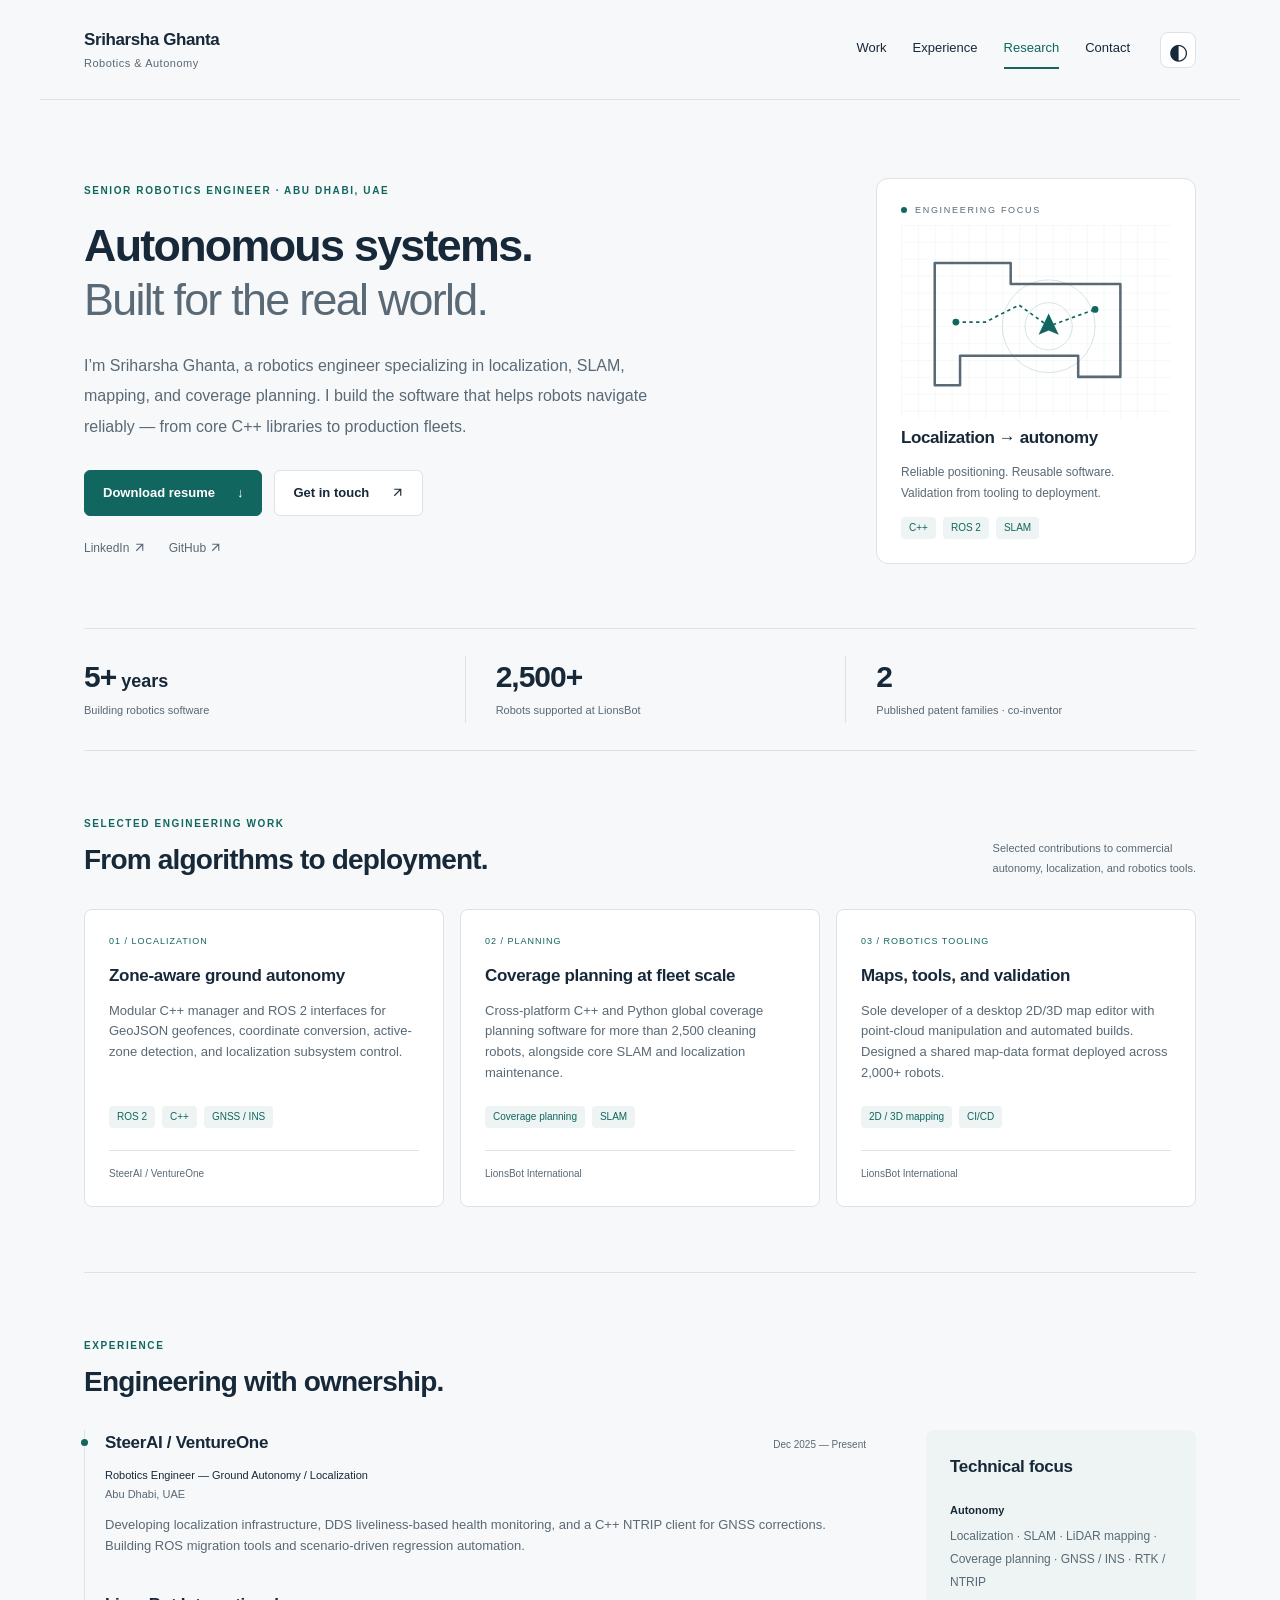
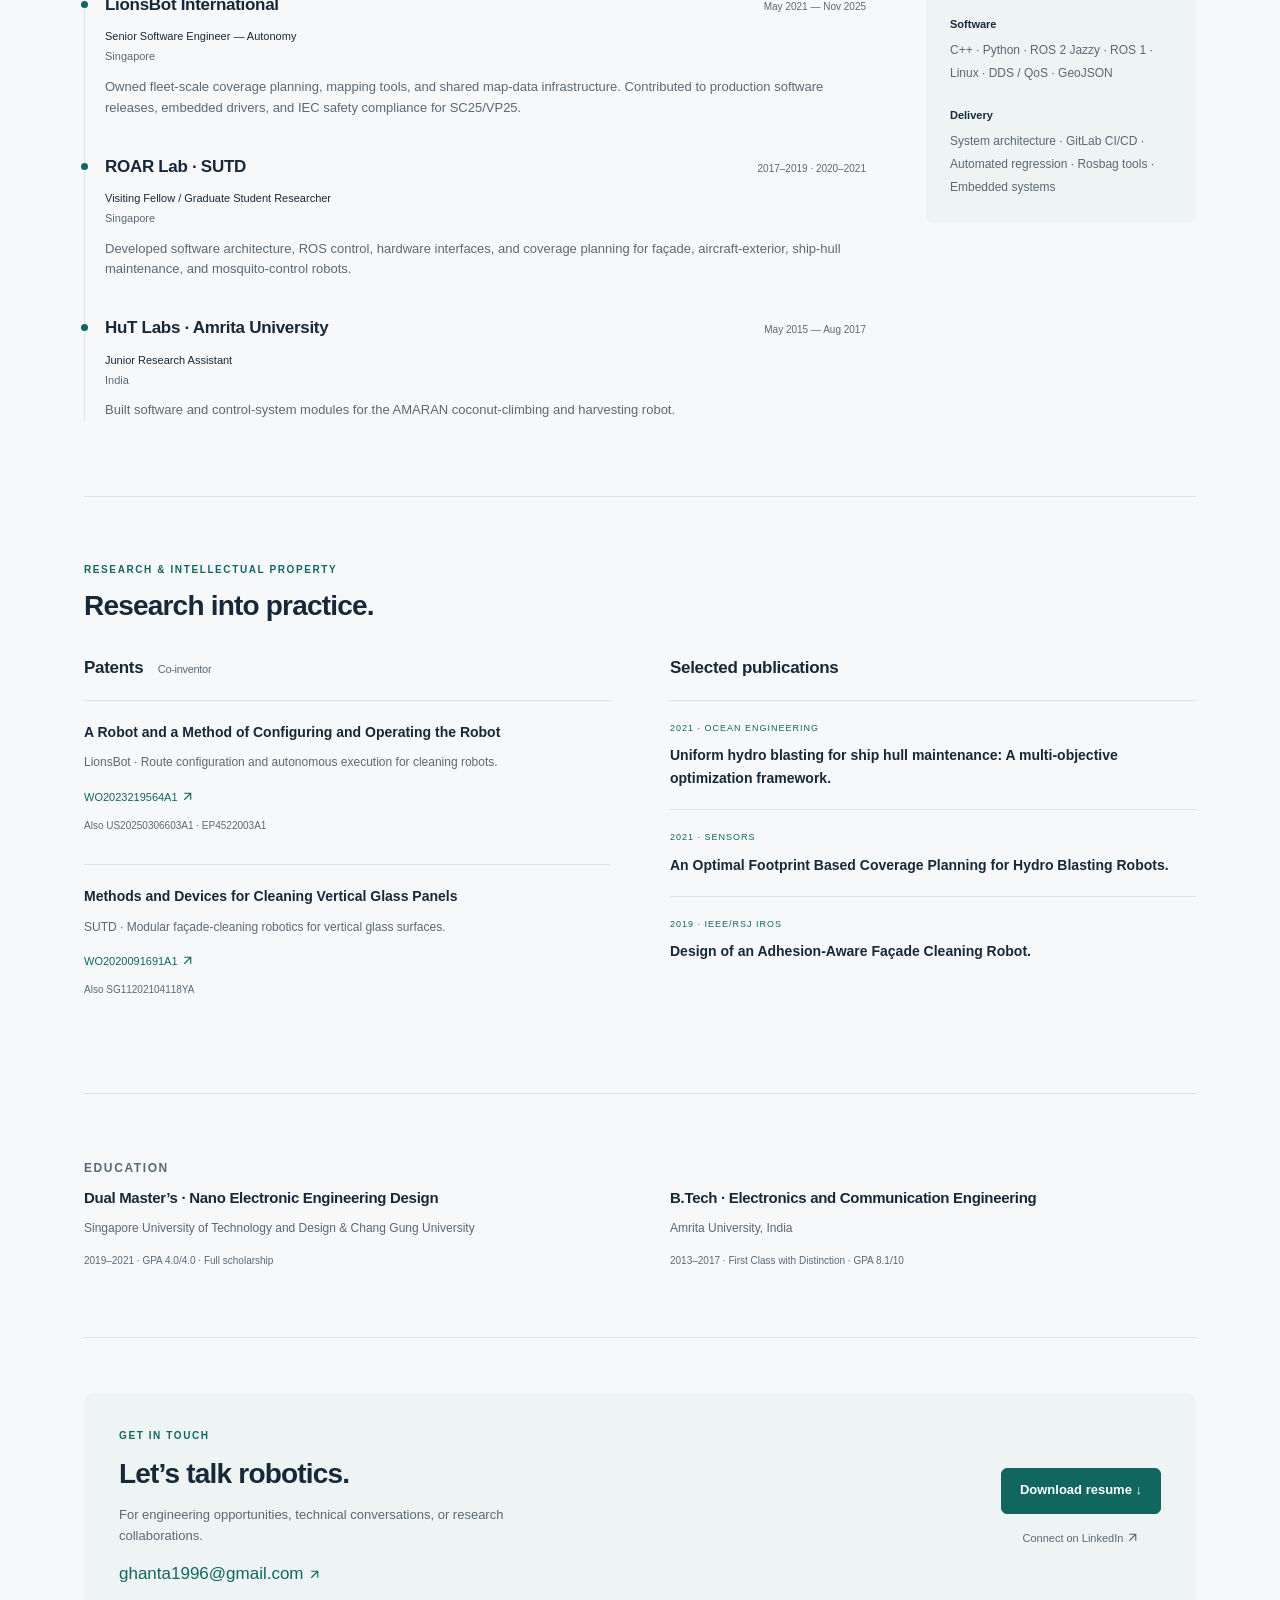
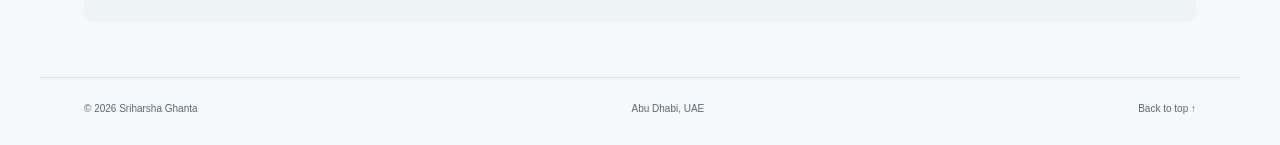
==== index.html @ 189d846f "Build professional robotics portfolio with downloadable resume" ====
<!doctype html>
<html lang="en" data-theme="light">
<head>
<meta charset="UTF-8"><meta name="viewport" content="width=device-width, initial-scale=1">
<meta name="description" content="Sriharsha Ghanta — Senior Robotics Engineer specializing in autonomy, localization, SLAM, and production robotics. Based in Abu Dhabi, UAE.">
<meta name="theme-color" content="#f7f8fa"><title>Sriharsha Ghanta | Robotics & Autonomy</title>
<link rel="icon" href="assets/favicon.svg" type="image/svg+xml"><link rel="stylesheet" href="styles.css"><script src="script.js" defer></script>
</head>
<body>
<a class="skip" href="#main">Skip to content</a>
<header class="header"><a class="wordmark" href="#">Sriharsha Ghanta<span>Robotics & Autonomy</span></a><nav aria-label="Main navigation"><a href="#work">Work</a><a href="#experience">Experience</a><a href="#research">Research</a><a href="#contact">Contact</a></nav><button class="theme-button" aria-label="Switch to dark theme" title="Change color theme">◐</button></header>
<main id="main">
<section class="hero"><div class="hero-copy"><p class="eyebrow">SENIOR ROBOTICS ENGINEER · ABU DHABI, UAE</p><h1>Autonomous systems.<br><span>Built for the real world.</span></h1><p class="intro">I’m Sriharsha Ghanta, a robotics engineer specializing in localization, SLAM, mapping, and coverage planning. I build the software that helps robots navigate reliably — from core C++ libraries to production fleets.</p><div class="actions"><a class="button primary" href="assets/resume.pdf" download="Sriharsha_Ghanta_Resume.pdf">Download resume <span aria-hidden="true">↓</span></a><a class="button secondary" href="mailto:ghanta1996@gmail.com">Get in touch <span aria-hidden="true"><svg class="external-icon" aria-hidden="true" viewBox="0 0 16 16" fill="none"><path d="M4 12L12 4M4 4h8v8" stroke="currentColor" stroke-width="1.4"/></svg></span></a></div><div class="profile-links"><a href="https://www.linkedin.com/in/ghanta1996/" target="_blank" rel="noopener noreferrer">LinkedIn <svg class="external-icon" aria-hidden="true" viewBox="0 0 16 16" fill="none"><path d="M4 12L12 4M4 4h8v8" stroke="currentColor" stroke-width="1.4"/></svg></a><a href="https://github.com/ghanta1996" target="_blank" rel="noopener noreferrer">GitHub <svg class="external-icon" aria-hidden="true" viewBox="0 0 16 16" fill="none"><path d="M4 12L12 4M4 4h8v8" stroke="currentColor" stroke-width="1.4"/></svg></a></div></div>
<aside class="profile-card" aria-label="Engineering focus"><div class="card-label"><span class="status-dot"></span> ENGINEERING FOCUS</div><svg class="localization" viewBox="0 0 320 230" role="img" aria-label="Diagram of a robot localizing within a mapped environment"><defs><pattern id="grid" width="20" height="20" patternUnits="userSpaceOnUse"><path d="M 20 0 L 0 0 0 20" fill="none" stroke="currentColor" stroke-opacity=".1"/></pattern></defs><rect width="320" height="230" fill="url(#grid)"/><path d="M40 45H130V70H260V180H210V155H70V190H40Z" class="map-wall"/><path d="M65 115H100L140 95L175 120L230 100" class="map-route"/><circle cx="175" cy="120" r="55" class="map-range"/><circle cx="175" cy="120" r="28" class="map-range"/><path d="M175 105L187 130L175 125L163 130Z" class="map-robot"/><circle cx="65" cy="115" r="4" class="map-robot"/><circle cx="230" cy="100" r="4" class="map-robot"/></svg><h2>Localization → autonomy</h2><p>Reliable positioning. Reusable software.<br>Validation from tooling to deployment.</p><div class="card-tags"><span>C++</span><span>ROS 2</span><span>SLAM</span></div></aside></section>
<section class="stats" aria-label="Career highlights"><div><strong>5+<span> years</span></strong><p>Building robotics software</p></div><div><strong>2,500+</strong><p>Robots supported at LionsBot</p></div><div><strong>2</strong><p>Published patent families · co-inventor</p></div></section>
<section class="section" id="work"><div class="section-heading"><div><p class="eyebrow">SELECTED ENGINEERING WORK</p><h2>From algorithms to deployment.</h2></div><p>Selected contributions to commercial<br>autonomy, localization, and robotics tools.</p></div><div class="work-grid">
<article class="work-card"><span class="work-number">01 / LOCALIZATION</span><h3>Zone-aware ground autonomy</h3><p>Modular C++ manager and ROS 2 interfaces for GeoJSON geofences, coordinate conversion, active-zone detection, and localization subsystem control.</p><div class="tags"><span>ROS 2</span><span>C++</span><span>GNSS / INS</span></div><div class="work-context">SteerAI / VentureOne</div></article>
<article class="work-card"><span class="work-number">02 / PLANNING</span><h3>Coverage planning at fleet scale</h3><p>Cross-platform C++ and Python global coverage planning software for more than 2,500 cleaning robots, alongside core SLAM and localization maintenance.</p><div class="tags"><span>Coverage planning</span><span>SLAM</span></div><div class="work-context">LionsBot International</div></article>
<article class="work-card"><span class="work-number">03 / ROBOTICS TOOLING</span><h3>Maps, tools, and validation</h3><p>Sole developer of a desktop 2D/3D map editor with point-cloud manipulation and automated builds. Designed a shared map-data format deployed across 2,000+ robots.</p><div class="tags"><span>2D / 3D mapping</span><span>CI/CD</span></div><div class="work-context">LionsBot International</div></article></div></section>
<section class="section" id="experience"><div class="section-heading"><div><p class="eyebrow">EXPERIENCE</p><h2>Engineering with ownership.</h2></div></div><div class="experience-layout"><div class="timeline"><article class="job"><div class="job-heading"><h3>SteerAI / VentureOne</h3><span>Dec 2025 — Present</span></div><p class="role">Robotics Engineer — Ground Autonomy / Localization <span>Abu Dhabi, UAE</span></p><p>Developing localization infrastructure, DDS liveliness-based health monitoring, and a C++ NTRIP client for GNSS corrections. Building ROS migration tools and scenario-driven regression automation.</p></article><article class="job"><div class="job-heading"><h3>LionsBot International</h3><span>May 2021 — Nov 2025</span></div><p class="role">Senior Software Engineer — Autonomy <span>Singapore</span></p><p>Owned fleet-scale coverage planning, mapping tools, and shared map-data infrastructure. Contributed to production software releases, embedded drivers, and IEC safety compliance for SC25/VP25.</p></article><article class="job"><div class="job-heading"><h3>ROAR Lab · SUTD</h3><span>2017–2019 · 2020–2021</span></div><p class="role">Visiting Fellow / Graduate Student Researcher <span>Singapore</span></p><p>Developed software architecture, ROS control, hardware interfaces, and coverage planning for façade, aircraft-exterior, ship-hull maintenance, and mosquito-control robots.</p></article><article class="job"><div class="job-heading"><h3>HuT Labs · Amrita University</h3><span>May 2015 — Aug 2017</span></div><p class="role">Junior Research Assistant <span>India</span></p><p>Built software and control-system modules for the AMARAN coconut-climbing and harvesting robot.</p></article></div><aside class="skills"><h3>Technical focus</h3><div><h4>Autonomy</h4><p>Localization · SLAM · LiDAR mapping · Coverage planning · GNSS / INS · RTK / NTRIP</p></div><div><h4>Software</h4><p>C++ · Python · ROS 2 Jazzy · ROS 1 · Linux · DDS / QoS · GeoJSON</p></div><div><h4>Delivery</h4><p>System architecture · GitLab CI/CD · Automated regression · Rosbag tools · Embedded systems</p></div></aside></div></section>
<section class="section" id="research"><div class="section-heading"><div><p class="eyebrow">RESEARCH & INTELLECTUAL PROPERTY</p><h2>Research into practice.</h2></div></div><div class="research-grid"><div><h3 class="group-title">Patents <span>Co-inventor</span></h3><article class="research-item"><h4>A Robot and a Method of Configuring and Operating the Robot</h4><p>LionsBot · Route configuration and autonomous execution for cleaning robots.</p><a href="https://patents.google.com/patent/WO2023219564A1/en" target="_blank" rel="noopener noreferrer">WO2023219564A1 <svg class="external-icon" aria-hidden="true" viewBox="0 0 16 16" fill="none"><path d="M4 12L12 4M4 4h8v8" stroke="currentColor" stroke-width="1.4"/></svg></a><p class="reference">Also US20250306603A1 · EP4522003A1</p></article><article class="research-item"><h4>Methods and Devices for Cleaning Vertical Glass Panels</h4><p>SUTD · Modular façade-cleaning robotics for vertical glass surfaces.</p><a href="https://patents.google.com/patent/WO2020091691A1/en" target="_blank" rel="noopener noreferrer">WO2020091691A1 <svg class="external-icon" aria-hidden="true" viewBox="0 0 16 16" fill="none"><path d="M4 12L12 4M4 4h8v8" stroke="currentColor" stroke-width="1.4"/></svg></a><p class="reference">Also SG11202104118YA</p></article></div><div><h3 class="group-title">Selected publications</h3><article class="publication"><span>2021 · OCEAN ENGINEERING</span><h4>Uniform hydro blasting for ship hull maintenance: A multi-objective optimization framework.</h4></article><article class="publication"><span>2021 · SENSORS</span><h4>An Optimal Footprint Based Coverage Planning for Hydro Blasting Robots.</h4></article><article class="publication"><span>2019 · IEEE/RSJ IROS</span><h4>Design of an Adhesion-Aware Façade Cleaning Robot.</h4></article></div></div></section>
<section class="section education"><p class="eyebrow">EDUCATION</p><div class="education-grid"><article><h3>Dual Master’s · Nano Electronic Engineering Design</h3><p>Singapore University of Technology and Design & Chang Gung University</p><span>2019–2021 · GPA 4.0/4.0 · Full scholarship</span></article><article><h3>B.Tech · Electronics and Communication Engineering</h3><p>Amrita University, India</p><span>2013–2017 · First Class with Distinction · GPA 8.1/10</span></article></div></section>
<section class="contact" id="contact"><div><p class="eyebrow">GET IN TOUCH</p><h2>Let’s talk robotics.</h2><p>For engineering opportunities, technical conversations, or research collaborations.</p><a class="email-link" href="mailto:ghanta1996@gmail.com">ghanta1996@gmail.com <span aria-hidden="true"><svg class="external-icon" aria-hidden="true" viewBox="0 0 16 16" fill="none"><path d="M4 12L12 4M4 4h8v8" stroke="currentColor" stroke-width="1.4"/></svg></span></a></div><div class="contact-actions"><a class="button primary" href="assets/resume.pdf" download="Sriharsha_Ghanta_Resume.pdf">Download resume ↓</a><a href="https://www.linkedin.com/in/ghanta1996/" target="_blank" rel="noopener noreferrer">Connect on LinkedIn <svg class="external-icon" aria-hidden="true" viewBox="0 0 16 16" fill="none"><path d="M4 12L12 4M4 4h8v8" stroke="currentColor" stroke-width="1.4"/></svg></a></div></section>
</main><footer><span>© <span id="year">2026</span> Sriharsha Ghanta</span><span>Abu Dhabi, UAE</span><a href="#">Back to top ↑</a></footer>
</body></html>
---- styles.css ----
:root{--bg:#f7f8fa;--surface:#fff;--fg:#172838;--muted:#596975;--line:#dce2e7;--accent:#11665f;--tint:#edf4f3;--on-accent:#fff;color-scheme:light}html[data-theme=dark]{--bg:#101b24;--surface:#162530;--fg:#e4ebef;--muted:#a1b2be;--line:#2c3e4b;--accent:#82cec3;--tint:#1a3237;--on-accent:#102a2b;color-scheme:dark}*{box-sizing:border-box}html{scroll-behavior:smooth;scroll-padding-top:100px}body{margin:0;background:var(--bg);color:var(--fg);font-family:Inter,-apple-system,BlinkMacSystemFont,'Segoe UI',Arial,sans-serif;line-height:1.6;-webkit-font-smoothing:antialiased}a{color:inherit;text-decoration:none}button{font:inherit}a:focus-visible,button:focus-visible{outline:3px solid var(--accent);outline-offset:5px}a:hover{color:var(--accent)}::selection{background:var(--accent);color:var(--on-accent)}.skip{position:fixed;top:-100px;left:20px;padding:12px;background:var(--surface);z-index:10}.skip:focus{top:12px}.header,main,footer{max-width:1200px;margin:auto;padding-left:44px;padding-right:44px}.header{display:flex;align-items:center;gap:30px;min-height:100px;border-bottom:1px solid var(--line)}.wordmark{font-size:17px;letter-spacing:-.4px;font-weight:650;margin-right:auto;line-height:1.35}.wordmark span{display:block;color:var(--muted);font-size:11px;font-weight:400;letter-spacing:.5px;margin-top:4px}nav{display:flex;gap:26px;font-size:13px}nav a{padding:8px 0;border-bottom:2px solid transparent}nav a[aria-current]{color:var(--accent);border-color:var(--accent)}.theme-button{background:var(--surface);border:1px solid var(--line);color:var(--fg);border-radius:8px;width:36px;height:36px;cursor:pointer;font-size:22px}.hero{display:grid;grid-template-columns:1fr 320px;gap:65px;align-items:center;padding:78px 0 64px}.eyebrow{font-size:10px;letter-spacing:1.6px;font-weight:650;color:var(--accent);margin:0 0 20px}h1{font-size:clamp(32px,3.5vw,48px);line-height:1.2;letter-spacing:-1.7px;font-weight:650;margin:0 0 24px}h1 span{color:var(--muted);font-weight:450}.intro{font-size:16px;line-height:1.9;color:var(--muted);max-width:600px}.actions{display:flex;gap:12px;flex-wrap:wrap;margin-top:28px}.button{display:inline-flex;align-items:center;gap:22px;justify-content:center;padding:11px 18px;min-height:46px;border:1px solid var(--line);border-radius:6px;font-size:13px;font-weight:550;transition:background .15s,transform .15s}.primary{background:var(--accent);color:var(--on-accent);border-color:var(--accent)}.primary:hover{color:var(--on-accent);transform:translateY(-2px);filter:brightness(1.1)}.secondary{background:var(--surface)}.secondary:hover{background:var(--tint)}.profile-links{display:flex;gap:23px;color:var(--muted);font-size:12px;margin-top:23px}.profile-card{background:var(--surface);border:1px solid var(--line);border-radius:12px;padding:24px}.card-label{font-size:9px;letter-spacing:1.7px;color:var(--muted);display:flex;align-items:center;gap:8px}.status-dot{background:var(--accent);height:6px;width:6px;border-radius:50%}.localization{display:block;width:100%;margin:8px 0;color:var(--accent)}.map-wall{fill:none;stroke:var(--muted);stroke-width:3;stroke-linejoin:round}.map-route{stroke:var(--accent);stroke-width:2;fill:none;stroke-dasharray:4 4}.map-range{fill:none;stroke:var(--accent);stroke-opacity:.2}.map-robot{fill:var(--accent)}.profile-card h2{font-size:17px;letter-spacing:-.4px}.profile-card p{font-size:12px;color:var(--muted);line-height:1.8}.card-tags,.tags{display:flex;gap:7px;flex-wrap:wrap}.card-tags span,.tags span{font-size:10px;padding:3px 8px;border-radius:4px;background:var(--tint);color:var(--accent)}.stats{display:grid;grid-template-columns:repeat(3,1fr);border-top:1px solid var(--line);border-bottom:1px solid var(--line);padding:27px 0;gap:30px}.stats>div+div{border-left:1px solid var(--line);padding-left:30px}.stats strong{font-size:30px;font-weight:550;letter-spacing:-1px;line-height:1.4}.stats strong span{font-size:18px;letter-spacing:0}.stats p{font-size:11px;color:var(--muted);margin:4px 0}.section{padding:65px 0;border-bottom:1px solid var(--line)}.section-heading{display:flex;justify-content:space-between;align-items:flex-end;gap:30px;margin-bottom:30px}.section-heading .eyebrow{margin-bottom:10px}h2{font-size:28px;letter-spacing:-.8px;line-height:1.3;margin:0;font-weight:600}.section-heading>p{font-size:11px;color:var(--muted);margin:0;line-height:1.8;max-width:280px}.work-grid{display:grid;grid-template-columns:repeat(3,1fr);gap:16px}.work-card{padding:24px;background:var(--surface);border:1px solid var(--line);border-radius:8px;display:flex;flex-direction:column;transition:border-color .2s}.work-card:hover{border-color:var(--accent)}.work-number{font-size:9px;letter-spacing:1px;color:var(--accent)}h3{font-size:17px;line-height:1.5;font-weight:600;letter-spacing:-.3px;margin:15px 0 12px}.work-card p{font-size:13px;color:var(--muted);margin:0 0 22px}.work-card .tags{margin-top:auto}.work-context{border-top:1px solid var(--line);padding-top:15px;margin-top:22px;color:var(--muted);font-size:10px}.experience-layout{display:grid;grid-template-columns:1fr 270px;gap:60px}.job{padding:0 0 25px 20px;border-left:1px solid var(--line);position:relative}.job:before{content:'';position:absolute;left:-4px;top:9px;width:7px;height:7px;border-radius:50%;background:var(--accent)}.job:last-child{padding-bottom:0}.job-heading{display:flex;align-items:baseline;justify-content:space-between;gap:15px}.job-heading h3{margin:0}.job-heading>span{font-size:10px;color:var(--muted);white-space:nowrap}.job p{font-size:13px;color:var(--muted);margin:10px 0}.job .role{color:var(--fg);font-size:11px;line-height:1.8}.role span{display:block;color:var(--muted)}.skills{align-self:start;padding:24px;background:var(--tint);border-radius:8px}.skills h3{margin-top:0}.skills h4{font-size:11px;margin:22px 0 6px;font-weight:650}.skills p{font-size:12px;color:var(--muted);margin:0;line-height:1.9}.research-grid{display:grid;grid-template-columns:1fr 1fr;gap:60px}.group-title{margin:0 0 20px}.group-title span{font-size:11px;font-weight:400;color:var(--muted);margin-left:10px}.research-item{border-top:1px solid var(--line);padding:20px 0}.research-item h4,.publication h4{font-size:14px;font-weight:550;margin:0;line-height:1.6}.research-item p{font-size:12px;color:var(--muted);margin:10px 0}.research-item a{font-size:11px;color:var(--accent)}.research-item .reference{font-size:10px}.publication{padding:20px 0;border-top:1px solid var(--line)}.publication>span{display:block;font-size:9px;color:var(--accent);letter-spacing:1px;margin-bottom:9px}.education-grid{display:grid;grid-template-columns:1fr 1fr;gap:60px}.education h3{font-size:15px;margin:0 0 10px}.education p{font-size:12px;color:var(--muted);margin:0 0 8px}.education article>span{font-size:10px;color:var(--muted)}.contact{margin:55px 0;padding:35px;background:var(--tint);border-radius:10px;display:flex;align-items:center;justify-content:space-between;gap:25px}.contact .eyebrow{margin-bottom:12px}.contact p:not(.eyebrow){font-size:13px;color:var(--muted);max-width:450px}.email-link{font-size:17px;color:var(--accent);overflow-wrap:anywhere}.contact-actions{display:flex;align-items:center;flex-direction:column;gap:16px;flex-shrink:0}.contact-actions>a:not(.button){font-size:11px;color:var(--muted)}footer{display:flex;justify-content:space-between;gap:20px;padding-top:23px;padding-bottom:28px;border-top:1px solid var(--line);font-size:10px;color:var(--muted)}@media(max-width:1000px){.hero{gap:30px;grid-template-columns:1fr 280px}.hero h1{font-size:36px}.experience-layout{gap:30px;grid-template-columns:1fr 240px}.work-card{padding:18px}.research-grid{gap:35px}}@media(max-width:760px){.header,main,footer{padding-left:22px;padding-right:22px}.header{min-height:100px;flex-wrap:wrap;gap:12px;padding-top:16px;padding-bottom:14px}.wordmark{font-size:16px;flex:1}.theme-button{order:1}nav{order:2;width:100%;justify-content:space-between;gap:14px;font-size:12px}.hero{grid-template-columns:1fr;padding:45px 0 35px;gap:30px}.hero h1{font-size:clamp(29px,7vw,40px);letter-spacing:-1px}.hero .eyebrow{font-size:8px;letter-spacing:1px}.intro{font-size:14px}.profile-card{padding:20px;display:grid;grid-template-columns:1fr 1fr;gap:0 15px}.card-label{grid-column:1/-1}.localization{grid-column:2;grid-row:2/5;height:130px;align-self:center}.profile-card h2{font-size:15px;margin-top:20px}.profile-card p{font-size:11px}.card-tags{margin-top:5px}.stats{gap:12px;padding:23px 0}.stats>div+div{padding-left:12px}.stats strong{font-size:25px}.stats strong span{font-size:12px}.stats p{font-size:10px;line-height:1.7}.section{padding:42px 0}.section-heading{display:block}.section-heading>p{margin-top:15px}h2{font-size:25px}.work-grid,.experience-layout,.research-grid,.education-grid{grid-template-columns:1fr}.work-grid{gap:12px}.work-card{padding:22px}.experience-layout,.research-grid,.education-grid{gap:30px}.job-heading{display:block}.job-heading>span{display:block;margin-top:4px}.contact{padding:25px;margin:35px 0;display:block}.contact-actions{align-items:flex-start;margin-top:25px}.contact h2{font-size:26px}footer{flex-wrap:wrap;font-size:9px}footer>span:nth-child(2){display:none}}@media(prefers-reduced-motion:reduce){html{scroll-behavior:auto}*{transition:none!important}}
.external-icon{width:13px;height:13px;display:inline-block;vertical-align:-2px;flex-shrink:0}
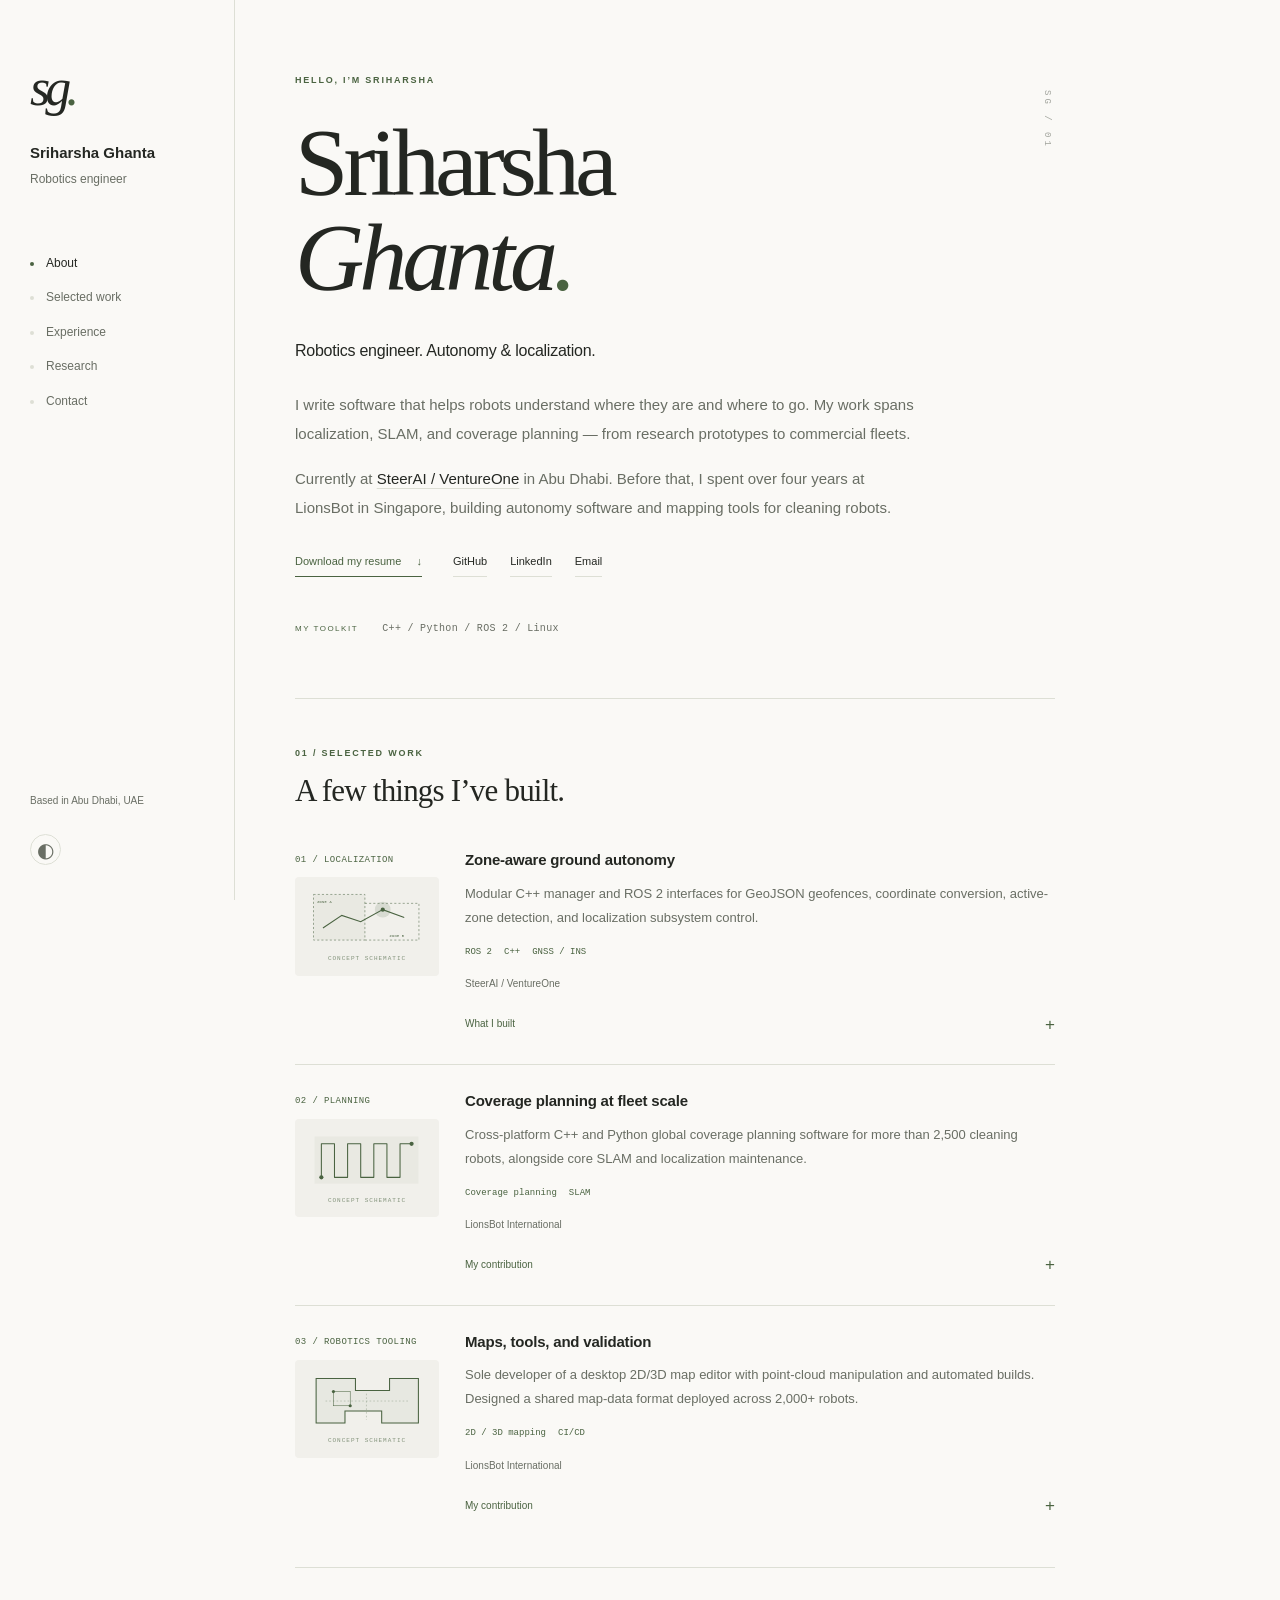
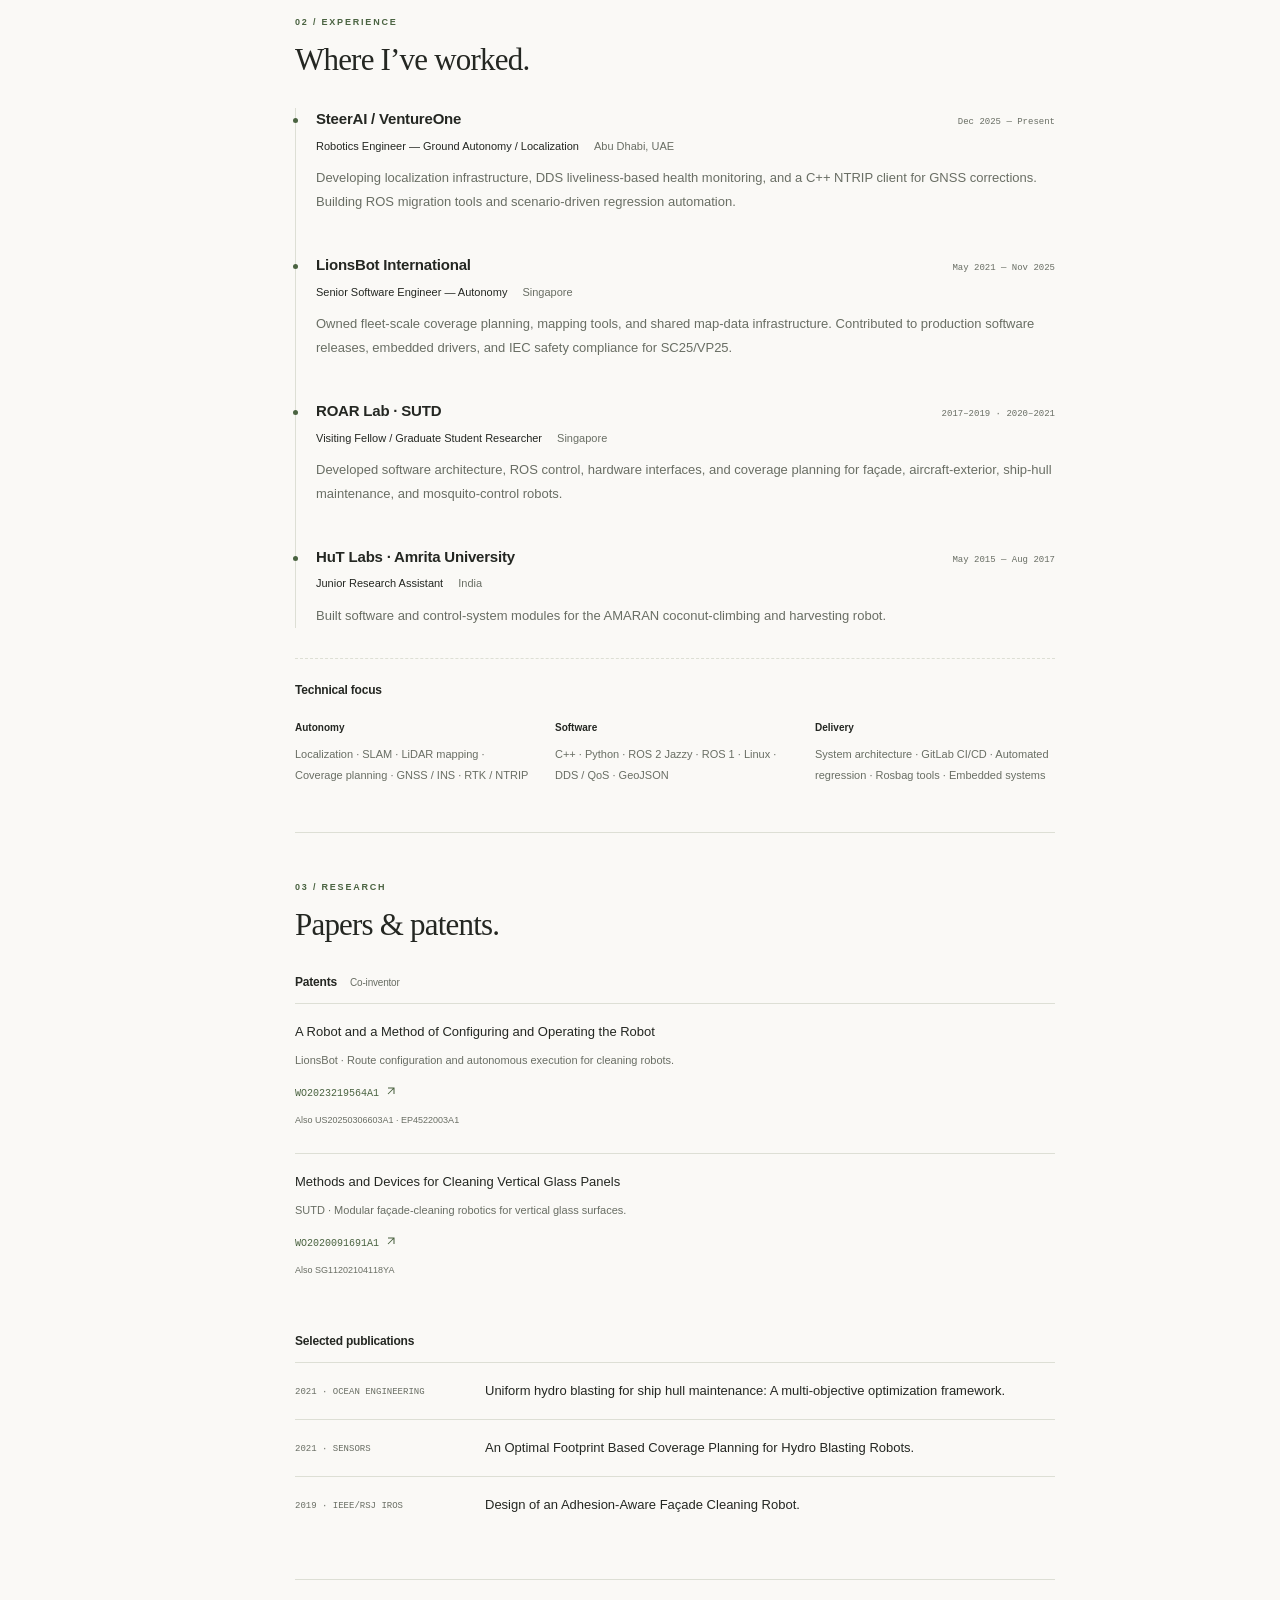
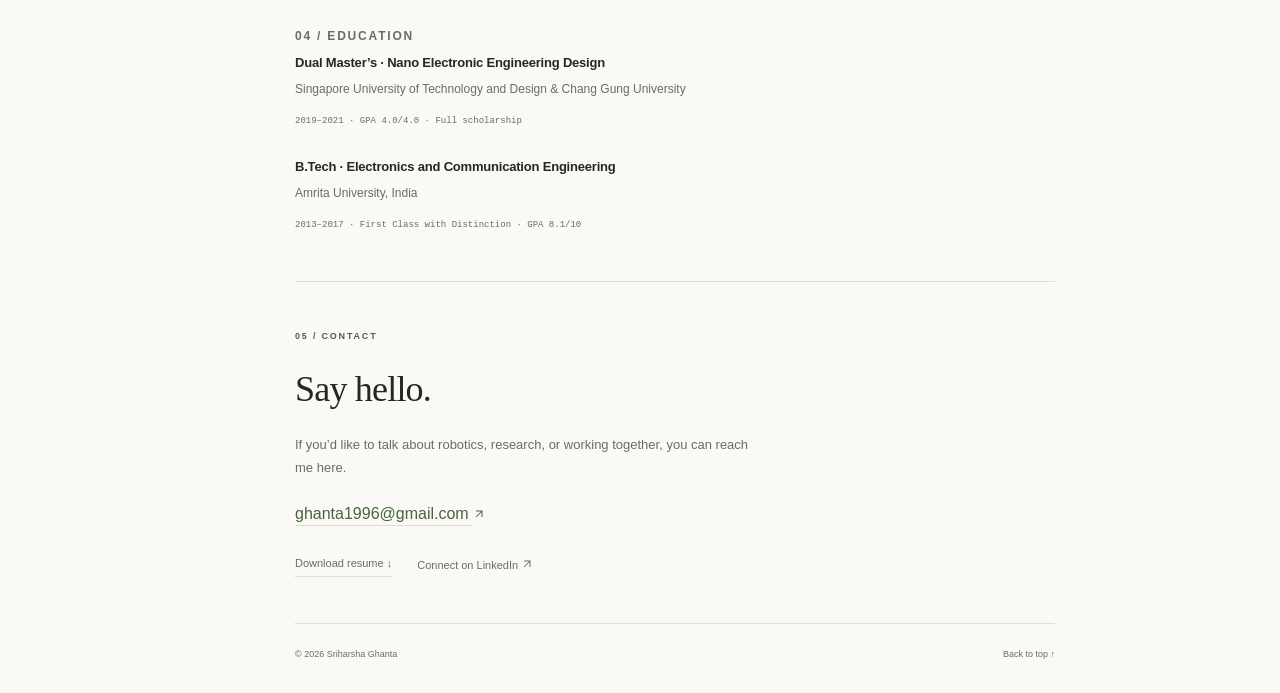
==== commit 12e1f477: "Redesign as personal editorial portfolio with project details" ====
--- a/index.html
+++ b/index.html
@@ -3,23 +3,21 @@
 <head>
 <meta charset="UTF-8"><meta name="viewport" content="width=device-width, initial-scale=1">
 <meta name="description" content="Sriharsha Ghanta — Senior Robotics Engineer specializing in autonomy, localization, SLAM, and production robotics. Based in Abu Dhabi, UAE.">
-<meta name="theme-color" content="#f7f8fa"><title>Sriharsha Ghanta | Robotics & Autonomy</title>
+<meta name="theme-color" content="#faf9f6"><title>Sriharsha Ghanta | Robotics & Autonomy</title>
 <link rel="icon" href="assets/favicon.svg" type="image/svg+xml"><link rel="stylesheet" href="styles.css"><script src="script.js" defer></script>
 </head>
 <body>
 <a class="skip" href="#main">Skip to content</a>
-<header class="header"><a class="wordmark" href="#">Sriharsha Ghanta<span>Robotics & Autonomy</span></a><nav aria-label="Main navigation"><a href="#work">Work</a><a href="#experience">Experience</a><a href="#research">Research</a><a href="#contact">Contact</a></nav><button class="theme-button" aria-label="Switch to dark theme" title="Change color theme">◐</button></header>
+<header class="header"><a class="monogram" href="#" aria-label="Sriharsha Ghanta home">sg<span>.</span></a><a class="wordmark" href="#">Sriharsha Ghanta<span>Robotics engineer</span></a><nav aria-label="Main navigation"><a href="#about">About</a><a href="#work">Selected work</a><a href="#experience">Experience</a><a href="#research">Research</a><a href="#contact">Contact</a></nav><div class="sidebar-bottom"><p>Based in Abu Dhabi, UAE</p><button class="theme-button" aria-label="Switch to dark theme" title="Change color theme">◐</button></div></header>
 <main id="main">
-<section class="hero"><div class="hero-copy"><p class="eyebrow">SENIOR ROBOTICS ENGINEER · ABU DHABI, UAE</p><h1>Autonomous systems.<br><span>Built for the real world.</span></h1><p class="intro">I’m Sriharsha Ghanta, a robotics engineer specializing in localization, SLAM, mapping, and coverage planning. I build the software that helps robots navigate reliably — from core C++ libraries to production fleets.</p><div class="actions"><a class="button primary" href="assets/resume.pdf" download="Sriharsha_Ghanta_Resume.pdf">Download resume <span aria-hidden="true">↓</span></a><a class="button secondary" href="mailto:ghanta1996@gmail.com">Get in touch <span aria-hidden="true"><svg class="external-icon" aria-hidden="true" viewBox="0 0 16 16" fill="none"><path d="M4 12L12 4M4 4h8v8" stroke="currentColor" stroke-width="1.4"/></svg></span></a></div><div class="profile-links"><a href="https://www.linkedin.com/in/ghanta1996/" target="_blank" rel="noopener noreferrer">LinkedIn <svg class="external-icon" aria-hidden="true" viewBox="0 0 16 16" fill="none"><path d="M4 12L12 4M4 4h8v8" stroke="currentColor" stroke-width="1.4"/></svg></a><a href="https://github.com/ghanta1996" target="_blank" rel="noopener noreferrer">GitHub <svg class="external-icon" aria-hidden="true" viewBox="0 0 16 16" fill="none"><path d="M4 12L12 4M4 4h8v8" stroke="currentColor" stroke-width="1.4"/></svg></a></div></div>
-<aside class="profile-card" aria-label="Engineering focus"><div class="card-label"><span class="status-dot"></span> ENGINEERING FOCUS</div><svg class="localization" viewBox="0 0 320 230" role="img" aria-label="Diagram of a robot localizing within a mapped environment"><defs><pattern id="grid" width="20" height="20" patternUnits="userSpaceOnUse"><path d="M 20 0 L 0 0 0 20" fill="none" stroke="currentColor" stroke-opacity=".1"/></pattern></defs><rect width="320" height="230" fill="url(#grid)"/><path d="M40 45H130V70H260V180H210V155H70V190H40Z" class="map-wall"/><path d="M65 115H100L140 95L175 120L230 100" class="map-route"/><circle cx="175" cy="120" r="55" class="map-range"/><circle cx="175" cy="120" r="28" class="map-range"/><path d="M175 105L187 130L175 125L163 130Z" class="map-robot"/><circle cx="65" cy="115" r="4" class="map-robot"/><circle cx="230" cy="100" r="4" class="map-robot"/></svg><h2>Localization → autonomy</h2><p>Reliable positioning. Reusable software.<br>Validation from tooling to deployment.</p><div class="card-tags"><span>C++</span><span>ROS 2</span><span>SLAM</span></div></aside></section>
-<section class="stats" aria-label="Career highlights"><div><strong>5+<span> years</span></strong><p>Building robotics software</p></div><div><strong>2,500+</strong><p>Robots supported at LionsBot</p></div><div><strong>2</strong><p>Published patent families · co-inventor</p></div></section>
-<section class="section" id="work"><div class="section-heading"><div><p class="eyebrow">SELECTED ENGINEERING WORK</p><h2>From algorithms to deployment.</h2></div><p>Selected contributions to commercial<br>autonomy, localization, and robotics tools.</p></div><div class="work-grid">
-<article class="work-card"><span class="work-number">01 / LOCALIZATION</span><h3>Zone-aware ground autonomy</h3><p>Modular C++ manager and ROS 2 interfaces for GeoJSON geofences, coordinate conversion, active-zone detection, and localization subsystem control.</p><div class="tags"><span>ROS 2</span><span>C++</span><span>GNSS / INS</span></div><div class="work-context">SteerAI / VentureOne</div></article>
-<article class="work-card"><span class="work-number">02 / PLANNING</span><h3>Coverage planning at fleet scale</h3><p>Cross-platform C++ and Python global coverage planning software for more than 2,500 cleaning robots, alongside core SLAM and localization maintenance.</p><div class="tags"><span>Coverage planning</span><span>SLAM</span></div><div class="work-context">LionsBot International</div></article>
-<article class="work-card"><span class="work-number">03 / ROBOTICS TOOLING</span><h3>Maps, tools, and validation</h3><p>Sole developer of a desktop 2D/3D map editor with point-cloud manipulation and automated builds. Designed a shared map-data format deployed across 2,000+ robots.</p><div class="tags"><span>2D / 3D mapping</span><span>CI/CD</span></div><div class="work-context">LionsBot International</div></article></div></section>
-<section class="section" id="experience"><div class="section-heading"><div><p class="eyebrow">EXPERIENCE</p><h2>Engineering with ownership.</h2></div></div><div class="experience-layout"><div class="timeline"><article class="job"><div class="job-heading"><h3>SteerAI / VentureOne</h3><span>Dec 2025 — Present</span></div><p class="role">Robotics Engineer — Ground Autonomy / Localization <span>Abu Dhabi, UAE</span></p><p>Developing localization infrastructure, DDS liveliness-based health monitoring, and a C++ NTRIP client for GNSS corrections. Building ROS migration tools and scenario-driven regression automation.</p></article><article class="job"><div class="job-heading"><h3>LionsBot International</h3><span>May 2021 — Nov 2025</span></div><p class="role">Senior Software Engineer — Autonomy <span>Singapore</span></p><p>Owned fleet-scale coverage planning, mapping tools, and shared map-data infrastructure. Contributed to production software releases, embedded drivers, and IEC safety compliance for SC25/VP25.</p></article><article class="job"><div class="job-heading"><h3>ROAR Lab · SUTD</h3><span>2017–2019 · 2020–2021</span></div><p class="role">Visiting Fellow / Graduate Student Researcher <span>Singapore</span></p><p>Developed software architecture, ROS control, hardware interfaces, and coverage planning for façade, aircraft-exterior, ship-hull maintenance, and mosquito-control robots.</p></article><article class="job"><div class="job-heading"><h3>HuT Labs · Amrita University</h3><span>May 2015 — Aug 2017</span></div><p class="role">Junior Research Assistant <span>India</span></p><p>Built software and control-system modules for the AMARAN coconut-climbing and harvesting robot.</p></article></div><aside class="skills"><h3>Technical focus</h3><div><h4>Autonomy</h4><p>Localization · SLAM · LiDAR mapping · Coverage planning · GNSS / INS · RTK / NTRIP</p></div><div><h4>Software</h4><p>C++ · Python · ROS 2 Jazzy · ROS 1 · Linux · DDS / QoS · GeoJSON</p></div><div><h4>Delivery</h4><p>System architecture · GitLab CI/CD · Automated regression · Rosbag tools · Embedded systems</p></div></aside></div></section>
-<section class="section" id="research"><div class="section-heading"><div><p class="eyebrow">RESEARCH & INTELLECTUAL PROPERTY</p><h2>Research into practice.</h2></div></div><div class="research-grid"><div><h3 class="group-title">Patents <span>Co-inventor</span></h3><article class="research-item"><h4>A Robot and a Method of Configuring and Operating the Robot</h4><p>LionsBot · Route configuration and autonomous execution for cleaning robots.</p><a href="https://patents.google.com/patent/WO2023219564A1/en" target="_blank" rel="noopener noreferrer">WO2023219564A1 <svg class="external-icon" aria-hidden="true" viewBox="0 0 16 16" fill="none"><path d="M4 12L12 4M4 4h8v8" stroke="currentColor" stroke-width="1.4"/></svg></a><p class="reference">Also US20250306603A1 · EP4522003A1</p></article><article class="research-item"><h4>Methods and Devices for Cleaning Vertical Glass Panels</h4><p>SUTD · Modular façade-cleaning robotics for vertical glass surfaces.</p><a href="https://patents.google.com/patent/WO2020091691A1/en" target="_blank" rel="noopener noreferrer">WO2020091691A1 <svg class="external-icon" aria-hidden="true" viewBox="0 0 16 16" fill="none"><path d="M4 12L12 4M4 4h8v8" stroke="currentColor" stroke-width="1.4"/></svg></a><p class="reference">Also SG11202104118YA</p></article></div><div><h3 class="group-title">Selected publications</h3><article class="publication"><span>2021 · OCEAN ENGINEERING</span><h4>Uniform hydro blasting for ship hull maintenance: A multi-objective optimization framework.</h4></article><article class="publication"><span>2021 · SENSORS</span><h4>An Optimal Footprint Based Coverage Planning for Hydro Blasting Robots.</h4></article><article class="publication"><span>2019 · IEEE/RSJ IROS</span><h4>Design of an Adhesion-Aware Façade Cleaning Robot.</h4></article></div></div></section>
-<section class="section education"><p class="eyebrow">EDUCATION</p><div class="education-grid"><article><h3>Dual Master’s · Nano Electronic Engineering Design</h3><p>Singapore University of Technology and Design & Chang Gung University</p><span>2019–2021 · GPA 4.0/4.0 · Full scholarship</span></article><article><h3>B.Tech · Electronics and Communication Engineering</h3><p>Amrita University, India</p><span>2013–2017 · First Class with Distinction · GPA 8.1/10</span></article></div></section>
-<section class="contact" id="contact"><div><p class="eyebrow">GET IN TOUCH</p><h2>Let’s talk robotics.</h2><p>For engineering opportunities, technical conversations, or research collaborations.</p><a class="email-link" href="mailto:ghanta1996@gmail.com">ghanta1996@gmail.com <span aria-hidden="true"><svg class="external-icon" aria-hidden="true" viewBox="0 0 16 16" fill="none"><path d="M4 12L12 4M4 4h8v8" stroke="currentColor" stroke-width="1.4"/></svg></span></a></div><div class="contact-actions"><a class="button primary" href="assets/resume.pdf" download="Sriharsha_Ghanta_Resume.pdf">Download resume ↓</a><a href="https://www.linkedin.com/in/ghanta1996/" target="_blank" rel="noopener noreferrer">Connect on LinkedIn <svg class="external-icon" aria-hidden="true" viewBox="0 0 16 16" fill="none"><path d="M4 12L12 4M4 4h8v8" stroke="currentColor" stroke-width="1.4"/></svg></a></div></section>
+<section class="hero" id="about"><p class="eyebrow">HELLO, I’M SRIHARSHA</p><h1>Sriharsha<br><span>Ghanta<span class="name-period">.</span></span></h1><p class="hero-role">Robotics engineer. Autonomy & localization.</p><p class="intro">I write software that helps robots understand where they are and where to go. My work spans localization, SLAM, and coverage planning — from research prototypes to commercial fleets.</p><p class="intro">Currently at <a href="#experience">SteerAI / VentureOne</a> in Abu Dhabi. Before that, I spent over four years at LionsBot in Singapore, building autonomy software and mapping tools for cleaning robots.</p><div class="personal-links"><a class="resume-link" href="assets/resume.pdf" download="Sriharsha_Ghanta_Resume.pdf">Download my resume <span aria-hidden="true">↓</span></a><a href="https://github.com/ghanta1996" target="_blank" rel="noopener noreferrer">GitHub</a><a href="https://www.linkedin.com/in/ghanta1996/" target="_blank" rel="noopener noreferrer">LinkedIn</a><a href="mailto:ghanta1996@gmail.com">Email</a></div><div class="personal-note"><span>MY TOOLKIT</span> C++ / Python / ROS 2 / Linux</div></section>
+<section class="section" id="work"><div class="section-heading"><div><p class="eyebrow">01 / SELECTED WORK</p><h2>A few things I’ve built.</h2></div></div><div class="work-grid">
+<article class="work-card"><figure class="work-figure"><svg viewBox="0 0 244 125" role="img" aria-label="Schematic: geofenced localization zones"><rect x="20" y="18" width="98" height="87" rx="6" fill="currentColor" opacity=".05"/><path d="M20 18h98v87H20zM118 35h103v70H118" fill="none" stroke="currentColor" stroke-dasharray="4 4"/><path d="M38 82L74 58L110 70L152 47L193 62" fill="none" stroke="currentColor" stroke-width="2"/><circle cx="152" cy="47" r="15" fill="currentColor" opacity=".15"/><circle cx="152" cy="47" r="4" fill="currentColor"/><text x="27" y="34">ZONE A</text><text x="165" y="99">ZONE B</text></svg><figcaption>CONCEPT SCHEMATIC</figcaption></figure><span class="work-number">01 / LOCALIZATION</span><h3>Zone-aware ground autonomy</h3><p>Modular C++ manager and ROS 2 interfaces for GeoJSON geofences, coordinate conversion, active-zone detection, and localization subsystem control.</p><div class="tags"><span>ROS 2</span><span>C++</span><span>GNSS / INS</span></div><div class="work-context">SteerAI / VentureOne</div><details class="project-details"><summary>What I built<span aria-hidden="true">+</span></summary><p>I built a modular C++ manager for GeoJSON geofences, LLA-to-ENU conversion, active-zone detection, and localization subsystem control, with a ROS 2 interface. I also developed a C++ NTRIP client and diagnostics for internet, INS, and base-station connectivity.</p></details></article>
+<article class="work-card"><figure class="work-figure"><svg viewBox="0 0 244 125" role="img" aria-label="Schematic: coverage planning path"><path d="M22 18h198v90H22z" fill="currentColor" opacity=".05"/><path d="M35 96V32h25v64h25V32h25v64h25V32h25v64h25V32h22" fill="none" stroke="currentColor" stroke-width="2" stroke-linejoin="round"/><circle cx="35" cy="96" r="4" fill="currentColor"/><circle cx="207" cy="32" r="4" fill="currentColor"/></svg><figcaption>CONCEPT SCHEMATIC</figcaption></figure><span class="work-number">02 / PLANNING</span><h3>Coverage planning at fleet scale</h3><p>Cross-platform C++ and Python global coverage planning software for more than 2,500 cleaning robots, alongside core SLAM and localization maintenance.</p><div class="tags"><span>Coverage planning</span><span>SLAM</span></div><div class="work-context">LionsBot International</div><details class="project-details"><summary>My contribution<span aria-hidden="true">+</span></summary><p>I architected cross-platform C++/Python global coverage planning software for a fleet of more than 2,500 cleaning robots. Alongside that, I maintained SLAM and localization components, including real-time 2D map updates and robust initial-pose logic.</p></details></article>
+<article class="work-card"><figure class="work-figure"><svg viewBox="0 0 244 125" role="img" aria-label="Schematic: annotated map editor"><path d="M25 105V20h75v23h65V20h55v85h-70V82H80v23Z" fill="currentColor" opacity=".05" stroke="currentColor"/><path d="M25 105V20h75v23h65V20h55v85h-70V82H80v23Z" fill="none" stroke="currentColor" stroke-width="2"/><path d="M43 63H201M121 49V99" stroke="currentColor" stroke-dasharray="3 4" opacity=".5"/><rect x="58" y="45" width="32" height="27" fill="none" stroke="currentColor"/><circle cx="58" cy="45" r="3" fill="currentColor"/><circle cx="90" cy="72" r="3" fill="currentColor"/></svg><figcaption>CONCEPT SCHEMATIC</figcaption></figure><span class="work-number">03 / ROBOTICS TOOLING</span><h3>Maps, tools, and validation</h3><p>Sole developer of a desktop 2D/3D map editor with point-cloud manipulation and automated builds. Designed a shared map-data format deployed across 2,000+ robots.</p><div class="tags"><span>2D / 3D mapping</span><span>CI/CD</span></div><div class="work-context">LionsBot International</div><details class="project-details"><summary>My contribution<span aria-hidden="true">+</span></summary><p>I was the sole developer of a desktop 2D/3D map editor, including point-cloud manipulation and automated Linux, Windows, and macOS builds. I also designed an annotation-rich map format shared by robots, desktop tools, and cloud systems.</p></details></article></div></section>
+<section class="section" id="experience"><div class="section-heading"><div><p class="eyebrow">02 / EXPERIENCE</p><h2>Where I’ve worked.</h2></div></div><div class="experience-layout"><div class="timeline"><article class="job"><div class="job-heading"><h3>SteerAI / VentureOne</h3><span>Dec 2025 — Present</span></div><p class="role">Robotics Engineer — Ground Autonomy / Localization <span>Abu Dhabi, UAE</span></p><p>Developing localization infrastructure, DDS liveliness-based health monitoring, and a C++ NTRIP client for GNSS corrections. Building ROS migration tools and scenario-driven regression automation.</p></article><article class="job"><div class="job-heading"><h3>LionsBot International</h3><span>May 2021 — Nov 2025</span></div><p class="role">Senior Software Engineer — Autonomy <span>Singapore</span></p><p>Owned fleet-scale coverage planning, mapping tools, and shared map-data infrastructure. Contributed to production software releases, embedded drivers, and IEC safety compliance for SC25/VP25.</p></article><article class="job"><div class="job-heading"><h3>ROAR Lab · SUTD</h3><span>2017–2019 · 2020–2021</span></div><p class="role">Visiting Fellow / Graduate Student Researcher <span>Singapore</span></p><p>Developed software architecture, ROS control, hardware interfaces, and coverage planning for façade, aircraft-exterior, ship-hull maintenance, and mosquito-control robots.</p></article><article class="job"><div class="job-heading"><h3>HuT Labs · Amrita University</h3><span>May 2015 — Aug 2017</span></div><p class="role">Junior Research Assistant <span>India</span></p><p>Built software and control-system modules for the AMARAN coconut-climbing and harvesting robot.</p></article></div><aside class="skills"><h3>Technical focus</h3><div><h4>Autonomy</h4><p>Localization · SLAM · LiDAR mapping · Coverage planning · GNSS / INS · RTK / NTRIP</p></div><div><h4>Software</h4><p>C++ · Python · ROS 2 Jazzy · ROS 1 · Linux · DDS / QoS · GeoJSON</p></div><div><h4>Delivery</h4><p>System architecture · GitLab CI/CD · Automated regression · Rosbag tools · Embedded systems</p></div></aside></div></section>
+<section class="section" id="research"><div class="section-heading"><div><p class="eyebrow">03 / RESEARCH</p><h2>Papers & patents.</h2></div></div><div class="research-grid"><div><h3 class="group-title">Patents <span>Co-inventor</span></h3><article class="research-item"><h4>A Robot and a Method of Configuring and Operating the Robot</h4><p>LionsBot · Route configuration and autonomous execution for cleaning robots.</p><a href="https://patents.google.com/patent/WO2023219564A1/en" target="_blank" rel="noopener noreferrer">WO2023219564A1 <svg class="external-icon" aria-hidden="true" viewBox="0 0 16 16" fill="none"><path d="M4 12L12 4M4 4h8v8" stroke="currentColor" stroke-width="1.4"/></svg></a><p class="reference">Also US20250306603A1 · EP4522003A1</p></article><article class="research-item"><h4>Methods and Devices for Cleaning Vertical Glass Panels</h4><p>SUTD · Modular façade-cleaning robotics for vertical glass surfaces.</p><a href="https://patents.google.com/patent/WO2020091691A1/en" target="_blank" rel="noopener noreferrer">WO2020091691A1 <svg class="external-icon" aria-hidden="true" viewBox="0 0 16 16" fill="none"><path d="M4 12L12 4M4 4h8v8" stroke="currentColor" stroke-width="1.4"/></svg></a><p class="reference">Also SG11202104118YA</p></article></div><div><h3 class="group-title">Selected publications</h3><article class="publication"><span>2021 · OCEAN ENGINEERING</span><h4>Uniform hydro blasting for ship hull maintenance: A multi-objective optimization framework.</h4></article><article class="publication"><span>2021 · SENSORS</span><h4>An Optimal Footprint Based Coverage Planning for Hydro Blasting Robots.</h4></article><article class="publication"><span>2019 · IEEE/RSJ IROS</span><h4>Design of an Adhesion-Aware Façade Cleaning Robot.</h4></article></div></div></section>
+<section class="section education"><p class="eyebrow">04 / EDUCATION</p><div class="education-grid"><article><h3>Dual Master’s · Nano Electronic Engineering Design</h3><p>Singapore University of Technology and Design & Chang Gung University</p><span>2019–2021 · GPA 4.0/4.0 · Full scholarship</span></article><article><h3>B.Tech · Electronics and Communication Engineering</h3><p>Amrita University, India</p><span>2013–2017 · First Class with Distinction · GPA 8.1/10</span></article></div></section>
+<section class="contact" id="contact"><div><p class="eyebrow">05 / CONTACT</p><h2>Say hello.</h2><p>If you’d like to talk about robotics, research, or working together, you can reach me here.</p><a class="email-link" href="mailto:ghanta1996@gmail.com">ghanta1996@gmail.com <span aria-hidden="true"><svg class="external-icon" aria-hidden="true" viewBox="0 0 16 16" fill="none"><path d="M4 12L12 4M4 4h8v8" stroke="currentColor" stroke-width="1.4"/></svg></span></a></div><div class="contact-actions"><a class="button primary" href="assets/resume.pdf" download="Sriharsha_Ghanta_Resume.pdf">Download resume ↓</a><a href="https://www.linkedin.com/in/ghanta1996/" target="_blank" rel="noopener noreferrer">Connect on LinkedIn <svg class="external-icon" aria-hidden="true" viewBox="0 0 16 16" fill="none"><path d="M4 12L12 4M4 4h8v8" stroke="currentColor" stroke-width="1.4"/></svg></a></div></section>
 </main><footer><span>© <span id="year">2026</span> Sriharsha Ghanta</span><span>Abu Dhabi, UAE</span><a href="#">Back to top ↑</a></footer>
 </body></html>
--- a/styles.css
+++ b/styles.css
@@ -1,2 +1,2 @@
-:root{--bg:#f7f8fa;--surface:#fff;--fg:#172838;--muted:#596975;--line:#dce2e7;--accent:#11665f;--tint:#edf4f3;--on-accent:#fff;color-scheme:light}html[data-theme=dark]{--bg:#101b24;--surface:#162530;--fg:#e4ebef;--muted:#a1b2be;--line:#2c3e4b;--accent:#82cec3;--tint:#1a3237;--on-accent:#102a2b;color-scheme:dark}*{box-sizing:border-box}html{scroll-behavior:smooth;scroll-padding-top:100px}body{margin:0;background:var(--bg);color:var(--fg);font-family:Inter,-apple-system,BlinkMacSystemFont,'Segoe UI',Arial,sans-serif;line-height:1.6;-webkit-font-smoothing:antialiased}a{color:inherit;text-decoration:none}button{font:inherit}a:focus-visible,button:focus-visible{outline:3px solid var(--accent);outline-offset:5px}a:hover{color:var(--accent)}::selection{background:var(--accent);color:var(--on-accent)}.skip{position:fixed;top:-100px;left:20px;padding:12px;background:var(--surface);z-index:10}.skip:focus{top:12px}.header,main,footer{max-width:1200px;margin:auto;padding-left:44px;padding-right:44px}.header{display:flex;align-items:center;gap:30px;min-height:100px;border-bottom:1px solid var(--line)}.wordmark{font-size:17px;letter-spacing:-.4px;font-weight:650;margin-right:auto;line-height:1.35}.wordmark span{display:block;color:var(--muted);font-size:11px;font-weight:400;letter-spacing:.5px;margin-top:4px}nav{display:flex;gap:26px;font-size:13px}nav a{padding:8px 0;border-bottom:2px solid transparent}nav a[aria-current]{color:var(--accent);border-color:var(--accent)}.theme-button{background:var(--surface);border:1px solid var(--line);color:var(--fg);border-radius:8px;width:36px;height:36px;cursor:pointer;font-size:22px}.hero{display:grid;grid-template-columns:1fr 320px;gap:65px;align-items:center;padding:78px 0 64px}.eyebrow{font-size:10px;letter-spacing:1.6px;font-weight:650;color:var(--accent);margin:0 0 20px}h1{font-size:clamp(32px,3.5vw,48px);line-height:1.2;letter-spacing:-1.7px;font-weight:650;margin:0 0 24px}h1 span{color:var(--muted);font-weight:450}.intro{font-size:16px;line-height:1.9;color:var(--muted);max-width:600px}.actions{display:flex;gap:12px;flex-wrap:wrap;margin-top:28px}.button{display:inline-flex;align-items:center;gap:22px;justify-content:center;padding:11px 18px;min-height:46px;border:1px solid var(--line);border-radius:6px;font-size:13px;font-weight:550;transition:background .15s,transform .15s}.primary{background:var(--accent);color:var(--on-accent);border-color:var(--accent)}.primary:hover{color:var(--on-accent);transform:translateY(-2px);filter:brightness(1.1)}.secondary{background:var(--surface)}.secondary:hover{background:var(--tint)}.profile-links{display:flex;gap:23px;color:var(--muted);font-size:12px;margin-top:23px}.profile-card{background:var(--surface);border:1px solid var(--line);border-radius:12px;padding:24px}.card-label{font-size:9px;letter-spacing:1.7px;color:var(--muted);display:flex;align-items:center;gap:8px}.status-dot{background:var(--accent);height:6px;width:6px;border-radius:50%}.localization{display:block;width:100%;margin:8px 0;color:var(--accent)}.map-wall{fill:none;stroke:var(--muted);stroke-width:3;stroke-linejoin:round}.map-route{stroke:var(--accent);stroke-width:2;fill:none;stroke-dasharray:4 4}.map-range{fill:none;stroke:var(--accent);stroke-opacity:.2}.map-robot{fill:var(--accent)}.profile-card h2{font-size:17px;letter-spacing:-.4px}.profile-card p{font-size:12px;color:var(--muted);line-height:1.8}.card-tags,.tags{display:flex;gap:7px;flex-wrap:wrap}.card-tags span,.tags span{font-size:10px;padding:3px 8px;border-radius:4px;background:var(--tint);color:var(--accent)}.stats{display:grid;grid-template-columns:repeat(3,1fr);border-top:1px solid var(--line);border-bottom:1px solid var(--line);padding:27px 0;gap:30px}.stats>div+div{border-left:1px solid var(--line);padding-left:30px}.stats strong{font-size:30px;font-weight:550;letter-spacing:-1px;line-height:1.4}.stats strong span{font-size:18px;letter-spacing:0}.stats p{font-size:11px;color:var(--muted);margin:4px 0}.section{padding:65px 0;border-bottom:1px solid var(--line)}.section-heading{display:flex;justify-content:space-between;align-items:flex-end;gap:30px;margin-bottom:30px}.section-heading .eyebrow{margin-bottom:10px}h2{font-size:28px;letter-spacing:-.8px;line-height:1.3;margin:0;font-weight:600}.section-heading>p{font-size:11px;color:var(--muted);margin:0;line-height:1.8;max-width:280px}.work-grid{display:grid;grid-template-columns:repeat(3,1fr);gap:16px}.work-card{padding:24px;background:var(--surface);border:1px solid var(--line);border-radius:8px;display:flex;flex-direction:column;transition:border-color .2s}.work-card:hover{border-color:var(--accent)}.work-number{font-size:9px;letter-spacing:1px;color:var(--accent)}h3{font-size:17px;line-height:1.5;font-weight:600;letter-spacing:-.3px;margin:15px 0 12px}.work-card p{font-size:13px;color:var(--muted);margin:0 0 22px}.work-card .tags{margin-top:auto}.work-context{border-top:1px solid var(--line);padding-top:15px;margin-top:22px;color:var(--muted);font-size:10px}.experience-layout{display:grid;grid-template-columns:1fr 270px;gap:60px}.job{padding:0 0 25px 20px;border-left:1px solid var(--line);position:relative}.job:before{content:'';position:absolute;left:-4px;top:9px;width:7px;height:7px;border-radius:50%;background:var(--accent)}.job:last-child{padding-bottom:0}.job-heading{display:flex;align-items:baseline;justify-content:space-between;gap:15px}.job-heading h3{margin:0}.job-heading>span{font-size:10px;color:var(--muted);white-space:nowrap}.job p{font-size:13px;color:var(--muted);margin:10px 0}.job .role{color:var(--fg);font-size:11px;line-height:1.8}.role span{display:block;color:var(--muted)}.skills{align-self:start;padding:24px;background:var(--tint);border-radius:8px}.skills h3{margin-top:0}.skills h4{font-size:11px;margin:22px 0 6px;font-weight:650}.skills p{font-size:12px;color:var(--muted);margin:0;line-height:1.9}.research-grid{display:grid;grid-template-columns:1fr 1fr;gap:60px}.group-title{margin:0 0 20px}.group-title span{font-size:11px;font-weight:400;color:var(--muted);margin-left:10px}.research-item{border-top:1px solid var(--line);padding:20px 0}.research-item h4,.publication h4{font-size:14px;font-weight:550;margin:0;line-height:1.6}.research-item p{font-size:12px;color:var(--muted);margin:10px 0}.research-item a{font-size:11px;color:var(--accent)}.research-item .reference{font-size:10px}.publication{padding:20px 0;border-top:1px solid var(--line)}.publication>span{display:block;font-size:9px;color:var(--accent);letter-spacing:1px;margin-bottom:9px}.education-grid{display:grid;grid-template-columns:1fr 1fr;gap:60px}.education h3{font-size:15px;margin:0 0 10px}.education p{font-size:12px;color:var(--muted);margin:0 0 8px}.education article>span{font-size:10px;color:var(--muted)}.contact{margin:55px 0;padding:35px;background:var(--tint);border-radius:10px;display:flex;align-items:center;justify-content:space-between;gap:25px}.contact .eyebrow{margin-bottom:12px}.contact p:not(.eyebrow){font-size:13px;color:var(--muted);max-width:450px}.email-link{font-size:17px;color:var(--accent);overflow-wrap:anywhere}.contact-actions{display:flex;align-items:center;flex-direction:column;gap:16px;flex-shrink:0}.contact-actions>a:not(.button){font-size:11px;color:var(--muted)}footer{display:flex;justify-content:space-between;gap:20px;padding-top:23px;padding-bottom:28px;border-top:1px solid var(--line);font-size:10px;color:var(--muted)}@media(max-width:1000px){.hero{gap:30px;grid-template-columns:1fr 280px}.hero h1{font-size:36px}.experience-layout{gap:30px;grid-template-columns:1fr 240px}.work-card{padding:18px}.research-grid{gap:35px}}@media(max-width:760px){.header,main,footer{padding-left:22px;padding-right:22px}.header{min-height:100px;flex-wrap:wrap;gap:12px;padding-top:16px;padding-bottom:14px}.wordmark{font-size:16px;flex:1}.theme-button{order:1}nav{order:2;width:100%;justify-content:space-between;gap:14px;font-size:12px}.hero{grid-template-columns:1fr;padding:45px 0 35px;gap:30px}.hero h1{font-size:clamp(29px,7vw,40px);letter-spacing:-1px}.hero .eyebrow{font-size:8px;letter-spacing:1px}.intro{font-size:14px}.profile-card{padding:20px;display:grid;grid-template-columns:1fr 1fr;gap:0 15px}.card-label{grid-column:1/-1}.localization{grid-column:2;grid-row:2/5;height:130px;align-self:center}.profile-card h2{font-size:15px;margin-top:20px}.profile-card p{font-size:11px}.card-tags{margin-top:5px}.stats{gap:12px;padding:23px 0}.stats>div+div{padding-left:12px}.stats strong{font-size:25px}.stats strong span{font-size:12px}.stats p{font-size:10px;line-height:1.7}.section{padding:42px 0}.section-heading{display:block}.section-heading>p{margin-top:15px}h2{font-size:25px}.work-grid,.experience-layout,.research-grid,.education-grid{grid-template-columns:1fr}.work-grid{gap:12px}.work-card{padding:22px}.experience-layout,.research-grid,.education-grid{gap:30px}.job-heading{display:block}.job-heading>span{display:block;margin-top:4px}.contact{padding:25px;margin:35px 0;display:block}.contact-actions{align-items:flex-start;margin-top:25px}.contact h2{font-size:26px}footer{flex-wrap:wrap;font-size:9px}footer>span:nth-child(2){display:none}}@media(prefers-reduced-motion:reduce){html{scroll-behavior:auto}*{transition:none!important}}
-.external-icon{width:13px;height:13px;display:inline-block;vertical-align:-2px;flex-shrink:0}
+:root{--bg:#faf9f6;--surface:#f1f0eb;--fg:#242722;--muted:#696e64;--line:#dddfd5;--accent:#4a6341;--tint:#eeeee6;color-scheme:light}html[data-theme=dark]{--bg:#1c1d1b;--surface:#242620;--fg:#efeee5;--muted:#aaaD9e;--line:#3a3d33;--accent:#b2c49d;--tint:#292e24;color-scheme:dark}*{box-sizing:border-box}html{scroll-behavior:smooth;scroll-padding-top:35px}body{margin:0;color:var(--fg);background:var(--bg);font-family:-apple-system,BlinkMacSystemFont,'Segoe UI',Arial,sans-serif;font-size:14px;line-height:1.8;-webkit-font-smoothing:antialiased}a{color:inherit;text-decoration:none}a:hover{color:var(--accent)}a:focus-visible,button:focus-visible{outline:2px solid var(--accent);outline-offset:5px}::selection{background:var(--accent);color:var(--bg)}.skip{position:fixed;top:-100px;left:20px;background:var(--bg);padding:10px;z-index:10}.skip:focus{top:10px}.header{position:fixed;top:0;bottom:0;left:max(30px,calc((100vw - 1260px)/2));width:205px;display:flex;flex-direction:column;align-items:flex-start;padding:62px 28px 35px 0;border-right:1px solid var(--line)}.monogram{font-family:Georgia,serif;font-style:italic;font-size:52px;letter-spacing:-5px;line-height:1}.monogram span{color:var(--accent)}.wordmark{display:block;margin-top:28px;font-size:15px;font-weight:600;line-height:1.5}.wordmark span{display:block;font-size:12px;color:var(--muted);font-weight:400;margin-top:5px}nav{display:flex;flex-direction:column;gap:13px;margin-top:65px;font-size:12px;color:var(--muted)}nav a{position:relative;padding-left:16px}nav a:before{content:'';position:absolute;left:0;top:9px;width:4px;height:4px;border-radius:50%;background:var(--line)}nav a[aria-current]{color:var(--fg)}nav a[aria-current]:before{background:var(--accent)}.sidebar-bottom{margin-top:auto;font-size:10px;color:var(--muted)}.theme-button{background:none;color:var(--muted);border:1px solid var(--line);width:31px;height:31px;border-radius:50%;cursor:pointer;font-size:20px;margin-top:14px}main,footer{width:min(760px,calc(100% - 340px));margin-left:max(285px,calc((100vw - 1260px)/2 + 285px))}.hero{padding:72px 0 60px}.eyebrow{font-size:9px;letter-spacing:1.8px;color:var(--accent);font-weight:600;margin:0 0 22px}h1{font-family:Georgia,'Times New Roman',serif;font-size:clamp(65px,7.5vw,108px);letter-spacing:-5px;line-height:.99;font-weight:400;margin:27px 0 32px}h1>span{font-style:italic}.name-period{color:var(--accent)}.hero-role{font-size:16px;font-weight:500;margin:0 0 24px;letter-spacing:-.25px}.intro{font-size:15px;line-height:1.95;max-width:630px;color:var(--muted);margin:15px 0}.intro a{color:var(--fg);text-decoration:underline;text-underline-offset:4px;text-decoration-color:var(--line)}.personal-links{display:flex;gap:23px;align-items:center;flex-wrap:wrap;margin-top:30px;font-size:11px}.personal-links a{border-bottom:1px solid var(--line);padding-bottom:4px}.personal-links .resume-link{color:var(--accent);border-color:var(--accent);margin-right:8px}.resume-link span{margin-left:12px}.personal-note{margin-top:43px;font-family:monospace;color:var(--muted);font-size:10px;letter-spacing:.3px}.personal-note>span{font-family:Arial,sans-serif;font-size:8px;letter-spacing:1.5px;margin-right:18px;color:var(--accent)}.section{padding:46px 0;border-top:1px solid var(--line)}.section-heading{margin-bottom:28px}.section-heading .eyebrow{margin-bottom:10px}h2{font-family:Georgia,'Times New Roman',serif;font-size:31px;font-weight:400;letter-spacing:-.8px;line-height:1.3;margin:0}h3{font-size:15px;font-weight:550;letter-spacing:-.2px;line-height:1.5;margin:0 0 10px}.work-grid{display:flex;flex-direction:column}.work-card{position:relative;padding:25px 0 25px 170px;border-bottom:1px solid var(--line)}.work-card:first-child{padding-top:10px}.work-card:last-child{border-bottom:0;padding-bottom:0}.work-number{position:absolute;left:0;top:28px;max-width:140px;font-family:monospace;font-size:9px;color:var(--accent);letter-spacing:.4px}.work-card:first-child .work-number{top:13px}.work-card p{font-size:13px;line-height:1.85;margin:0 0 14px;color:var(--muted)}.tags{display:flex;gap:12px;flex-wrap:wrap}.tags span{font-family:monospace;font-size:9px;color:var(--accent)}.work-context{font-size:10px;color:var(--muted);margin-top:15px}.experience-layout{display:block}.job{position:relative;padding:0 0 30px 20px;border-left:1px solid var(--line)}.job:last-child{padding-bottom:0}.job:before{content:'';position:absolute;left:-3px;top:10px;background:var(--accent);width:5px;height:5px;border-radius:50%}.job-heading{display:flex;justify-content:space-between;gap:15px;align-items:baseline}.job-heading h3{margin:0}.job-heading>span{color:var(--muted);font-family:monospace;font-size:9px;white-space:nowrap}.job p{font-size:13px;color:var(--muted);margin:10px 0;line-height:1.85}.job .role{font-size:11px;color:var(--fg);margin-top:5px}.role span{color:var(--muted);margin-left:12px}.skills{padding:22px 0 0;margin-top:30px;border-top:1px dashed var(--line);display:grid;grid-template-columns:repeat(3,1fr);gap:20px}.skills>h3{grid-column:1/-1;margin:0;font-size:12px}.skills h4{font-size:10px;font-weight:550;margin:0 0 7px}.skills p{font-size:11px;line-height:1.9;margin:0;color:var(--muted)}.research-grid{display:block}.group-title{font-size:12px;margin:28px 0 12px}.group-title span{font-size:10px;font-weight:400;color:var(--muted);margin-left:10px}.research-item,.publication{padding:17px 0;border-top:1px solid var(--line)}.research-item h4,.publication h4{font-size:13px;font-weight:500;line-height:1.7;margin:0}.research-item p{font-size:11px;color:var(--muted);margin:8px 0}.research-item a{font-family:monospace;font-size:10px;color:var(--accent)}.research-item .reference{font-size:9px}.publication{display:grid;grid-template-columns:170px 1fr;gap:20px}.publication>span{font-family:monospace;font-size:9px;color:var(--muted);padding-top:4px}.education-grid{display:flex;flex-direction:column;gap:26px}.education h3{font-size:13px;margin:0 0 7px}.education p{font-size:12px;color:var(--muted);margin:0 0 5px}.education article>span{font-family:monospace;font-size:9px;color:var(--muted)}.contact{padding:46px 0;border-top:1px solid var(--line)}.contact h2{font-size:36px}.contact p:not(.eyebrow){color:var(--muted);font-size:13px;max-width:470px;margin:20px 0}.email-link{font-size:16px;color:var(--accent);text-decoration:underline;text-underline-offset:6px;text-decoration-color:var(--line);overflow-wrap:anywhere}.contact-actions{display:flex;gap:25px;align-items:center;margin-top:25px;font-size:11px;color:var(--muted)}.button{border-bottom:1px solid var(--line);padding-bottom:3px}.external-icon{width:12px;height:12px;vertical-align:-1px}footer{border-top:1px solid var(--line);padding:22px 0 30px;display:flex;justify-content:space-between;gap:20px;font-size:9px;color:var(--muted)}footer>span:nth-child(2){display:none}@media(min-width:1500px){main,footer{width:800px}}@media(max-width:900px){.header{left:25px;width:165px;padding-right:20px}main,footer{margin-left:230px;width:calc(100% - 270px)}.work-card{padding-left:0;padding-top:45px}.work-card:first-child{padding-top:35px}.work-number,.work-card:first-child .work-number{top:15px}.work-card:first-child .work-number{top:5px}.job-heading{display:block}.role span{display:block;margin-left:0}.publication{grid-template-columns:1fr;gap:5px}.skills{grid-template-columns:1fr;gap:18px}}@media(max-width:600px){html{scroll-padding-top:20px}.header{position:relative;inset:auto;width:auto;margin:0 23px;padding:23px 0 17px;border:0;border-bottom:1px solid var(--line);display:grid;grid-template-columns:1fr auto;gap:18px}.monogram{font-size:35px;letter-spacing:-3px}.wordmark{display:none}nav{grid-column:1/-1;grid-row:2;margin:0;flex-direction:row;justify-content:space-between;gap:10px;font-size:10px}nav a{padding:0}nav a:before{display:none}.sidebar-bottom{grid-column:2;grid-row:1;margin:0}.sidebar-bottom p{display:none}.theme-button{margin:0;width:29px;height:29px}main,footer{width:auto;margin-left:23px;margin-right:23px}.hero{padding:42px 0 38px}h1{font-size:76px;letter-spacing:-4px;margin:25px 0 28px}.hero-role{font-size:13px}.intro{font-size:13px}.personal-links{gap:18px;font-size:10px}.personal-links .resume-link{margin-right:0}.personal-note{font-size:9px;margin-top:30px}.personal-note>span{margin-right:10px;font-size:7px}.section,.contact{padding:34px 0}h2{font-size:28px}.eyebrow{font-size:8px}.job-heading>span{font-size:9px}.job p{font-size:12px}.skills{grid-template-columns:1fr}.work-card p{font-size:12px}.contact-actions{gap:20px;font-size:10px}footer{font-size:8px}}@media(prefers-reduced-motion:reduce){html{scroll-behavior:auto}}
+.work-figure{width:144px;position:absolute;left:0;top:54px;margin:0;color:var(--accent);background:var(--surface);border-radius:4px;padding:8px}.work-figure svg{display:block;width:100%;height:auto}.work-figure text{font-family:monospace;font-size:7px;fill:currentColor;letter-spacing:.5px}.work-figure figcaption{font-family:monospace;font-size:6px;text-align:center;letter-spacing:1px;opacity:.65;padding:3px 0}.work-card:first-child .work-figure{top:38px}.project-details{margin-top:16px}.project-details summary{list-style:none;display:flex;align-items:center;justify-content:space-between;cursor:pointer;font-size:10px;color:var(--accent);padding:6px 0}.project-details summary::-webkit-details-marker{display:none}.project-details summary span{font-size:17px;line-height:1;transition:transform .2s}.project-details[open] summary span{transform:rotate(45deg)}.project-details p{border-left:2px solid var(--line);padding-left:15px;margin:10px 0 0;font-size:12px}.work-card{min-height:210px}.hero{position:relative}.hero:after{content:'SG / 01';position:absolute;top:90px;right:0;writing-mode:vertical-rl;font-family:monospace;font-size:9px;color:var(--muted);letter-spacing:3px;opacity:.6}.personal-links a{transition:border-color .2s,color .2s}.personal-links a:hover{border-color:var(--accent)}@media(max-width:900px) and (min-width:601px){.work-figure,.work-card:first-child .work-figure{position:relative;top:auto;width:100%;margin:0 0 20px;padding:10px}.work-figure svg{height:100px}.work-card{min-height:0}}@media(max-width:600px){.work-card{padding-left:0;min-height:0}.work-figure,.work-card:first-child .work-figure{position:relative;top:auto;width:100%;margin:0 0 18px;padding:12px}.work-figure svg{height:110px}.work-figure figcaption{font-size:7px}.hero:after{top:55px;font-size:8px}.project-details summary{font-size:11px}.project-details p{font-size:12px}}
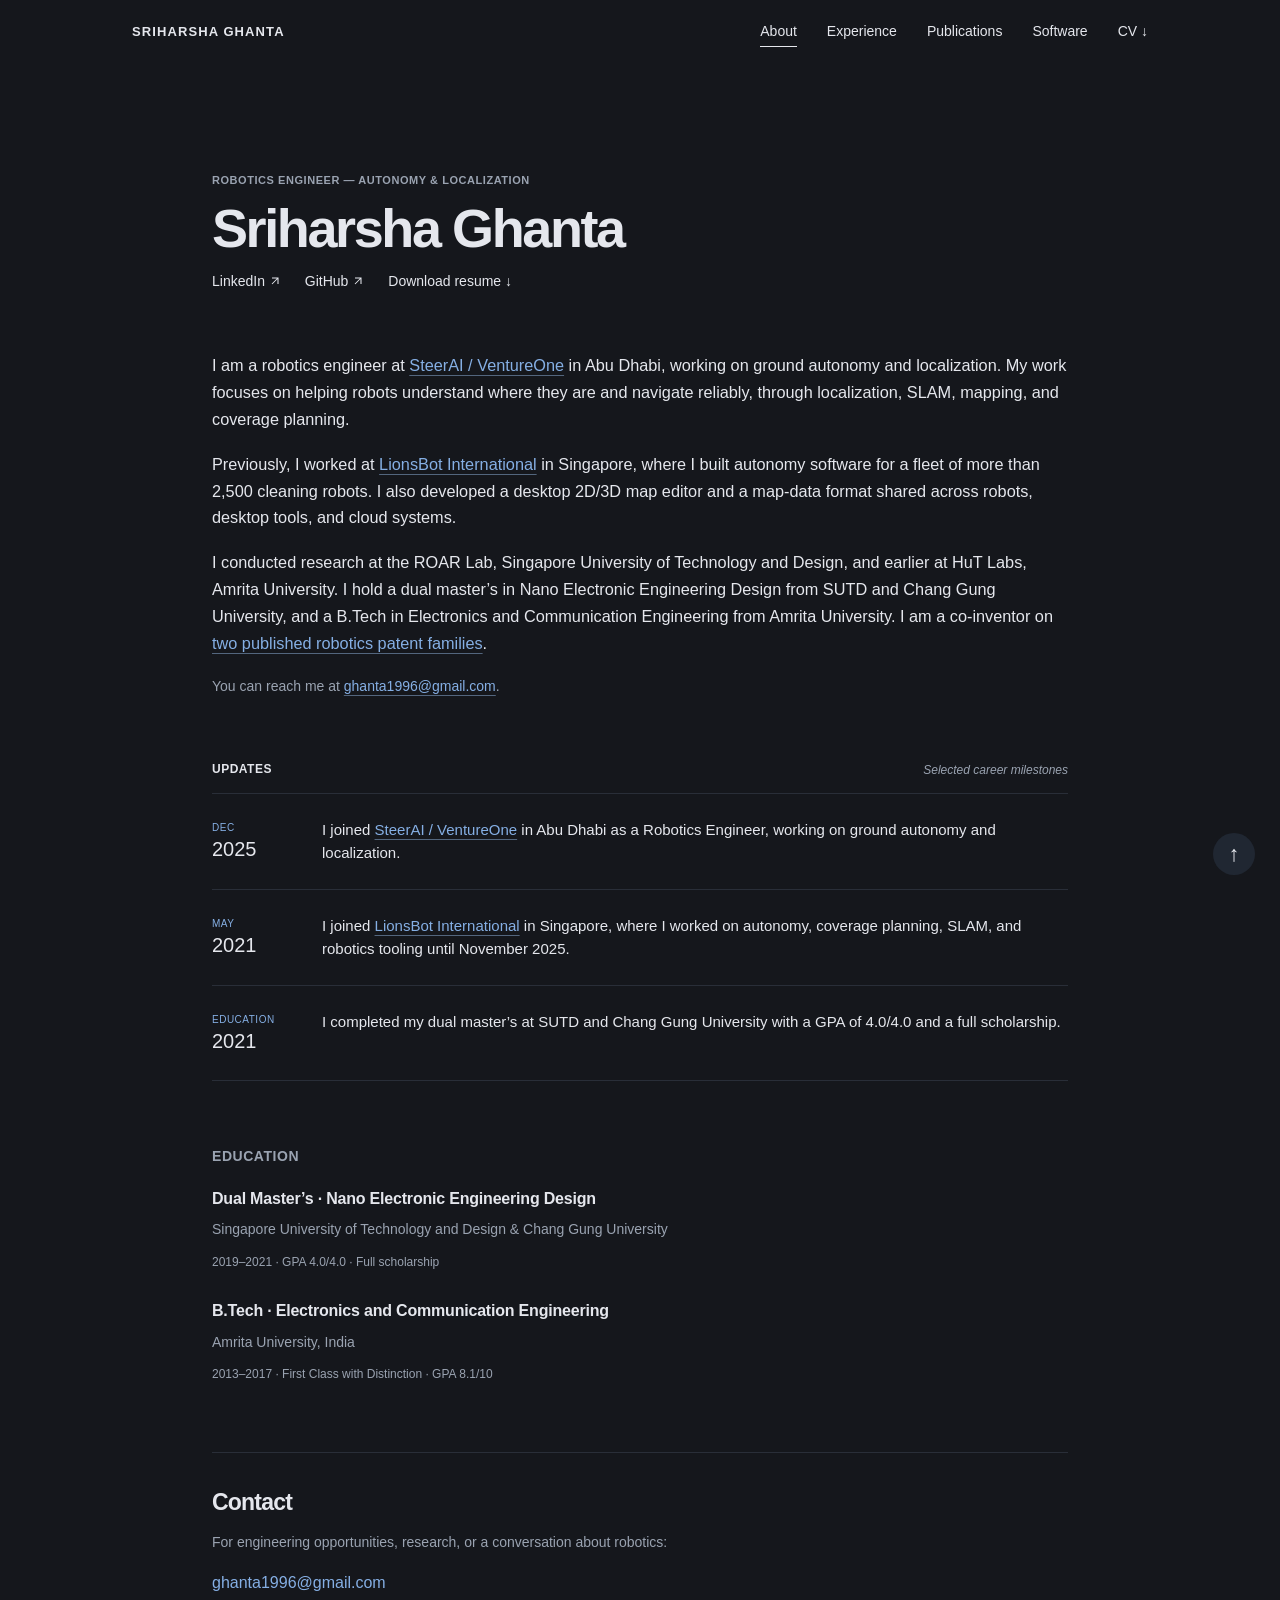
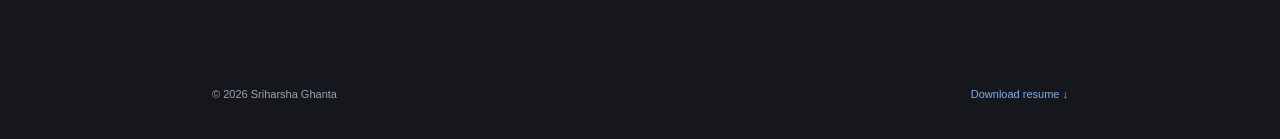
==== commit 8f7c1732: "Build dark academic portfolio based on provided reference" ====
--- a/index.html
+++ b/index.html
@@ -1,23 +1,17 @@
 <!doctype html>
-<html lang="en" data-theme="light">
+<html lang="en" data-theme="dark">
 <head>
 <meta charset="UTF-8"><meta name="viewport" content="width=device-width, initial-scale=1">
 <meta name="description" content="Sriharsha Ghanta — Senior Robotics Engineer specializing in autonomy, localization, SLAM, and production robotics. Based in Abu Dhabi, UAE.">
-<meta name="theme-color" content="#faf9f6"><title>Sriharsha Ghanta | Robotics & Autonomy</title>
+<meta name="theme-color" content="#15171c"><title>Sriharsha Ghanta | Robotics & Autonomy</title>
 <link rel="icon" href="assets/favicon.svg" type="image/svg+xml"><link rel="stylesheet" href="styles.css"><script src="script.js" defer></script>
 </head>
-<body>
-<a class="skip" href="#main">Skip to content</a>
-<header class="header"><a class="monogram" href="#" aria-label="Sriharsha Ghanta home">sg<span>.</span></a><a class="wordmark" href="#">Sriharsha Ghanta<span>Robotics engineer</span></a><nav aria-label="Main navigation"><a href="#about">About</a><a href="#work">Selected work</a><a href="#experience">Experience</a><a href="#research">Research</a><a href="#contact">Contact</a></nav><div class="sidebar-bottom"><p>Based in Abu Dhabi, UAE</p><button class="theme-button" aria-label="Switch to dark theme" title="Change color theme">◐</button></div></header>
-<main id="main">
-<section class="hero" id="about"><p class="eyebrow">HELLO, I’M SRIHARSHA</p><h1>Sriharsha<br><span>Ghanta<span class="name-period">.</span></span></h1><p class="hero-role">Robotics engineer. Autonomy & localization.</p><p class="intro">I write software that helps robots understand where they are and where to go. My work spans localization, SLAM, and coverage planning — from research prototypes to commercial fleets.</p><p class="intro">Currently at <a href="#experience">SteerAI / VentureOne</a> in Abu Dhabi. Before that, I spent over four years at LionsBot in Singapore, building autonomy software and mapping tools for cleaning robots.</p><div class="personal-links"><a class="resume-link" href="assets/resume.pdf" download="Sriharsha_Ghanta_Resume.pdf">Download my resume <span aria-hidden="true">↓</span></a><a href="https://github.com/ghanta1996" target="_blank" rel="noopener noreferrer">GitHub</a><a href="https://www.linkedin.com/in/ghanta1996/" target="_blank" rel="noopener noreferrer">LinkedIn</a><a href="mailto:ghanta1996@gmail.com">Email</a></div><div class="personal-note"><span>MY TOOLKIT</span> C++ / Python / ROS 2 / Linux</div></section>
-<section class="section" id="work"><div class="section-heading"><div><p class="eyebrow">01 / SELECTED WORK</p><h2>A few things I’ve built.</h2></div></div><div class="work-grid">
-<article class="work-card"><figure class="work-figure"><svg viewBox="0 0 244 125" role="img" aria-label="Schematic: geofenced localization zones"><rect x="20" y="18" width="98" height="87" rx="6" fill="currentColor" opacity=".05"/><path d="M20 18h98v87H20zM118 35h103v70H118" fill="none" stroke="currentColor" stroke-dasharray="4 4"/><path d="M38 82L74 58L110 70L152 47L193 62" fill="none" stroke="currentColor" stroke-width="2"/><circle cx="152" cy="47" r="15" fill="currentColor" opacity=".15"/><circle cx="152" cy="47" r="4" fill="currentColor"/><text x="27" y="34">ZONE A</text><text x="165" y="99">ZONE B</text></svg><figcaption>CONCEPT SCHEMATIC</figcaption></figure><span class="work-number">01 / LOCALIZATION</span><h3>Zone-aware ground autonomy</h3><p>Modular C++ manager and ROS 2 interfaces for GeoJSON geofences, coordinate conversion, active-zone detection, and localization subsystem control.</p><div class="tags"><span>ROS 2</span><span>C++</span><span>GNSS / INS</span></div><div class="work-context">SteerAI / VentureOne</div><details class="project-details"><summary>What I built<span aria-hidden="true">+</span></summary><p>I built a modular C++ manager for GeoJSON geofences, LLA-to-ENU conversion, active-zone detection, and localization subsystem control, with a ROS 2 interface. I also developed a C++ NTRIP client and diagnostics for internet, INS, and base-station connectivity.</p></details></article>
-<article class="work-card"><figure class="work-figure"><svg viewBox="0 0 244 125" role="img" aria-label="Schematic: coverage planning path"><path d="M22 18h198v90H22z" fill="currentColor" opacity=".05"/><path d="M35 96V32h25v64h25V32h25v64h25V32h25v64h25V32h22" fill="none" stroke="currentColor" stroke-width="2" stroke-linejoin="round"/><circle cx="35" cy="96" r="4" fill="currentColor"/><circle cx="207" cy="32" r="4" fill="currentColor"/></svg><figcaption>CONCEPT SCHEMATIC</figcaption></figure><span class="work-number">02 / PLANNING</span><h3>Coverage planning at fleet scale</h3><p>Cross-platform C++ and Python global coverage planning software for more than 2,500 cleaning robots, alongside core SLAM and localization maintenance.</p><div class="tags"><span>Coverage planning</span><span>SLAM</span></div><div class="work-context">LionsBot International</div><details class="project-details"><summary>My contribution<span aria-hidden="true">+</span></summary><p>I architected cross-platform C++/Python global coverage planning software for a fleet of more than 2,500 cleaning robots. Alongside that, I maintained SLAM and localization components, including real-time 2D map updates and robust initial-pose logic.</p></details></article>
-<article class="work-card"><figure class="work-figure"><svg viewBox="0 0 244 125" role="img" aria-label="Schematic: annotated map editor"><path d="M25 105V20h75v23h65V20h55v85h-70V82H80v23Z" fill="currentColor" opacity=".05" stroke="currentColor"/><path d="M25 105V20h75v23h65V20h55v85h-70V82H80v23Z" fill="none" stroke="currentColor" stroke-width="2"/><path d="M43 63H201M121 49V99" stroke="currentColor" stroke-dasharray="3 4" opacity=".5"/><rect x="58" y="45" width="32" height="27" fill="none" stroke="currentColor"/><circle cx="58" cy="45" r="3" fill="currentColor"/><circle cx="90" cy="72" r="3" fill="currentColor"/></svg><figcaption>CONCEPT SCHEMATIC</figcaption></figure><span class="work-number">03 / ROBOTICS TOOLING</span><h3>Maps, tools, and validation</h3><p>Sole developer of a desktop 2D/3D map editor with point-cloud manipulation and automated builds. Designed a shared map-data format deployed across 2,000+ robots.</p><div class="tags"><span>2D / 3D mapping</span><span>CI/CD</span></div><div class="work-context">LionsBot International</div><details class="project-details"><summary>My contribution<span aria-hidden="true">+</span></summary><p>I was the sole developer of a desktop 2D/3D map editor, including point-cloud manipulation and automated Linux, Windows, and macOS builds. I also designed an annotation-rich map format shared by robots, desktop tools, and cloud systems.</p></details></article></div></section>
-<section class="section" id="experience"><div class="section-heading"><div><p class="eyebrow">02 / EXPERIENCE</p><h2>Where I’ve worked.</h2></div></div><div class="experience-layout"><div class="timeline"><article class="job"><div class="job-heading"><h3>SteerAI / VentureOne</h3><span>Dec 2025 — Present</span></div><p class="role">Robotics Engineer — Ground Autonomy / Localization <span>Abu Dhabi, UAE</span></p><p>Developing localization infrastructure, DDS liveliness-based health monitoring, and a C++ NTRIP client for GNSS corrections. Building ROS migration tools and scenario-driven regression automation.</p></article><article class="job"><div class="job-heading"><h3>LionsBot International</h3><span>May 2021 — Nov 2025</span></div><p class="role">Senior Software Engineer — Autonomy <span>Singapore</span></p><p>Owned fleet-scale coverage planning, mapping tools, and shared map-data infrastructure. Contributed to production software releases, embedded drivers, and IEC safety compliance for SC25/VP25.</p></article><article class="job"><div class="job-heading"><h3>ROAR Lab · SUTD</h3><span>2017–2019 · 2020–2021</span></div><p class="role">Visiting Fellow / Graduate Student Researcher <span>Singapore</span></p><p>Developed software architecture, ROS control, hardware interfaces, and coverage planning for façade, aircraft-exterior, ship-hull maintenance, and mosquito-control robots.</p></article><article class="job"><div class="job-heading"><h3>HuT Labs · Amrita University</h3><span>May 2015 — Aug 2017</span></div><p class="role">Junior Research Assistant <span>India</span></p><p>Built software and control-system modules for the AMARAN coconut-climbing and harvesting robot.</p></article></div><aside class="skills"><h3>Technical focus</h3><div><h4>Autonomy</h4><p>Localization · SLAM · LiDAR mapping · Coverage planning · GNSS / INS · RTK / NTRIP</p></div><div><h4>Software</h4><p>C++ · Python · ROS 2 Jazzy · ROS 1 · Linux · DDS / QoS · GeoJSON</p></div><div><h4>Delivery</h4><p>System architecture · GitLab CI/CD · Automated regression · Rosbag tools · Embedded systems</p></div></aside></div></section>
-<section class="section" id="research"><div class="section-heading"><div><p class="eyebrow">03 / RESEARCH</p><h2>Papers & patents.</h2></div></div><div class="research-grid"><div><h3 class="group-title">Patents <span>Co-inventor</span></h3><article class="research-item"><h4>A Robot and a Method of Configuring and Operating the Robot</h4><p>LionsBot · Route configuration and autonomous execution for cleaning robots.</p><a href="https://patents.google.com/patent/WO2023219564A1/en" target="_blank" rel="noopener noreferrer">WO2023219564A1 <svg class="external-icon" aria-hidden="true" viewBox="0 0 16 16" fill="none"><path d="M4 12L12 4M4 4h8v8" stroke="currentColor" stroke-width="1.4"/></svg></a><p class="reference">Also US20250306603A1 · EP4522003A1</p></article><article class="research-item"><h4>Methods and Devices for Cleaning Vertical Glass Panels</h4><p>SUTD · Modular façade-cleaning robotics for vertical glass surfaces.</p><a href="https://patents.google.com/patent/WO2020091691A1/en" target="_blank" rel="noopener noreferrer">WO2020091691A1 <svg class="external-icon" aria-hidden="true" viewBox="0 0 16 16" fill="none"><path d="M4 12L12 4M4 4h8v8" stroke="currentColor" stroke-width="1.4"/></svg></a><p class="reference">Also SG11202104118YA</p></article></div><div><h3 class="group-title">Selected publications</h3><article class="publication"><span>2021 · OCEAN ENGINEERING</span><h4>Uniform hydro blasting for ship hull maintenance: A multi-objective optimization framework.</h4></article><article class="publication"><span>2021 · SENSORS</span><h4>An Optimal Footprint Based Coverage Planning for Hydro Blasting Robots.</h4></article><article class="publication"><span>2019 · IEEE/RSJ IROS</span><h4>Design of an Adhesion-Aware Façade Cleaning Robot.</h4></article></div></div></section>
-<section class="section education"><p class="eyebrow">04 / EDUCATION</p><div class="education-grid"><article><h3>Dual Master’s · Nano Electronic Engineering Design</h3><p>Singapore University of Technology and Design & Chang Gung University</p><span>2019–2021 · GPA 4.0/4.0 · Full scholarship</span></article><article><h3>B.Tech · Electronics and Communication Engineering</h3><p>Amrita University, India</p><span>2013–2017 · First Class with Distinction · GPA 8.1/10</span></article></div></section>
-<section class="contact" id="contact"><div><p class="eyebrow">05 / CONTACT</p><h2>Say hello.</h2><p>If you’d like to talk about robotics, research, or working together, you can reach me here.</p><a class="email-link" href="mailto:ghanta1996@gmail.com">ghanta1996@gmail.com <span aria-hidden="true"><svg class="external-icon" aria-hidden="true" viewBox="0 0 16 16" fill="none"><path d="M4 12L12 4M4 4h8v8" stroke="currentColor" stroke-width="1.4"/></svg></span></a></div><div class="contact-actions"><a class="button primary" href="assets/resume.pdf" download="Sriharsha_Ghanta_Resume.pdf">Download resume ↓</a><a href="https://www.linkedin.com/in/ghanta1996/" target="_blank" rel="noopener noreferrer">Connect on LinkedIn <svg class="external-icon" aria-hidden="true" viewBox="0 0 16 16" fill="none"><path d="M4 12L12 4M4 4h8v8" stroke="currentColor" stroke-width="1.4"/></svg></a></div></section>
-</main><footer><span>© <span id="year">2026</span> Sriharsha Ghanta</span><span>Abu Dhabi, UAE</span><a href="#">Back to top ↑</a></footer>
-</body></html>
+<body><a class="skip" href="#main">Skip to content</a>
+<header id="topnav"><div class="topnav-inner"><a class="wordmark" href="index.html#about">SRIHARSHA GHANTA</a><nav aria-label="Main navigation"><a href="index.html#about">About</a><a href="experience.html">Experience</a><a href="publications.html">Publications</a><a href="software.html">Software</a><a href="assets/resume.pdf" download="Sriharsha_Ghanta_Resume.pdf">CV ↓</a></nav></div></header>
+<main id="main"><article class="home" id="about"><div class="profile-heading"><p class="eyebrow">ROBOTICS ENGINEER — AUTONOMY & LOCALIZATION</p><h1>Sriharsha Ghanta</h1><div class="profile-links"><a href="https://www.linkedin.com/in/ghanta1996/" target="_blank" rel="noopener noreferrer">LinkedIn <svg class="external-icon" aria-hidden="true" viewBox="0 0 16 16" fill="none"><path d="M4 12L12 4M4 4h8v8" stroke="currentColor" stroke-width="1.4"/></svg></a><a href="https://github.com/ghanta1996" target="_blank" rel="noopener noreferrer">GitHub <svg class="external-icon" aria-hidden="true" viewBox="0 0 16 16" fill="none"><path d="M4 12L12 4M4 4h8v8" stroke="currentColor" stroke-width="1.4"/></svg></a><a href="assets/resume.pdf" download="Sriharsha_Ghanta_Resume.pdf">Download resume ↓</a></div></div>
+<div class="biography"><p>I am a robotics engineer at <a href="experience.html">SteerAI / VentureOne</a> in Abu Dhabi, working on ground autonomy and localization. My work focuses on helping robots understand where they are and navigate reliably, through localization, SLAM, mapping, and coverage planning.</p>
+<p>Previously, I worked at <a href="experience.html">LionsBot International</a> in Singapore, where I built autonomy software for a fleet of more than 2,500 cleaning robots. I also developed a desktop 2D/3D map editor and a map-data format shared across robots, desktop tools, and cloud systems.</p>
+<p>I conducted research at the ROAR Lab, Singapore University of Technology and Design, and earlier at HuT Labs, Amrita University. I hold a dual master’s in Nano Electronic Engineering Design from SUTD and Chang Gung University, and a B.Tech in Electronics and Communication Engineering from Amrita University. I am a co-inventor on <a href="publications.html">two published robotics patent families</a>.</p>
+<p class="bio-contact">You can reach me at <a href="mailto:ghanta1996@gmail.com">ghanta1996@gmail.com</a>.</p></div></article>
+<section class="news" aria-labelledby="news-title"><div class="news-heading"><h2 id="news-title">UPDATES</h2><span>Selected career milestones</span></div><article class="news-item"><time datetime="2025-12"><span>DEC</span><strong>2025</strong></time><p>I joined <a href="experience.html">SteerAI / VentureOne</a> in Abu Dhabi as a Robotics Engineer, working on ground autonomy and localization.</p></article><article class="news-item"><time datetime="2021-05"><span>MAY</span><strong>2021</strong></time><p>I joined <a href="experience.html">LionsBot International</a> in Singapore, where I worked on autonomy, coverage planning, SLAM, and robotics tooling until November 2025.</p></article><article class="news-item"><time datetime="2021"><span>EDUCATION</span><strong>2021</strong></time><p>I completed my dual master’s at SUTD and Chang Gung University with a GPA of 4.0/4.0 and a full scholarship.</p></article></section>
+<section class="section education"><p class="eyebrow">EDUCATION</p><div class="education-grid"><article><h3>Dual Master’s · Nano Electronic Engineering Design</h3><p>Singapore University of Technology and Design & Chang Gung University</p><span>2019–2021 · GPA 4.0/4.0 · Full scholarship</span></article><article><h3>B.Tech · Electronics and Communication Engineering</h3><p>Amrita University, India</p><span>2013–2017 · First Class with Distinction · GPA 8.1/10</span></article></div></section><section class="contact" id="contact"><h2>Contact</h2><p>For engineering opportunities, research, or a conversation about robotics:</p><a href="mailto:ghanta1996@gmail.com">ghanta1996@gmail.com</a></section></main><footer><span>© <span id="year">2026</span> Sriharsha Ghanta</span><a href="assets/resume.pdf" download="Sriharsha_Ghanta_Resume.pdf">Download resume ↓</a></footer><a class="back-top" href="index.html#about" aria-label="Back to top">↑</a></body></html>
--- a/styles.css
+++ b/styles.css
@@ -1,2 +1,2 @@
-:root{--bg:#faf9f6;--surface:#f1f0eb;--fg:#242722;--muted:#696e64;--line:#dddfd5;--accent:#4a6341;--tint:#eeeee6;color-scheme:light}html[data-theme=dark]{--bg:#1c1d1b;--surface:#242620;--fg:#efeee5;--muted:#aaaD9e;--line:#3a3d33;--accent:#b2c49d;--tint:#292e24;color-scheme:dark}*{box-sizing:border-box}html{scroll-behavior:smooth;scroll-padding-top:35px}body{margin:0;color:var(--fg);background:var(--bg);font-family:-apple-system,BlinkMacSystemFont,'Segoe UI',Arial,sans-serif;font-size:14px;line-height:1.8;-webkit-font-smoothing:antialiased}a{color:inherit;text-decoration:none}a:hover{color:var(--accent)}a:focus-visible,button:focus-visible{outline:2px solid var(--accent);outline-offset:5px}::selection{background:var(--accent);color:var(--bg)}.skip{position:fixed;top:-100px;left:20px;background:var(--bg);padding:10px;z-index:10}.skip:focus{top:10px}.header{position:fixed;top:0;bottom:0;left:max(30px,calc((100vw - 1260px)/2));width:205px;display:flex;flex-direction:column;align-items:flex-start;padding:62px 28px 35px 0;border-right:1px solid var(--line)}.monogram{font-family:Georgia,serif;font-style:italic;font-size:52px;letter-spacing:-5px;line-height:1}.monogram span{color:var(--accent)}.wordmark{display:block;margin-top:28px;font-size:15px;font-weight:600;line-height:1.5}.wordmark span{display:block;font-size:12px;color:var(--muted);font-weight:400;margin-top:5px}nav{display:flex;flex-direction:column;gap:13px;margin-top:65px;font-size:12px;color:var(--muted)}nav a{position:relative;padding-left:16px}nav a:before{content:'';position:absolute;left:0;top:9px;width:4px;height:4px;border-radius:50%;background:var(--line)}nav a[aria-current]{color:var(--fg)}nav a[aria-current]:before{background:var(--accent)}.sidebar-bottom{margin-top:auto;font-size:10px;color:var(--muted)}.theme-button{background:none;color:var(--muted);border:1px solid var(--line);width:31px;height:31px;border-radius:50%;cursor:pointer;font-size:20px;margin-top:14px}main,footer{width:min(760px,calc(100% - 340px));margin-left:max(285px,calc((100vw - 1260px)/2 + 285px))}.hero{padding:72px 0 60px}.eyebrow{font-size:9px;letter-spacing:1.8px;color:var(--accent);font-weight:600;margin:0 0 22px}h1{font-family:Georgia,'Times New Roman',serif;font-size:clamp(65px,7.5vw,108px);letter-spacing:-5px;line-height:.99;font-weight:400;margin:27px 0 32px}h1>span{font-style:italic}.name-period{color:var(--accent)}.hero-role{font-size:16px;font-weight:500;margin:0 0 24px;letter-spacing:-.25px}.intro{font-size:15px;line-height:1.95;max-width:630px;color:var(--muted);margin:15px 0}.intro a{color:var(--fg);text-decoration:underline;text-underline-offset:4px;text-decoration-color:var(--line)}.personal-links{display:flex;gap:23px;align-items:center;flex-wrap:wrap;margin-top:30px;font-size:11px}.personal-links a{border-bottom:1px solid var(--line);padding-bottom:4px}.personal-links .resume-link{color:var(--accent);border-color:var(--accent);margin-right:8px}.resume-link span{margin-left:12px}.personal-note{margin-top:43px;font-family:monospace;color:var(--muted);font-size:10px;letter-spacing:.3px}.personal-note>span{font-family:Arial,sans-serif;font-size:8px;letter-spacing:1.5px;margin-right:18px;color:var(--accent)}.section{padding:46px 0;border-top:1px solid var(--line)}.section-heading{margin-bottom:28px}.section-heading .eyebrow{margin-bottom:10px}h2{font-family:Georgia,'Times New Roman',serif;font-size:31px;font-weight:400;letter-spacing:-.8px;line-height:1.3;margin:0}h3{font-size:15px;font-weight:550;letter-spacing:-.2px;line-height:1.5;margin:0 0 10px}.work-grid{display:flex;flex-direction:column}.work-card{position:relative;padding:25px 0 25px 170px;border-bottom:1px solid var(--line)}.work-card:first-child{padding-top:10px}.work-card:last-child{border-bottom:0;padding-bottom:0}.work-number{position:absolute;left:0;top:28px;max-width:140px;font-family:monospace;font-size:9px;color:var(--accent);letter-spacing:.4px}.work-card:first-child .work-number{top:13px}.work-card p{font-size:13px;line-height:1.85;margin:0 0 14px;color:var(--muted)}.tags{display:flex;gap:12px;flex-wrap:wrap}.tags span{font-family:monospace;font-size:9px;color:var(--accent)}.work-context{font-size:10px;color:var(--muted);margin-top:15px}.experience-layout{display:block}.job{position:relative;padding:0 0 30px 20px;border-left:1px solid var(--line)}.job:last-child{padding-bottom:0}.job:before{content:'';position:absolute;left:-3px;top:10px;background:var(--accent);width:5px;height:5px;border-radius:50%}.job-heading{display:flex;justify-content:space-between;gap:15px;align-items:baseline}.job-heading h3{margin:0}.job-heading>span{color:var(--muted);font-family:monospace;font-size:9px;white-space:nowrap}.job p{font-size:13px;color:var(--muted);margin:10px 0;line-height:1.85}.job .role{font-size:11px;color:var(--fg);margin-top:5px}.role span{color:var(--muted);margin-left:12px}.skills{padding:22px 0 0;margin-top:30px;border-top:1px dashed var(--line);display:grid;grid-template-columns:repeat(3,1fr);gap:20px}.skills>h3{grid-column:1/-1;margin:0;font-size:12px}.skills h4{font-size:10px;font-weight:550;margin:0 0 7px}.skills p{font-size:11px;line-height:1.9;margin:0;color:var(--muted)}.research-grid{display:block}.group-title{font-size:12px;margin:28px 0 12px}.group-title span{font-size:10px;font-weight:400;color:var(--muted);margin-left:10px}.research-item,.publication{padding:17px 0;border-top:1px solid var(--line)}.research-item h4,.publication h4{font-size:13px;font-weight:500;line-height:1.7;margin:0}.research-item p{font-size:11px;color:var(--muted);margin:8px 0}.research-item a{font-family:monospace;font-size:10px;color:var(--accent)}.research-item .reference{font-size:9px}.publication{display:grid;grid-template-columns:170px 1fr;gap:20px}.publication>span{font-family:monospace;font-size:9px;color:var(--muted);padding-top:4px}.education-grid{display:flex;flex-direction:column;gap:26px}.education h3{font-size:13px;margin:0 0 7px}.education p{font-size:12px;color:var(--muted);margin:0 0 5px}.education article>span{font-family:monospace;font-size:9px;color:var(--muted)}.contact{padding:46px 0;border-top:1px solid var(--line)}.contact h2{font-size:36px}.contact p:not(.eyebrow){color:var(--muted);font-size:13px;max-width:470px;margin:20px 0}.email-link{font-size:16px;color:var(--accent);text-decoration:underline;text-underline-offset:6px;text-decoration-color:var(--line);overflow-wrap:anywhere}.contact-actions{display:flex;gap:25px;align-items:center;margin-top:25px;font-size:11px;color:var(--muted)}.button{border-bottom:1px solid var(--line);padding-bottom:3px}.external-icon{width:12px;height:12px;vertical-align:-1px}footer{border-top:1px solid var(--line);padding:22px 0 30px;display:flex;justify-content:space-between;gap:20px;font-size:9px;color:var(--muted)}footer>span:nth-child(2){display:none}@media(min-width:1500px){main,footer{width:800px}}@media(max-width:900px){.header{left:25px;width:165px;padding-right:20px}main,footer{margin-left:230px;width:calc(100% - 270px)}.work-card{padding-left:0;padding-top:45px}.work-card:first-child{padding-top:35px}.work-number,.work-card:first-child .work-number{top:15px}.work-card:first-child .work-number{top:5px}.job-heading{display:block}.role span{display:block;margin-left:0}.publication{grid-template-columns:1fr;gap:5px}.skills{grid-template-columns:1fr;gap:18px}}@media(max-width:600px){html{scroll-padding-top:20px}.header{position:relative;inset:auto;width:auto;margin:0 23px;padding:23px 0 17px;border:0;border-bottom:1px solid var(--line);display:grid;grid-template-columns:1fr auto;gap:18px}.monogram{font-size:35px;letter-spacing:-3px}.wordmark{display:none}nav{grid-column:1/-1;grid-row:2;margin:0;flex-direction:row;justify-content:space-between;gap:10px;font-size:10px}nav a{padding:0}nav a:before{display:none}.sidebar-bottom{grid-column:2;grid-row:1;margin:0}.sidebar-bottom p{display:none}.theme-button{margin:0;width:29px;height:29px}main,footer{width:auto;margin-left:23px;margin-right:23px}.hero{padding:42px 0 38px}h1{font-size:76px;letter-spacing:-4px;margin:25px 0 28px}.hero-role{font-size:13px}.intro{font-size:13px}.personal-links{gap:18px;font-size:10px}.personal-links .resume-link{margin-right:0}.personal-note{font-size:9px;margin-top:30px}.personal-note>span{margin-right:10px;font-size:7px}.section,.contact{padding:34px 0}h2{font-size:28px}.eyebrow{font-size:8px}.job-heading>span{font-size:9px}.job p{font-size:12px}.skills{grid-template-columns:1fr}.work-card p{font-size:12px}.contact-actions{gap:20px;font-size:10px}footer{font-size:8px}}@media(prefers-reduced-motion:reduce){html{scroll-behavior:auto}}
-.work-figure{width:144px;position:absolute;left:0;top:54px;margin:0;color:var(--accent);background:var(--surface);border-radius:4px;padding:8px}.work-figure svg{display:block;width:100%;height:auto}.work-figure text{font-family:monospace;font-size:7px;fill:currentColor;letter-spacing:.5px}.work-figure figcaption{font-family:monospace;font-size:6px;text-align:center;letter-spacing:1px;opacity:.65;padding:3px 0}.work-card:first-child .work-figure{top:38px}.project-details{margin-top:16px}.project-details summary{list-style:none;display:flex;align-items:center;justify-content:space-between;cursor:pointer;font-size:10px;color:var(--accent);padding:6px 0}.project-details summary::-webkit-details-marker{display:none}.project-details summary span{font-size:17px;line-height:1;transition:transform .2s}.project-details[open] summary span{transform:rotate(45deg)}.project-details p{border-left:2px solid var(--line);padding-left:15px;margin:10px 0 0;font-size:12px}.work-card{min-height:210px}.hero{position:relative}.hero:after{content:'SG / 01';position:absolute;top:90px;right:0;writing-mode:vertical-rl;font-family:monospace;font-size:9px;color:var(--muted);letter-spacing:3px;opacity:.6}.personal-links a{transition:border-color .2s,color .2s}.personal-links a:hover{border-color:var(--accent)}@media(max-width:900px) and (min-width:601px){.work-figure,.work-card:first-child .work-figure{position:relative;top:auto;width:100%;margin:0 0 20px;padding:10px}.work-figure svg{height:100px}.work-card{min-height:0}}@media(max-width:600px){.work-card{padding-left:0;min-height:0}.work-figure,.work-card:first-child .work-figure{position:relative;top:auto;width:100%;margin:0 0 18px;padding:12px}.work-figure svg{height:110px}.work-figure figcaption{font-size:7px}.hero:after{top:55px;font-size:8px}.project-details summary{font-size:11px}.project-details p{font-size:12px}}
+:root{color-scheme:dark;--bg:#15171c;--content:#131923;--fg:#e5e7ed;--muted:#9aa3b1;--line:#292e38;--accent:#85afe4}*{box-sizing:border-box}html{scroll-behavior:smooth;scroll-padding-top:90px}body{margin:0;background:var(--bg);color:var(--fg);font-family:-apple-system,BlinkMacSystemFont,'Segoe UI',Arial,sans-serif;font-size:16px;line-height:1.7;-webkit-font-smoothing:antialiased}a{color:var(--accent);text-decoration:none}a:hover{text-decoration:underline;text-underline-offset:4px}a:focus-visible,summary:focus-visible{outline:2px solid var(--accent);outline-offset:5px}::selection{background:#35547b;color:white}.skip{position:fixed;top:-100px;background:var(--content);z-index:10;padding:10px}.skip:focus{top:10px}#topnav{height:64px;background:var(--bg);position:sticky;top:0;z-index:5}.topnav-inner{max-width:1200px;margin:auto;height:100%;padding:0 32px;display:flex;align-items:center;justify-content:space-between;gap:25px}.wordmark{font-size:13px;font-weight:650;letter-spacing:1.1px;color:var(--fg);white-space:nowrap}nav{display:flex;gap:30px;font-size:14px}nav a{color:var(--fg);padding:3px 0}nav a[aria-current]{border-bottom:1px solid var(--fg)}main,footer{max-width:980px;margin:auto;padding-left:36px;padding-right:36px}.home{padding:108px 0 0}.eyebrow{font-size:11px;letter-spacing:.55px;color:var(--muted);font-weight:600;line-height:1.5;margin:0 0 8px}h1{font-size:54px;line-height:1.18;letter-spacing:-2px;font-weight:650;margin:0 0 10px}.profile-links{display:flex;gap:24px;flex-wrap:wrap;font-size:14px}.profile-links a{color:var(--fg)}.biography{margin-top:58px;font-size:16px;line-height:1.72}.biography p{margin:0 0 18px}.biography a,.news a{text-decoration:underline;text-decoration-color:#53667e;text-underline-offset:4px}.bio-contact{color:var(--muted);font-size:14px}.news{margin-top:62px}.news-heading{display:flex;justify-content:space-between;align-items:center;border-bottom:1px solid var(--line);padding-bottom:13px;gap:20px}.news-heading h2{font-size:12px;font-weight:600;letter-spacing:.5px;margin:0}.news-heading>span{font-size:12px;color:var(--muted);font-style:italic}.news-item{display:grid;grid-template-columns:86px 1fr;gap:24px;border-bottom:1px solid var(--line);padding:25px 0;align-items:start}.news-item time{display:flex;flex-direction:column;line-height:1.4;padding-top:2px}.news-item time span{color:var(--accent);font-size:10px;letter-spacing:.5px}.news-item time strong{font-size:20px;font-weight:400}.news-item p{margin:0;font-size:15px;line-height:1.5}.section{padding:65px 0 0}.section-heading{margin-bottom:30px}.section-heading .eyebrow{margin-bottom:8px}h2{font-size:32px;line-height:1.3;letter-spacing:-.8px;font-weight:600;margin:0}h3{font-size:17px;line-height:1.45;font-weight:550;letter-spacing:-.2px;margin:0 0 12px}.research-grid{display:flex;flex-direction:column}.research-grid>div:first-child{order:2}.group-title{font-size:19px;margin:25px 0 20px}.group-title span{font-size:12px;color:var(--muted);font-weight:400;margin-left:10px}.publication{display:grid;grid-template-columns:150px 1fr;gap:24px;position:relative;border-top:1px solid var(--line);padding:28px 0}.publication>span{font-size:11px;color:var(--accent);padding-top:5px}.publication h4{font-size:17px;font-weight:550;line-height:1.5;margin:0}.research-item{padding:24px 0;border-top:1px solid var(--line)}.research-item h4{font-size:16px;font-weight:550;line-height:1.5;margin:0}.research-item p{font-size:14px;color:var(--muted);margin:10px 0}.research-item a{font-size:13px}.research-item .reference{font-size:12px}.external-icon{width:12px;height:12px;vertical-align:-1px}.work-card{padding:25px 0;border-top:1px solid var(--line)}.work-number{font-size:10px;color:var(--muted);letter-spacing:.5px}.work-card h3{margin:8px 0 12px}.work-card p{font-size:15px;color:var(--muted);margin:0 0 15px}.tags{display:flex;gap:8px;flex-wrap:wrap}.tags span{font-size:11px;border:1px solid var(--line);border-radius:20px;padding:2px 10px;color:var(--muted)}.work-context{font-size:12px;color:var(--muted);margin-top:14px}.project-details{margin-top:14px}.project-details summary{font-size:12px;color:var(--accent);cursor:pointer;list-style:none;display:flex;align-items:center;gap:10px}.project-details summary::-webkit-details-marker{display:none}.project-details summary span{font-size:18px}.project-details[open] summary span{transform:rotate(45deg)}.project-details p{padding:15px 0 0;font-size:14px}.job{padding:25px 0;border-top:1px solid var(--line)}.job-heading{display:flex;justify-content:space-between;gap:20px;align-items:baseline}.job-heading h3{margin:0}.job-heading>span{font-size:12px;color:var(--muted);white-space:nowrap}.job p{font-size:14px;color:var(--muted);margin:12px 0 0}.job .role{color:var(--fg);font-size:13px;margin-top:7px}.role span{color:var(--muted);margin-left:15px}.skills{padding:25px 0;border-top:1px solid var(--line);display:grid;grid-template-columns:repeat(3,1fr);gap:25px}.skills>h3{grid-column:1/-1;margin:0}.skills h4{font-size:12px;font-weight:550;margin:0 0 8px}.skills p{font-size:13px;color:var(--muted);margin:0}.education-grid{display:grid;gap:25px;padding-top:15px}.education h3{font-size:16px;margin:0 0 8px}.education p{font-size:14px;color:var(--muted);margin:0 0 5px}.education article>span{font-size:12px;color:var(--muted)}.contact{margin-top:65px;padding:35px 0;border-top:1px solid var(--line)}.contact h2{font-size:23px}.contact p{font-size:14px;color:var(--muted)}footer{margin-top:30px;padding-top:24px;padding-bottom:35px;display:flex;justify-content:space-between;font-size:11px;color:var(--muted);gap:20px}.back-top{position:fixed;bottom:25px;right:25px;display:grid;place-items:center;width:42px;height:42px;border-radius:50%;background:#202732;color:var(--fg);font-size:22px}@media(min-width:1300px){main,footer{max-width:1040px}.topnav-inner{max-width:1320px}}@media(max-width:700px){.topnav-inner{padding:0 22px;gap:15px;flex-wrap:wrap}#topnav{height:auto;min-height:95px;padding:16px 0 12px}.wordmark{font-size:12px}nav{gap:20px;width:100%;justify-content:space-between;font-size:11px}main,footer{padding-left:24px;padding-right:24px}.home{padding-top:55px}h1{font-size:39px;letter-spacing:-1.5px}.eyebrow{font-size:9px}.profile-links{gap:19px;font-size:12px}.biography{margin-top:38px;font-size:15px}.news{margin-top:40px}.news-heading>span{font-size:10px}.news-item{grid-template-columns:60px 1fr;gap:16px;padding:22px 0}.news-item p{font-size:14px}.news-item time strong{font-size:18px}.section{padding-top:45px}h2{font-size:28px}.publication{grid-template-columns:1fr;gap:8px;padding:22px 0}.publication h4{font-size:16px}.job-heading{display:block}.job-heading>span{display:block;margin-top:5px}.role span{display:block;margin-left:0}.skills{grid-template-columns:1fr;gap:20px}.contact{margin-top:40px}.back-top{right:14px;bottom:14px;width:34px;height:34px}footer{font-size:10px;flex-wrap:wrap}}@media(prefers-reduced-motion:reduce){html{scroll-behavior:auto}}
+body{font-family:Inter,-apple-system,BlinkMacSystemFont,'Segoe UI',Arial,sans-serif}main,footer{max-width:928px}.home{padding-top:108px}h1{letter-spacing:-2.4px}.biography{font-size:16.3px;line-height:1.65}.topnav-inner{max-width:1080px}.subpage{padding-top:72px;min-height:75vh}.subpage>.section{padding-top:0}.page-intro{color:var(--fg);margin:22px 0;line-height:1.7}.year-jump{display:flex;gap:9px;margin:26px 0 40px}.year-jump a{padding:6px 13px;border:1px solid var(--line);border-radius:22px;background:#1d2430;color:var(--muted);font-size:12px}.publication h4{font-size:18px}.subpage .section-heading h2{font-size:38px;letter-spacing:-1.2px}#patents,[id^="year-"]{scroll-margin-top:100px}@media(max-width:700px){.home{padding-top:55px}.subpage{padding-top:42px}.subpage .section-heading h2{font-size:31px}}
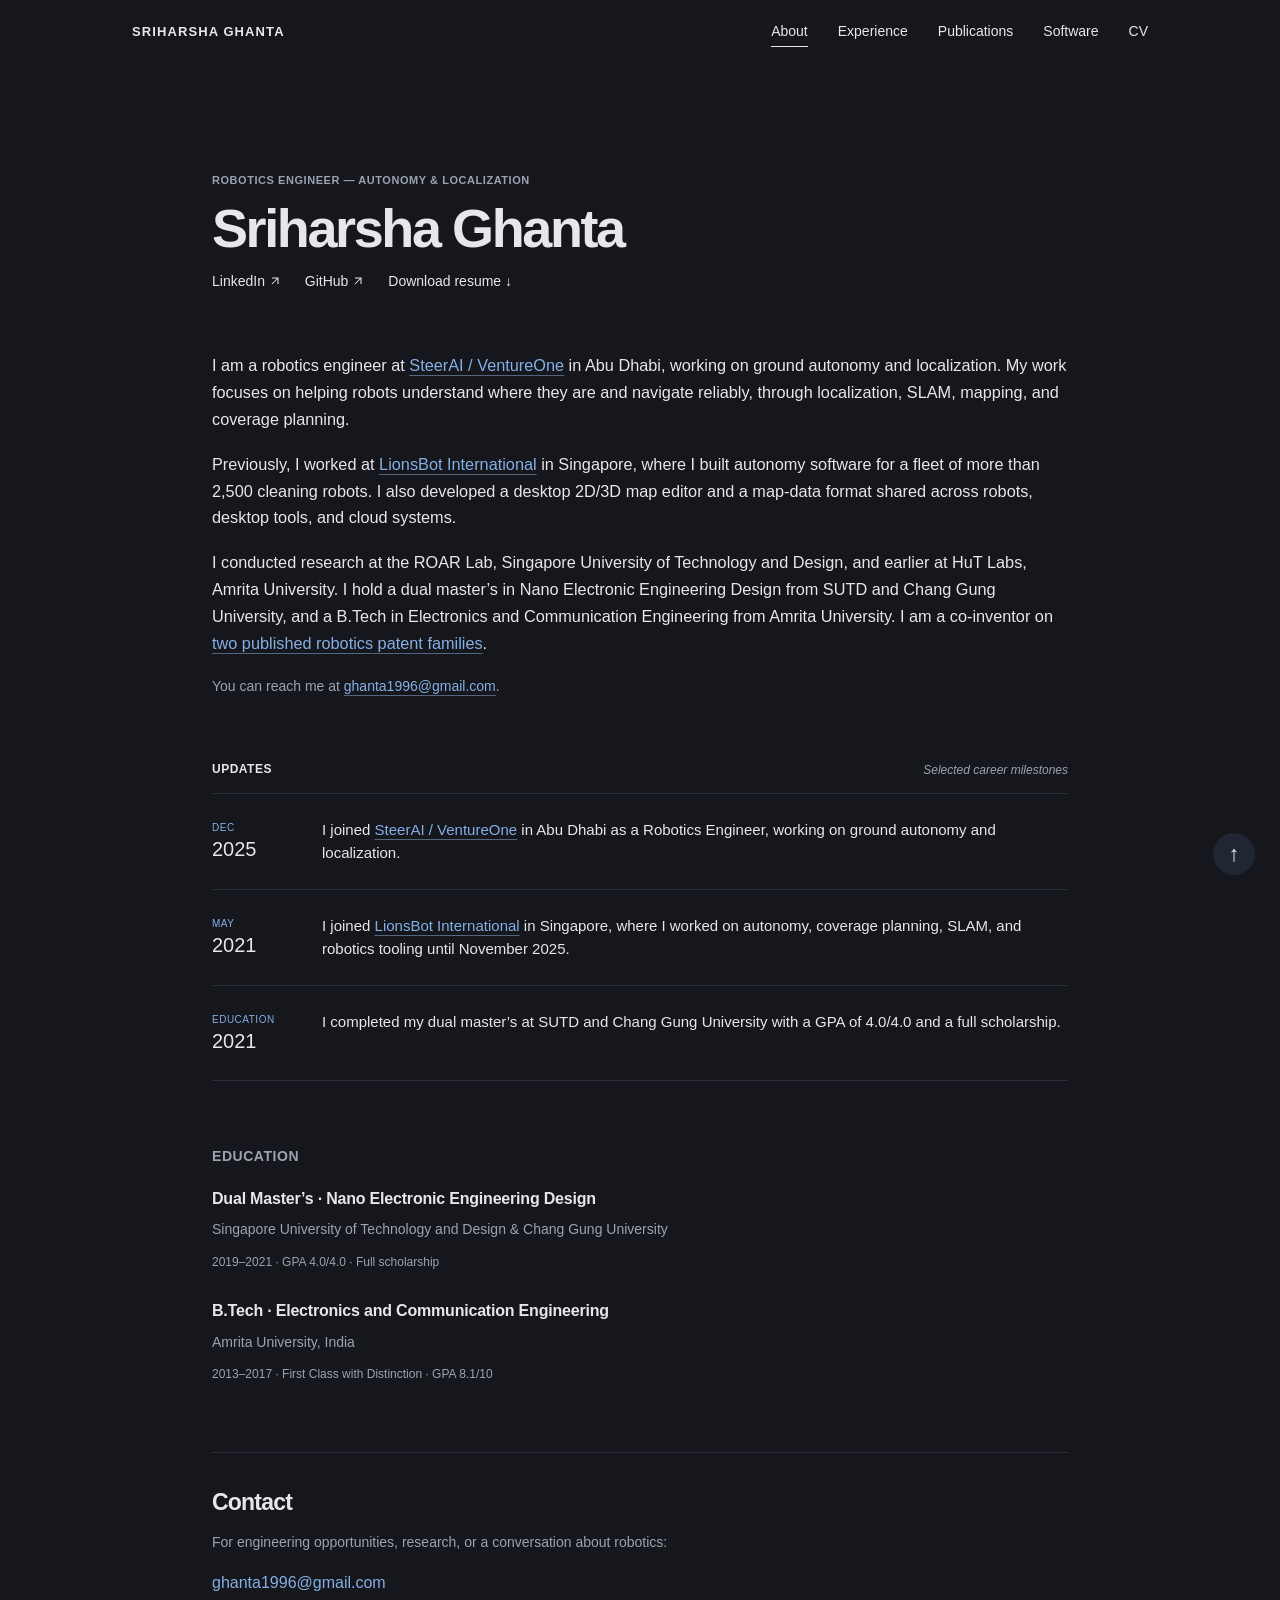
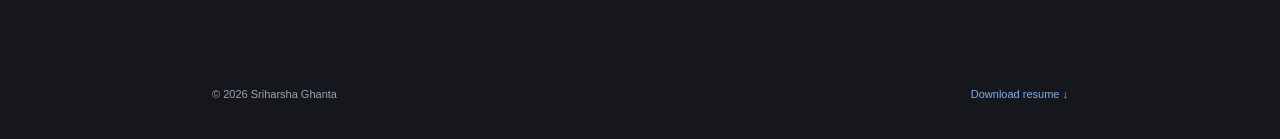
==== commit 55166b72: "Expand portfolio details, add viewable CV and clean page URLs" ====
--- a/index.html
+++ b/index.html
@@ -4,14 +4,14 @@
 <meta charset="UTF-8"><meta name="viewport" content="width=device-width, initial-scale=1">
 <meta name="description" content="Sriharsha Ghanta — Senior Robotics Engineer specializing in autonomy, localization, SLAM, and production robotics. Based in Abu Dhabi, UAE.">
 <meta name="theme-color" content="#15171c"><title>Sriharsha Ghanta | Robotics & Autonomy</title>
-<link rel="icon" href="assets/favicon.svg" type="image/svg+xml"><link rel="stylesheet" href="styles.css"><script src="script.js" defer></script>
+<link rel="icon" href="/assets/favicon.svg" type="image/svg+xml"><link rel="stylesheet" href="/styles.css"><script src="/script.js" defer></script>
 </head>
 <body><a class="skip" href="#main">Skip to content</a>
-<header id="topnav"><div class="topnav-inner"><a class="wordmark" href="index.html#about">SRIHARSHA GHANTA</a><nav aria-label="Main navigation"><a href="index.html#about">About</a><a href="experience.html">Experience</a><a href="publications.html">Publications</a><a href="software.html">Software</a><a href="assets/resume.pdf" download="Sriharsha_Ghanta_Resume.pdf">CV ↓</a></nav></div></header>
-<main id="main"><article class="home" id="about"><div class="profile-heading"><p class="eyebrow">ROBOTICS ENGINEER — AUTONOMY & LOCALIZATION</p><h1>Sriharsha Ghanta</h1><div class="profile-links"><a href="https://www.linkedin.com/in/ghanta1996/" target="_blank" rel="noopener noreferrer">LinkedIn <svg class="external-icon" aria-hidden="true" viewBox="0 0 16 16" fill="none"><path d="M4 12L12 4M4 4h8v8" stroke="currentColor" stroke-width="1.4"/></svg></a><a href="https://github.com/ghanta1996" target="_blank" rel="noopener noreferrer">GitHub <svg class="external-icon" aria-hidden="true" viewBox="0 0 16 16" fill="none"><path d="M4 12L12 4M4 4h8v8" stroke="currentColor" stroke-width="1.4"/></svg></a><a href="assets/resume.pdf" download="Sriharsha_Ghanta_Resume.pdf">Download resume ↓</a></div></div>
-<div class="biography"><p>I am a robotics engineer at <a href="experience.html">SteerAI / VentureOne</a> in Abu Dhabi, working on ground autonomy and localization. My work focuses on helping robots understand where they are and navigate reliably, through localization, SLAM, mapping, and coverage planning.</p>
-<p>Previously, I worked at <a href="experience.html">LionsBot International</a> in Singapore, where I built autonomy software for a fleet of more than 2,500 cleaning robots. I also developed a desktop 2D/3D map editor and a map-data format shared across robots, desktop tools, and cloud systems.</p>
-<p>I conducted research at the ROAR Lab, Singapore University of Technology and Design, and earlier at HuT Labs, Amrita University. I hold a dual master’s in Nano Electronic Engineering Design from SUTD and Chang Gung University, and a B.Tech in Electronics and Communication Engineering from Amrita University. I am a co-inventor on <a href="publications.html">two published robotics patent families</a>.</p>
+<header id="topnav"><div class="topnav-inner"><a class="wordmark" href="/#about">SRIHARSHA GHANTA</a><nav aria-label="Main navigation"><a href="/#about">About</a><a href="/experience/">Experience</a><a href="/publications/">Publications</a><a href="/software/">Software</a><a href="/cv/">CV</a></nav></div></header>
+<main id="main"><article class="home" id="about"><div class="profile-heading"><p class="eyebrow">ROBOTICS ENGINEER — AUTONOMY & LOCALIZATION</p><h1>Sriharsha Ghanta</h1><div class="profile-links"><a href="https://www.linkedin.com/in/ghanta1996/" target="_blank" rel="noopener noreferrer">LinkedIn <svg class="external-icon" aria-hidden="true" viewBox="0 0 16 16" fill="none"><path d="M4 12L12 4M4 4h8v8" stroke="currentColor" stroke-width="1.4"/></svg></a><a href="https://github.com/ghanta1996" target="_blank" rel="noopener noreferrer">GitHub <svg class="external-icon" aria-hidden="true" viewBox="0 0 16 16" fill="none"><path d="M4 12L12 4M4 4h8v8" stroke="currentColor" stroke-width="1.4"/></svg></a><a href="/assets/resume.pdf" download="Sriharsha_Ghanta_Resume.pdf">Download resume ↓</a></div></div>
+<div class="biography"><p>I am a robotics engineer at <a href="/experience/">SteerAI / VentureOne</a> in Abu Dhabi, working on ground autonomy and localization. My work focuses on helping robots understand where they are and navigate reliably, through localization, SLAM, mapping, and coverage planning.</p>
+<p>Previously, I worked at <a href="/experience/">LionsBot International</a> in Singapore, where I built autonomy software for a fleet of more than 2,500 cleaning robots. I also developed a desktop 2D/3D map editor and a map-data format shared across robots, desktop tools, and cloud systems.</p>
+<p>I conducted research at the ROAR Lab, Singapore University of Technology and Design, and earlier at HuT Labs, Amrita University. I hold a dual master’s in Nano Electronic Engineering Design from SUTD and Chang Gung University, and a B.Tech in Electronics and Communication Engineering from Amrita University. I am a co-inventor on <a href="/publications/">two published robotics patent families</a>.</p>
 <p class="bio-contact">You can reach me at <a href="mailto:ghanta1996@gmail.com">ghanta1996@gmail.com</a>.</p></div></article>
-<section class="news" aria-labelledby="news-title"><div class="news-heading"><h2 id="news-title">UPDATES</h2><span>Selected career milestones</span></div><article class="news-item"><time datetime="2025-12"><span>DEC</span><strong>2025</strong></time><p>I joined <a href="experience.html">SteerAI / VentureOne</a> in Abu Dhabi as a Robotics Engineer, working on ground autonomy and localization.</p></article><article class="news-item"><time datetime="2021-05"><span>MAY</span><strong>2021</strong></time><p>I joined <a href="experience.html">LionsBot International</a> in Singapore, where I worked on autonomy, coverage planning, SLAM, and robotics tooling until November 2025.</p></article><article class="news-item"><time datetime="2021"><span>EDUCATION</span><strong>2021</strong></time><p>I completed my dual master’s at SUTD and Chang Gung University with a GPA of 4.0/4.0 and a full scholarship.</p></article></section>
-<section class="section education"><p class="eyebrow">EDUCATION</p><div class="education-grid"><article><h3>Dual Master’s · Nano Electronic Engineering Design</h3><p>Singapore University of Technology and Design & Chang Gung University</p><span>2019–2021 · GPA 4.0/4.0 · Full scholarship</span></article><article><h3>B.Tech · Electronics and Communication Engineering</h3><p>Amrita University, India</p><span>2013–2017 · First Class with Distinction · GPA 8.1/10</span></article></div></section><section class="contact" id="contact"><h2>Contact</h2><p>For engineering opportunities, research, or a conversation about robotics:</p><a href="mailto:ghanta1996@gmail.com">ghanta1996@gmail.com</a></section></main><footer><span>© <span id="year">2026</span> Sriharsha Ghanta</span><a href="assets/resume.pdf" download="Sriharsha_Ghanta_Resume.pdf">Download resume ↓</a></footer><a class="back-top" href="index.html#about" aria-label="Back to top">↑</a></body></html>+<section class="news" aria-labelledby="news-title"><div class="news-heading"><h2 id="news-title">UPDATES</h2><span>Selected career milestones</span></div><article class="news-item"><time datetime="2025-12"><span>DEC</span><strong>2025</strong></time><p>I joined <a href="/experience/">SteerAI / VentureOne</a> in Abu Dhabi as a Robotics Engineer, working on ground autonomy and localization.</p></article><article class="news-item"><time datetime="2021-05"><span>MAY</span><strong>2021</strong></time><p>I joined <a href="/experience/">LionsBot International</a> in Singapore, where I worked on autonomy, coverage planning, SLAM, and robotics tooling until November 2025.</p></article><article class="news-item"><time datetime="2021"><span>EDUCATION</span><strong>2021</strong></time><p>I completed my dual master’s at SUTD and Chang Gung University with a GPA of 4.0/4.0 and a full scholarship.</p></article></section>
+<section class="section education"><p class="eyebrow">EDUCATION</p><div class="education-grid"><article><h3>Dual Master’s · Nano Electronic Engineering Design</h3><p>Singapore University of Technology and Design & Chang Gung University</p><span>2019–2021 · GPA 4.0/4.0 · Full scholarship</span></article><article><h3>B.Tech · Electronics and Communication Engineering</h3><p>Amrita University, India</p><span>2013–2017 · First Class with Distinction · GPA 8.1/10</span></article></div></section><section class="contact" id="contact"><h2>Contact</h2><p>For engineering opportunities, research, or a conversation about robotics:</p><a href="mailto:ghanta1996@gmail.com">ghanta1996@gmail.com</a></section></main><footer><span>© <span id="year">2026</span> Sriharsha Ghanta</span><a href="/assets/resume.pdf" download="Sriharsha_Ghanta_Resume.pdf">Download resume ↓</a></footer><a class="back-top" href="/#about" aria-label="Back to top">↑</a></body></html>
--- a/styles.css
+++ b/styles.css
@@ -1,2 +1,3 @@
 :root{color-scheme:dark;--bg:#15171c;--content:#131923;--fg:#e5e7ed;--muted:#9aa3b1;--line:#292e38;--accent:#85afe4}*{box-sizing:border-box}html{scroll-behavior:smooth;scroll-padding-top:90px}body{margin:0;background:var(--bg);color:var(--fg);font-family:-apple-system,BlinkMacSystemFont,'Segoe UI',Arial,sans-serif;font-size:16px;line-height:1.7;-webkit-font-smoothing:antialiased}a{color:var(--accent);text-decoration:none}a:hover{text-decoration:underline;text-underline-offset:4px}a:focus-visible,summary:focus-visible{outline:2px solid var(--accent);outline-offset:5px}::selection{background:#35547b;color:white}.skip{position:fixed;top:-100px;background:var(--content);z-index:10;padding:10px}.skip:focus{top:10px}#topnav{height:64px;background:var(--bg);position:sticky;top:0;z-index:5}.topnav-inner{max-width:1200px;margin:auto;height:100%;padding:0 32px;display:flex;align-items:center;justify-content:space-between;gap:25px}.wordmark{font-size:13px;font-weight:650;letter-spacing:1.1px;color:var(--fg);white-space:nowrap}nav{display:flex;gap:30px;font-size:14px}nav a{color:var(--fg);padding:3px 0}nav a[aria-current]{border-bottom:1px solid var(--fg)}main,footer{max-width:980px;margin:auto;padding-left:36px;padding-right:36px}.home{padding:108px 0 0}.eyebrow{font-size:11px;letter-spacing:.55px;color:var(--muted);font-weight:600;line-height:1.5;margin:0 0 8px}h1{font-size:54px;line-height:1.18;letter-spacing:-2px;font-weight:650;margin:0 0 10px}.profile-links{display:flex;gap:24px;flex-wrap:wrap;font-size:14px}.profile-links a{color:var(--fg)}.biography{margin-top:58px;font-size:16px;line-height:1.72}.biography p{margin:0 0 18px}.biography a,.news a{text-decoration:underline;text-decoration-color:#53667e;text-underline-offset:4px}.bio-contact{color:var(--muted);font-size:14px}.news{margin-top:62px}.news-heading{display:flex;justify-content:space-between;align-items:center;border-bottom:1px solid var(--line);padding-bottom:13px;gap:20px}.news-heading h2{font-size:12px;font-weight:600;letter-spacing:.5px;margin:0}.news-heading>span{font-size:12px;color:var(--muted);font-style:italic}.news-item{display:grid;grid-template-columns:86px 1fr;gap:24px;border-bottom:1px solid var(--line);padding:25px 0;align-items:start}.news-item time{display:flex;flex-direction:column;line-height:1.4;padding-top:2px}.news-item time span{color:var(--accent);font-size:10px;letter-spacing:.5px}.news-item time strong{font-size:20px;font-weight:400}.news-item p{margin:0;font-size:15px;line-height:1.5}.section{padding:65px 0 0}.section-heading{margin-bottom:30px}.section-heading .eyebrow{margin-bottom:8px}h2{font-size:32px;line-height:1.3;letter-spacing:-.8px;font-weight:600;margin:0}h3{font-size:17px;line-height:1.45;font-weight:550;letter-spacing:-.2px;margin:0 0 12px}.research-grid{display:flex;flex-direction:column}.research-grid>div:first-child{order:2}.group-title{font-size:19px;margin:25px 0 20px}.group-title span{font-size:12px;color:var(--muted);font-weight:400;margin-left:10px}.publication{display:grid;grid-template-columns:150px 1fr;gap:24px;position:relative;border-top:1px solid var(--line);padding:28px 0}.publication>span{font-size:11px;color:var(--accent);padding-top:5px}.publication h4{font-size:17px;font-weight:550;line-height:1.5;margin:0}.research-item{padding:24px 0;border-top:1px solid var(--line)}.research-item h4{font-size:16px;font-weight:550;line-height:1.5;margin:0}.research-item p{font-size:14px;color:var(--muted);margin:10px 0}.research-item a{font-size:13px}.research-item .reference{font-size:12px}.external-icon{width:12px;height:12px;vertical-align:-1px}.work-card{padding:25px 0;border-top:1px solid var(--line)}.work-number{font-size:10px;color:var(--muted);letter-spacing:.5px}.work-card h3{margin:8px 0 12px}.work-card p{font-size:15px;color:var(--muted);margin:0 0 15px}.tags{display:flex;gap:8px;flex-wrap:wrap}.tags span{font-size:11px;border:1px solid var(--line);border-radius:20px;padding:2px 10px;color:var(--muted)}.work-context{font-size:12px;color:var(--muted);margin-top:14px}.project-details{margin-top:14px}.project-details summary{font-size:12px;color:var(--accent);cursor:pointer;list-style:none;display:flex;align-items:center;gap:10px}.project-details summary::-webkit-details-marker{display:none}.project-details summary span{font-size:18px}.project-details[open] summary span{transform:rotate(45deg)}.project-details p{padding:15px 0 0;font-size:14px}.job{padding:25px 0;border-top:1px solid var(--line)}.job-heading{display:flex;justify-content:space-between;gap:20px;align-items:baseline}.job-heading h3{margin:0}.job-heading>span{font-size:12px;color:var(--muted);white-space:nowrap}.job p{font-size:14px;color:var(--muted);margin:12px 0 0}.job .role{color:var(--fg);font-size:13px;margin-top:7px}.role span{color:var(--muted);margin-left:15px}.skills{padding:25px 0;border-top:1px solid var(--line);display:grid;grid-template-columns:repeat(3,1fr);gap:25px}.skills>h3{grid-column:1/-1;margin:0}.skills h4{font-size:12px;font-weight:550;margin:0 0 8px}.skills p{font-size:13px;color:var(--muted);margin:0}.education-grid{display:grid;gap:25px;padding-top:15px}.education h3{font-size:16px;margin:0 0 8px}.education p{font-size:14px;color:var(--muted);margin:0 0 5px}.education article>span{font-size:12px;color:var(--muted)}.contact{margin-top:65px;padding:35px 0;border-top:1px solid var(--line)}.contact h2{font-size:23px}.contact p{font-size:14px;color:var(--muted)}footer{margin-top:30px;padding-top:24px;padding-bottom:35px;display:flex;justify-content:space-between;font-size:11px;color:var(--muted);gap:20px}.back-top{position:fixed;bottom:25px;right:25px;display:grid;place-items:center;width:42px;height:42px;border-radius:50%;background:#202732;color:var(--fg);font-size:22px}@media(min-width:1300px){main,footer{max-width:1040px}.topnav-inner{max-width:1320px}}@media(max-width:700px){.topnav-inner{padding:0 22px;gap:15px;flex-wrap:wrap}#topnav{height:auto;min-height:95px;padding:16px 0 12px}.wordmark{font-size:12px}nav{gap:20px;width:100%;justify-content:space-between;font-size:11px}main,footer{padding-left:24px;padding-right:24px}.home{padding-top:55px}h1{font-size:39px;letter-spacing:-1.5px}.eyebrow{font-size:9px}.profile-links{gap:19px;font-size:12px}.biography{margin-top:38px;font-size:15px}.news{margin-top:40px}.news-heading>span{font-size:10px}.news-item{grid-template-columns:60px 1fr;gap:16px;padding:22px 0}.news-item p{font-size:14px}.news-item time strong{font-size:18px}.section{padding-top:45px}h2{font-size:28px}.publication{grid-template-columns:1fr;gap:8px;padding:22px 0}.publication h4{font-size:16px}.job-heading{display:block}.job-heading>span{display:block;margin-top:5px}.role span{display:block;margin-left:0}.skills{grid-template-columns:1fr;gap:20px}.contact{margin-top:40px}.back-top{right:14px;bottom:14px;width:34px;height:34px}footer{font-size:10px;flex-wrap:wrap}}@media(prefers-reduced-motion:reduce){html{scroll-behavior:auto}}
 body{font-family:Inter,-apple-system,BlinkMacSystemFont,'Segoe UI',Arial,sans-serif}main,footer{max-width:928px}.home{padding-top:108px}h1{letter-spacing:-2.4px}.biography{font-size:16.3px;line-height:1.65}.topnav-inner{max-width:1080px}.subpage{padding-top:72px;min-height:75vh}.subpage>.section{padding-top:0}.page-intro{color:var(--fg);margin:22px 0;line-height:1.7}.year-jump{display:flex;gap:9px;margin:26px 0 40px}.year-jump a{padding:6px 13px;border:1px solid var(--line);border-radius:22px;background:#1d2430;color:var(--muted);font-size:12px}.publication h4{font-size:18px}.subpage .section-heading h2{font-size:38px;letter-spacing:-1.2px}#patents,[id^="year-"]{scroll-margin-top:100px}@media(max-width:700px){.home{padding-top:55px}.subpage{padding-top:42px}.subpage .section-heading h2{font-size:31px}}
+.page-title{font-size:38px;letter-spacing:-1.2px;line-height:1.3;margin:0;font-weight:600}.project-jump{display:flex;flex-wrap:wrap;gap:8px 20px;margin:25px 0 35px;font-size:12px}.project-jump a{color:var(--accent)}.project-title{font-size:23px;letter-spacing:-.5px;margin:9px 0}.work-card .project-org{font-size:12px;color:var(--accent);margin-bottom:23px}.project-part{margin:18px 0}.project-part h4{font-size:13px;font-weight:600;margin:0 0 5px}.project-part p{font-size:14px;line-height:1.8;margin:0}.work-card .project-tools{font-size:11px;color:var(--muted);border-top:1px dashed var(--line);padding-top:15px;margin:22px 0 0}.contributions{font-size:14px;color:var(--muted);padding-left:22px;margin:18px 0;line-height:1.85}.contributions li{margin:7px 0}.inline-link{font-size:12px}.cv-actions{display:flex;gap:25px;flex-wrap:wrap;font-size:14px;margin:25px 0}.cv-viewer{display:block;width:100%;height:1050px;height:min(1100px,85vh);border:1px solid var(--line);background:#20242b;border-radius:6px;margin-bottom:30px}.pdf-fallback{padding:30px}.project-jump a,.work-card[id]{scroll-margin-top:100px}@media(max-width:700px){.page-title{font-size:31px}.project-title{font-size:21px}.project-jump{justify-content:flex-start;font-size:11px}.cv-viewer{height:70vh;min-height:440px}.cv-actions{font-size:12px;gap:20px}}
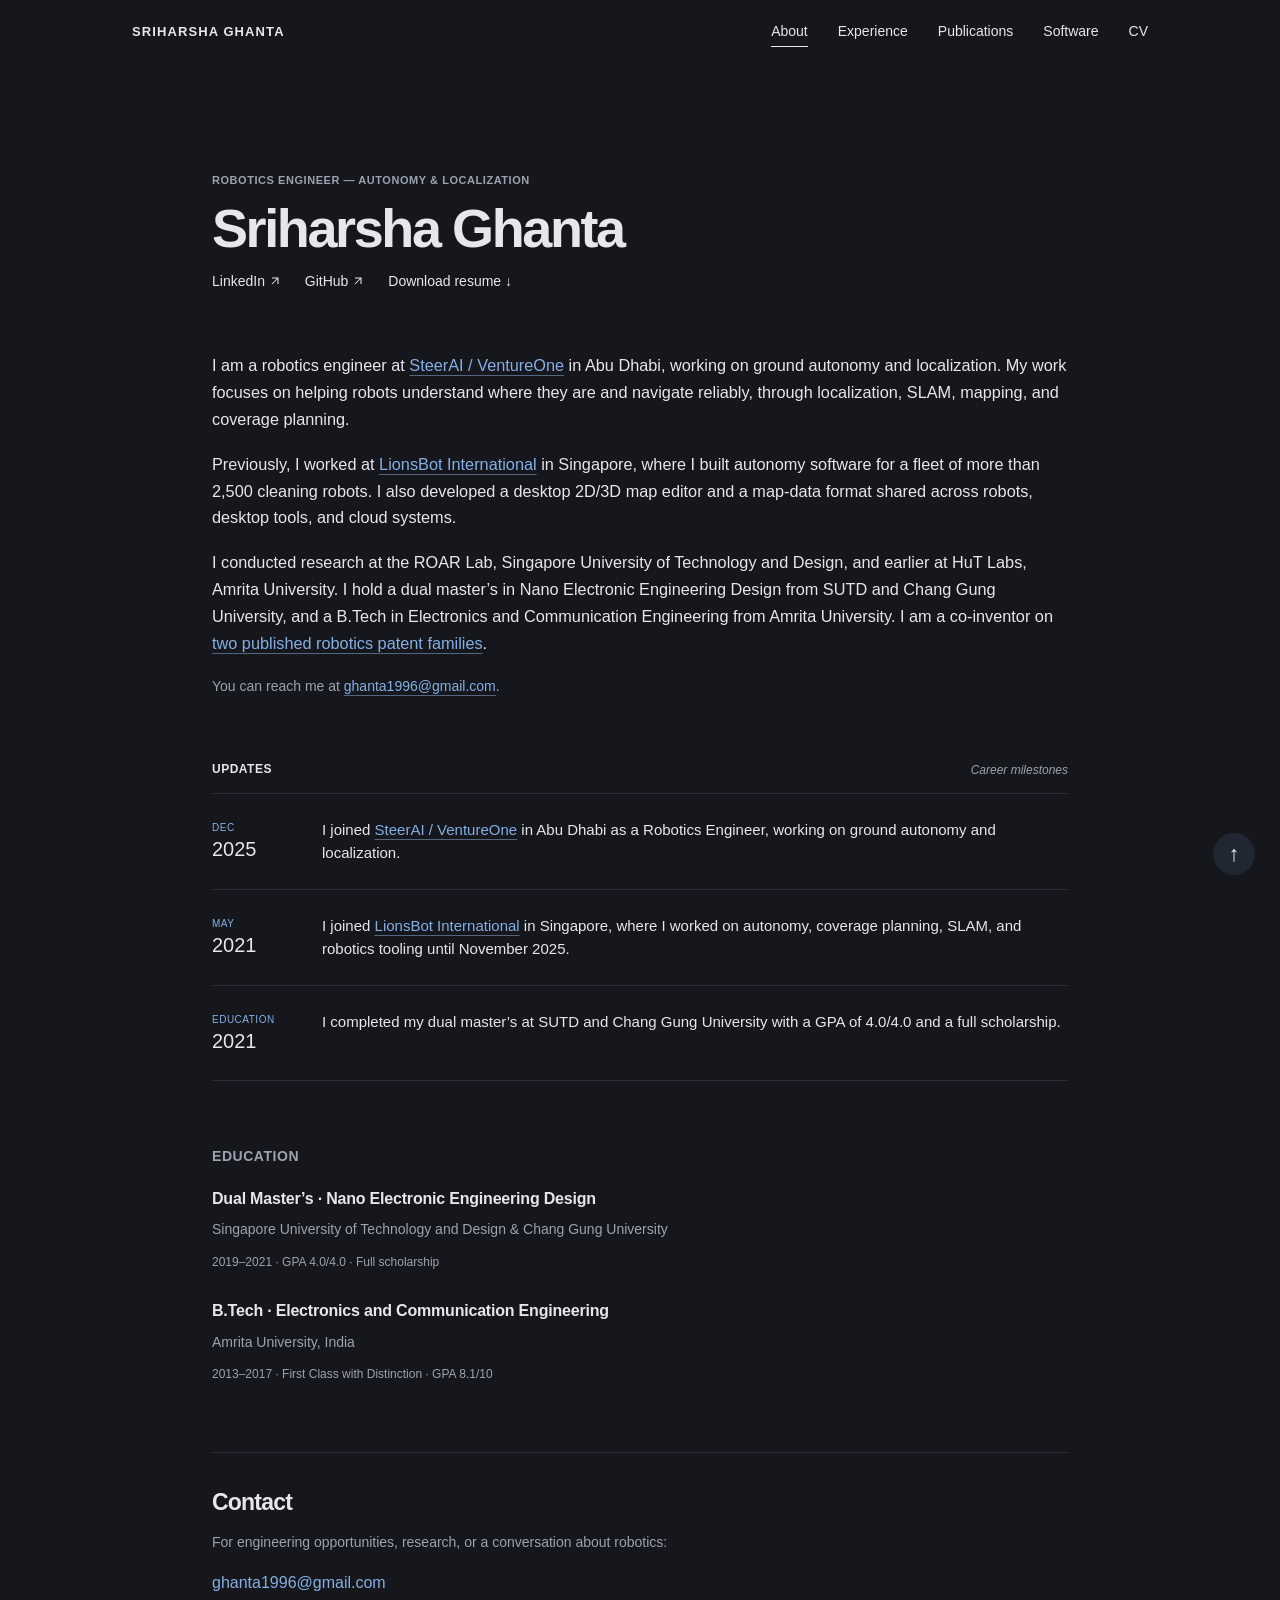
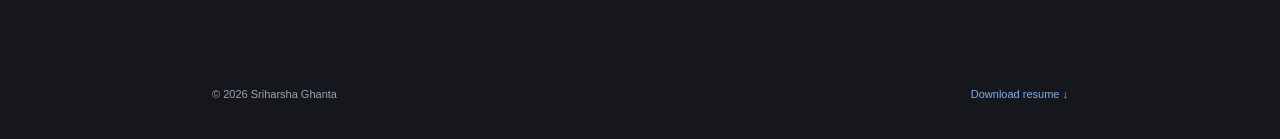
==== commit b3378a8f: "Use full record framing for portfolio history" ====
--- a/index.html
+++ b/index.html
@@ -13,5 +13,5 @@
 <p>Previously, I worked at <a href="/experience/">LionsBot International</a> in Singapore, where I built autonomy software for a fleet of more than 2,500 cleaning robots. I also developed a desktop 2D/3D map editor and a map-data format shared across robots, desktop tools, and cloud systems.</p>
 <p>I conducted research at the ROAR Lab, Singapore University of Technology and Design, and earlier at HuT Labs, Amrita University. I hold a dual master’s in Nano Electronic Engineering Design from SUTD and Chang Gung University, and a B.Tech in Electronics and Communication Engineering from Amrita University. I am a co-inventor on <a href="/publications/">two published robotics patent families</a>.</p>
 <p class="bio-contact">You can reach me at <a href="mailto:ghanta1996@gmail.com">ghanta1996@gmail.com</a>.</p></div></article>
-<section class="news" aria-labelledby="news-title"><div class="news-heading"><h2 id="news-title">UPDATES</h2><span>Selected career milestones</span></div><article class="news-item"><time datetime="2025-12"><span>DEC</span><strong>2025</strong></time><p>I joined <a href="/experience/">SteerAI / VentureOne</a> in Abu Dhabi as a Robotics Engineer, working on ground autonomy and localization.</p></article><article class="news-item"><time datetime="2021-05"><span>MAY</span><strong>2021</strong></time><p>I joined <a href="/experience/">LionsBot International</a> in Singapore, where I worked on autonomy, coverage planning, SLAM, and robotics tooling until November 2025.</p></article><article class="news-item"><time datetime="2021"><span>EDUCATION</span><strong>2021</strong></time><p>I completed my dual master’s at SUTD and Chang Gung University with a GPA of 4.0/4.0 and a full scholarship.</p></article></section>
+<section class="news" aria-labelledby="news-title"><div class="news-heading"><h2 id="news-title">UPDATES</h2><span>Career milestones</span></div><article class="news-item"><time datetime="2025-12"><span>DEC</span><strong>2025</strong></time><p>I joined <a href="/experience/">SteerAI / VentureOne</a> in Abu Dhabi as a Robotics Engineer, working on ground autonomy and localization.</p></article><article class="news-item"><time datetime="2021-05"><span>MAY</span><strong>2021</strong></time><p>I joined <a href="/experience/">LionsBot International</a> in Singapore, where I worked on autonomy, coverage planning, SLAM, and robotics tooling until November 2025.</p></article><article class="news-item"><time datetime="2021"><span>EDUCATION</span><strong>2021</strong></time><p>I completed my dual master’s at SUTD and Chang Gung University with a GPA of 4.0/4.0 and a full scholarship.</p></article></section>
 <section class="section education"><p class="eyebrow">EDUCATION</p><div class="education-grid"><article><h3>Dual Master’s · Nano Electronic Engineering Design</h3><p>Singapore University of Technology and Design & Chang Gung University</p><span>2019–2021 · GPA 4.0/4.0 · Full scholarship</span></article><article><h3>B.Tech · Electronics and Communication Engineering</h3><p>Amrita University, India</p><span>2013–2017 · First Class with Distinction · GPA 8.1/10</span></article></div></section><section class="contact" id="contact"><h2>Contact</h2><p>For engineering opportunities, research, or a conversation about robotics:</p><a href="mailto:ghanta1996@gmail.com">ghanta1996@gmail.com</a></section></main><footer><span>© <span id="year">2026</span> Sriharsha Ghanta</span><a href="/assets/resume.pdf" download="Sriharsha_Ghanta_Resume.pdf">Download resume ↓</a></footer><a class="back-top" href="/#about" aria-label="Back to top">↑</a></body></html>
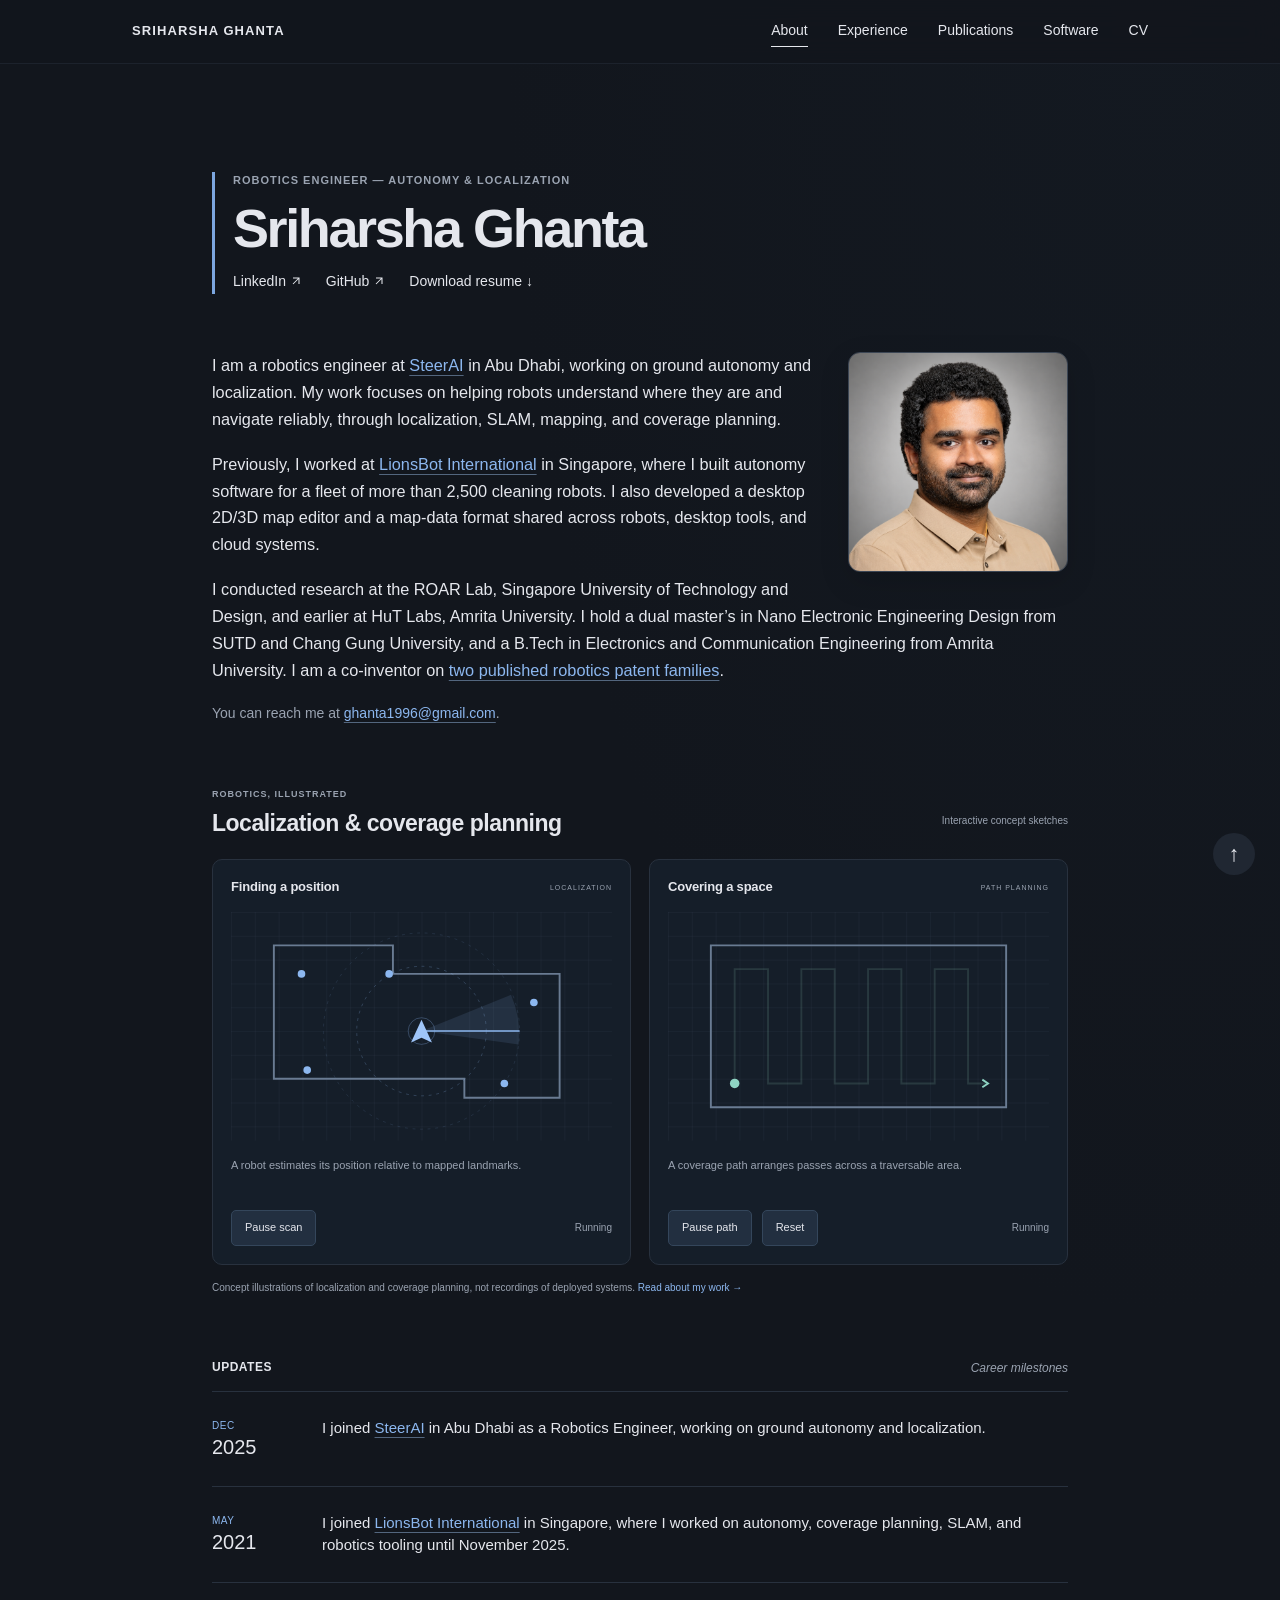
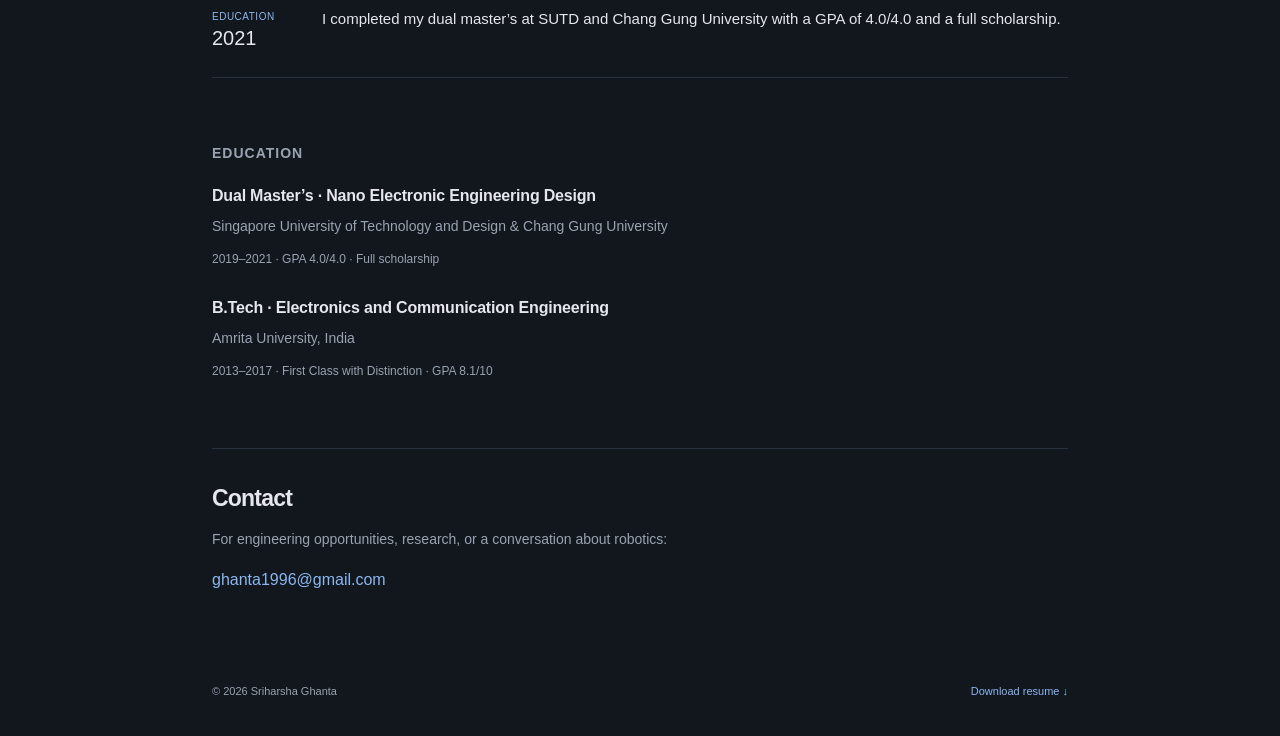
==== commit 23ce8a27: "Modernize portfolio with portrait, interactive illustrations and mobile CV reader" ====
--- a/index.html
+++ b/index.html
@@ -7,11 +7,11 @@
 <link rel="icon" href="/assets/favicon.svg" type="image/svg+xml"><link rel="stylesheet" href="/styles.css"><script src="/script.js" defer></script>
 </head>
 <body><a class="skip" href="#main">Skip to content</a>
-<header id="topnav"><div class="topnav-inner"><a class="wordmark" href="/#about">SRIHARSHA GHANTA</a><nav aria-label="Main navigation"><a href="/#about">About</a><a href="/experience/">Experience</a><a href="/publications/">Publications</a><a href="/software/">Software</a><a href="/cv/">CV</a></nav></div></header>
+<header id="topnav"><div class="topnav-inner"><a class="wordmark" href="/">SRIHARSHA GHANTA</a><nav aria-label="Main navigation"><a href="/">About</a><a href="/experience/">Experience</a><a href="/publications/">Publications</a><a href="/software/">Software</a><a href="/cv/">CV</a></nav></div></header>
 <main id="main"><article class="home" id="about"><div class="profile-heading"><p class="eyebrow">ROBOTICS ENGINEER — AUTONOMY & LOCALIZATION</p><h1>Sriharsha Ghanta</h1><div class="profile-links"><a href="https://www.linkedin.com/in/ghanta1996/" target="_blank" rel="noopener noreferrer">LinkedIn <svg class="external-icon" aria-hidden="true" viewBox="0 0 16 16" fill="none"><path d="M4 12L12 4M4 4h8v8" stroke="currentColor" stroke-width="1.4"/></svg></a><a href="https://github.com/ghanta1996" target="_blank" rel="noopener noreferrer">GitHub <svg class="external-icon" aria-hidden="true" viewBox="0 0 16 16" fill="none"><path d="M4 12L12 4M4 4h8v8" stroke="currentColor" stroke-width="1.4"/></svg></a><a href="/assets/resume.pdf" download="Sriharsha_Ghanta_Resume.pdf">Download resume ↓</a></div></div>
-<div class="biography"><p>I am a robotics engineer at <a href="/experience/">SteerAI / VentureOne</a> in Abu Dhabi, working on ground autonomy and localization. My work focuses on helping robots understand where they are and navigate reliably, through localization, SLAM, mapping, and coverage planning.</p>
+<div class="biography"><figure class="portrait"><img src="/assets/sriharsha-portrait.png" alt="Portrait of Sriharsha Ghanta" width="1254" height="1254" fetchpriority="high"></figure><p>I am a robotics engineer at <a href="/experience/">SteerAI</a> in Abu Dhabi, working on ground autonomy and localization. My work focuses on helping robots understand where they are and navigate reliably, through localization, SLAM, mapping, and coverage planning.</p>
 <p>Previously, I worked at <a href="/experience/">LionsBot International</a> in Singapore, where I built autonomy software for a fleet of more than 2,500 cleaning robots. I also developed a desktop 2D/3D map editor and a map-data format shared across robots, desktop tools, and cloud systems.</p>
 <p>I conducted research at the ROAR Lab, Singapore University of Technology and Design, and earlier at HuT Labs, Amrita University. I hold a dual master’s in Nano Electronic Engineering Design from SUTD and Chang Gung University, and a B.Tech in Electronics and Communication Engineering from Amrita University. I am a co-inventor on <a href="/publications/">two published robotics patent families</a>.</p>
 <p class="bio-contact">You can reach me at <a href="mailto:ghanta1996@gmail.com">ghanta1996@gmail.com</a>.</p></div></article>
-<section class="news" aria-labelledby="news-title"><div class="news-heading"><h2 id="news-title">UPDATES</h2><span>Career milestones</span></div><article class="news-item"><time datetime="2025-12"><span>DEC</span><strong>2025</strong></time><p>I joined <a href="/experience/">SteerAI / VentureOne</a> in Abu Dhabi as a Robotics Engineer, working on ground autonomy and localization.</p></article><article class="news-item"><time datetime="2021-05"><span>MAY</span><strong>2021</strong></time><p>I joined <a href="/experience/">LionsBot International</a> in Singapore, where I worked on autonomy, coverage planning, SLAM, and robotics tooling until November 2025.</p></article><article class="news-item"><time datetime="2021"><span>EDUCATION</span><strong>2021</strong></time><p>I completed my dual master’s at SUTD and Chang Gung University with a GPA of 4.0/4.0 and a full scholarship.</p></article></section>
-<section class="section education"><p class="eyebrow">EDUCATION</p><div class="education-grid"><article><h3>Dual Master’s · Nano Electronic Engineering Design</h3><p>Singapore University of Technology and Design & Chang Gung University</p><span>2019–2021 · GPA 4.0/4.0 · Full scholarship</span></article><article><h3>B.Tech · Electronics and Communication Engineering</h3><p>Amrita University, India</p><span>2013–2017 · First Class with Distinction · GPA 8.1/10</span></article></div></section><section class="contact" id="contact"><h2>Contact</h2><p>For engineering opportunities, research, or a conversation about robotics:</p><a href="mailto:ghanta1996@gmail.com">ghanta1996@gmail.com</a></section></main><footer><span>© <span id="year">2026</span> Sriharsha Ghanta</span><a href="/assets/resume.pdf" download="Sriharsha_Ghanta_Resume.pdf">Download resume ↓</a></footer><a class="back-top" href="/#about" aria-label="Back to top">↑</a></body></html>+<section class="robotics-lab" aria-labelledby="lab-title"><div class="lab-heading"><div><p class="eyebrow">ROBOTICS, ILLUSTRATED</p><h2 id="lab-title">Localization & coverage planning</h2></div><p>Interactive concept sketches</p></div><div class="demo-grid"><article class="robot-demo" data-demo="localization"><div class="demo-title"><h3>Finding a position</h3><span>LOCALIZATION</span></div><svg viewBox="0 0 400 240" role="img" aria-label="Animated concept illustration of a robot scanning landmarks inside a map"><defs><pattern id="demo-grid" width="25" height="25" patternUnits="userSpaceOnUse"><path d="M25 0H0V25" fill="none" stroke="#71829b" stroke-opacity=".13"/></pattern></defs><rect width="400" height="240" fill="url(#demo-grid)"/><path d="M45 35H170V65H345V195H245V175H45Z" class="demo-wall"/><circle cx="200" cy="125" r="68" class="scan-ring"/><circle cx="200" cy="125" r="103" class="scan-ring outer"/><g class="scan-sweep"><path d="M200 125L294 87A103 103 0 0 1 302 139Z" fill="#8cb7ef" opacity=".12"/><path d="M200 125L303 125" stroke="#8cb7ef" stroke-width="1.5"/></g><g class="landmarks"><circle cx="74" cy="65" r="4"><title>Mapped landmark</title></circle><circle cx="166" cy="65" r="4"/><circle cx="318" cy="95" r="4"/><circle cx="287" cy="180" r="4"/><circle cx="80" cy="166" r="4"/></g><path d="M200 113L211 137L200 132L189 137Z" fill="#9fc5f8"/><circle cx="200" cy="125" r="14" fill="none" stroke="#8cb7ef" stroke-opacity=".3"/></svg><p>A robot estimates its position relative to mapped landmarks.</p><div class="demo-controls"><button type="button" class="demo-toggle" aria-pressed="false">Play scan</button><span class="demo-status" aria-live="polite">Paused</span></div></article><article class="robot-demo" data-demo="coverage"><div class="demo-title"><h3>Covering a space</h3><span>PATH PLANNING</span></div><svg viewBox="0 0 400 240" role="img" aria-label="Animated concept illustration of parallel coverage paths inside a floor plan"><rect width="400" height="240" fill="url(#demo-grid)"/><path d="M45 35H355V205H45Z" class="demo-wall"/><path d="M70 180V60H105V180H140V60H175V180H210V60H245V180H280V60H315V180H335" class="coverage-guide"/><path d="M70 180V60H105V180H140V60H175V180H210V60H245V180H280V60H315V180H335" class="coverage-trace" pathLength="100"/><circle cx="70" cy="180" r="5" fill="#8fd4c3"/><path d="M330 176L336 180L330 184" fill="none" stroke="#8fd4c3" stroke-width="2"/></svg><p>A coverage path arranges passes across a traversable area.</p><div class="demo-controls"><button type="button" class="demo-toggle" aria-pressed="false">Play path</button><button type="button" class="demo-reset">Reset</button><span class="demo-status" aria-live="polite">Paused</span></div></article></div><p class="concept-note">Concept illustrations of localization and coverage planning, not recordings of deployed systems. <a href="/software/">Read about my work →</a></p></section><section class="news" aria-labelledby="news-title"><div class="news-heading"><h2 id="news-title">UPDATES</h2><span>Career milestones</span></div><article class="news-item"><time datetime="2025-12"><span>DEC</span><strong>2025</strong></time><p>I joined <a href="/experience/">SteerAI</a> in Abu Dhabi as a Robotics Engineer, working on ground autonomy and localization.</p></article><article class="news-item"><time datetime="2021-05"><span>MAY</span><strong>2021</strong></time><p>I joined <a href="/experience/">LionsBot International</a> in Singapore, where I worked on autonomy, coverage planning, SLAM, and robotics tooling until November 2025.</p></article><article class="news-item"><time datetime="2021"><span>EDUCATION</span><strong>2021</strong></time><p>I completed my dual master’s at SUTD and Chang Gung University with a GPA of 4.0/4.0 and a full scholarship.</p></article></section>
+<section class="section education"><p class="eyebrow">EDUCATION</p><div class="education-grid"><article><h3>Dual Master’s · Nano Electronic Engineering Design</h3><p>Singapore University of Technology and Design & Chang Gung University</p><span>2019–2021 · GPA 4.0/4.0 · Full scholarship</span></article><article><h3>B.Tech · Electronics and Communication Engineering</h3><p>Amrita University, India</p><span>2013–2017 · First Class with Distinction · GPA 8.1/10</span></article></div></section><section class="contact" id="contact"><h2>Contact</h2><p>For engineering opportunities, research, or a conversation about robotics:</p><a href="mailto:ghanta1996@gmail.com">ghanta1996@gmail.com</a></section></main><footer><span>© <span id="year">2026</span> Sriharsha Ghanta</span><a href="/assets/resume.pdf" download="Sriharsha_Ghanta_Resume.pdf">Download resume ↓</a></footer><a class="back-top" href="/" aria-label="Back to top">↑</a></body></html>
--- a/styles.css
+++ b/styles.css
@@ -1,3 +1,7 @@
 :root{color-scheme:dark;--bg:#15171c;--content:#131923;--fg:#e5e7ed;--muted:#9aa3b1;--line:#292e38;--accent:#85afe4}*{box-sizing:border-box}html{scroll-behavior:smooth;scroll-padding-top:90px}body{margin:0;background:var(--bg);color:var(--fg);font-family:-apple-system,BlinkMacSystemFont,'Segoe UI',Arial,sans-serif;font-size:16px;line-height:1.7;-webkit-font-smoothing:antialiased}a{color:var(--accent);text-decoration:none}a:hover{text-decoration:underline;text-underline-offset:4px}a:focus-visible,summary:focus-visible{outline:2px solid var(--accent);outline-offset:5px}::selection{background:#35547b;color:white}.skip{position:fixed;top:-100px;background:var(--content);z-index:10;padding:10px}.skip:focus{top:10px}#topnav{height:64px;background:var(--bg);position:sticky;top:0;z-index:5}.topnav-inner{max-width:1200px;margin:auto;height:100%;padding:0 32px;display:flex;align-items:center;justify-content:space-between;gap:25px}.wordmark{font-size:13px;font-weight:650;letter-spacing:1.1px;color:var(--fg);white-space:nowrap}nav{display:flex;gap:30px;font-size:14px}nav a{color:var(--fg);padding:3px 0}nav a[aria-current]{border-bottom:1px solid var(--fg)}main,footer{max-width:980px;margin:auto;padding-left:36px;padding-right:36px}.home{padding:108px 0 0}.eyebrow{font-size:11px;letter-spacing:.55px;color:var(--muted);font-weight:600;line-height:1.5;margin:0 0 8px}h1{font-size:54px;line-height:1.18;letter-spacing:-2px;font-weight:650;margin:0 0 10px}.profile-links{display:flex;gap:24px;flex-wrap:wrap;font-size:14px}.profile-links a{color:var(--fg)}.biography{margin-top:58px;font-size:16px;line-height:1.72}.biography p{margin:0 0 18px}.biography a,.news a{text-decoration:underline;text-decoration-color:#53667e;text-underline-offset:4px}.bio-contact{color:var(--muted);font-size:14px}.news{margin-top:62px}.news-heading{display:flex;justify-content:space-between;align-items:center;border-bottom:1px solid var(--line);padding-bottom:13px;gap:20px}.news-heading h2{font-size:12px;font-weight:600;letter-spacing:.5px;margin:0}.news-heading>span{font-size:12px;color:var(--muted);font-style:italic}.news-item{display:grid;grid-template-columns:86px 1fr;gap:24px;border-bottom:1px solid var(--line);padding:25px 0;align-items:start}.news-item time{display:flex;flex-direction:column;line-height:1.4;padding-top:2px}.news-item time span{color:var(--accent);font-size:10px;letter-spacing:.5px}.news-item time strong{font-size:20px;font-weight:400}.news-item p{margin:0;font-size:15px;line-height:1.5}.section{padding:65px 0 0}.section-heading{margin-bottom:30px}.section-heading .eyebrow{margin-bottom:8px}h2{font-size:32px;line-height:1.3;letter-spacing:-.8px;font-weight:600;margin:0}h3{font-size:17px;line-height:1.45;font-weight:550;letter-spacing:-.2px;margin:0 0 12px}.research-grid{display:flex;flex-direction:column}.research-grid>div:first-child{order:2}.group-title{font-size:19px;margin:25px 0 20px}.group-title span{font-size:12px;color:var(--muted);font-weight:400;margin-left:10px}.publication{display:grid;grid-template-columns:150px 1fr;gap:24px;position:relative;border-top:1px solid var(--line);padding:28px 0}.publication>span{font-size:11px;color:var(--accent);padding-top:5px}.publication h4{font-size:17px;font-weight:550;line-height:1.5;margin:0}.research-item{padding:24px 0;border-top:1px solid var(--line)}.research-item h4{font-size:16px;font-weight:550;line-height:1.5;margin:0}.research-item p{font-size:14px;color:var(--muted);margin:10px 0}.research-item a{font-size:13px}.research-item .reference{font-size:12px}.external-icon{width:12px;height:12px;vertical-align:-1px}.work-card{padding:25px 0;border-top:1px solid var(--line)}.work-number{font-size:10px;color:var(--muted);letter-spacing:.5px}.work-card h3{margin:8px 0 12px}.work-card p{font-size:15px;color:var(--muted);margin:0 0 15px}.tags{display:flex;gap:8px;flex-wrap:wrap}.tags span{font-size:11px;border:1px solid var(--line);border-radius:20px;padding:2px 10px;color:var(--muted)}.work-context{font-size:12px;color:var(--muted);margin-top:14px}.project-details{margin-top:14px}.project-details summary{font-size:12px;color:var(--accent);cursor:pointer;list-style:none;display:flex;align-items:center;gap:10px}.project-details summary::-webkit-details-marker{display:none}.project-details summary span{font-size:18px}.project-details[open] summary span{transform:rotate(45deg)}.project-details p{padding:15px 0 0;font-size:14px}.job{padding:25px 0;border-top:1px solid var(--line)}.job-heading{display:flex;justify-content:space-between;gap:20px;align-items:baseline}.job-heading h3{margin:0}.job-heading>span{font-size:12px;color:var(--muted);white-space:nowrap}.job p{font-size:14px;color:var(--muted);margin:12px 0 0}.job .role{color:var(--fg);font-size:13px;margin-top:7px}.role span{color:var(--muted);margin-left:15px}.skills{padding:25px 0;border-top:1px solid var(--line);display:grid;grid-template-columns:repeat(3,1fr);gap:25px}.skills>h3{grid-column:1/-1;margin:0}.skills h4{font-size:12px;font-weight:550;margin:0 0 8px}.skills p{font-size:13px;color:var(--muted);margin:0}.education-grid{display:grid;gap:25px;padding-top:15px}.education h3{font-size:16px;margin:0 0 8px}.education p{font-size:14px;color:var(--muted);margin:0 0 5px}.education article>span{font-size:12px;color:var(--muted)}.contact{margin-top:65px;padding:35px 0;border-top:1px solid var(--line)}.contact h2{font-size:23px}.contact p{font-size:14px;color:var(--muted)}footer{margin-top:30px;padding-top:24px;padding-bottom:35px;display:flex;justify-content:space-between;font-size:11px;color:var(--muted);gap:20px}.back-top{position:fixed;bottom:25px;right:25px;display:grid;place-items:center;width:42px;height:42px;border-radius:50%;background:#202732;color:var(--fg);font-size:22px}@media(min-width:1300px){main,footer{max-width:1040px}.topnav-inner{max-width:1320px}}@media(max-width:700px){.topnav-inner{padding:0 22px;gap:15px;flex-wrap:wrap}#topnav{height:auto;min-height:95px;padding:16px 0 12px}.wordmark{font-size:12px}nav{gap:20px;width:100%;justify-content:space-between;font-size:11px}main,footer{padding-left:24px;padding-right:24px}.home{padding-top:55px}h1{font-size:39px;letter-spacing:-1.5px}.eyebrow{font-size:9px}.profile-links{gap:19px;font-size:12px}.biography{margin-top:38px;font-size:15px}.news{margin-top:40px}.news-heading>span{font-size:10px}.news-item{grid-template-columns:60px 1fr;gap:16px;padding:22px 0}.news-item p{font-size:14px}.news-item time strong{font-size:18px}.section{padding-top:45px}h2{font-size:28px}.publication{grid-template-columns:1fr;gap:8px;padding:22px 0}.publication h4{font-size:16px}.job-heading{display:block}.job-heading>span{display:block;margin-top:5px}.role span{display:block;margin-left:0}.skills{grid-template-columns:1fr;gap:20px}.contact{margin-top:40px}.back-top{right:14px;bottom:14px;width:34px;height:34px}footer{font-size:10px;flex-wrap:wrap}}@media(prefers-reduced-motion:reduce){html{scroll-behavior:auto}}
 body{font-family:Inter,-apple-system,BlinkMacSystemFont,'Segoe UI',Arial,sans-serif}main,footer{max-width:928px}.home{padding-top:108px}h1{letter-spacing:-2.4px}.biography{font-size:16.3px;line-height:1.65}.topnav-inner{max-width:1080px}.subpage{padding-top:72px;min-height:75vh}.subpage>.section{padding-top:0}.page-intro{color:var(--fg);margin:22px 0;line-height:1.7}.year-jump{display:flex;gap:9px;margin:26px 0 40px}.year-jump a{padding:6px 13px;border:1px solid var(--line);border-radius:22px;background:#1d2430;color:var(--muted);font-size:12px}.publication h4{font-size:18px}.subpage .section-heading h2{font-size:38px;letter-spacing:-1.2px}#patents,[id^="year-"]{scroll-margin-top:100px}@media(max-width:700px){.home{padding-top:55px}.subpage{padding-top:42px}.subpage .section-heading h2{font-size:31px}}
 .page-title{font-size:38px;letter-spacing:-1.2px;line-height:1.3;margin:0;font-weight:600}.project-jump{display:flex;flex-wrap:wrap;gap:8px 20px;margin:25px 0 35px;font-size:12px}.project-jump a{color:var(--accent)}.project-title{font-size:23px;letter-spacing:-.5px;margin:9px 0}.work-card .project-org{font-size:12px;color:var(--accent);margin-bottom:23px}.project-part{margin:18px 0}.project-part h4{font-size:13px;font-weight:600;margin:0 0 5px}.project-part p{font-size:14px;line-height:1.8;margin:0}.work-card .project-tools{font-size:11px;color:var(--muted);border-top:1px dashed var(--line);padding-top:15px;margin:22px 0 0}.contributions{font-size:14px;color:var(--muted);padding-left:22px;margin:18px 0;line-height:1.85}.contributions li{margin:7px 0}.inline-link{font-size:12px}.cv-actions{display:flex;gap:25px;flex-wrap:wrap;font-size:14px;margin:25px 0}.cv-viewer{display:block;width:100%;height:1050px;height:min(1100px,85vh);border:1px solid var(--line);background:#20242b;border-radius:6px;margin-bottom:30px}.pdf-fallback{padding:30px}.project-jump a,.work-card[id]{scroll-margin-top:100px}@media(max-width:700px){.page-title{font-size:31px}.project-title{font-size:21px}.project-jump{justify-content:flex-start;font-size:11px}.cv-viewer{height:70vh;min-height:440px}.cv-actions{font-size:12px;gap:20px}}
+/* Quiet refinement of the academic layout. */
+:root{--bg:#12161d;--line:#28313e;--accent:#8cb7ef}body{background:radial-gradient(ellipse at 90% 0,#1a253033,transparent 40%),var(--bg)}#topnav{background:#12161df2;border-bottom:1px solid #28313e80;backdrop-filter:blur(16px)}.wordmark{transition:color .2s}.wordmark:hover{color:var(--accent);text-decoration:none}nav a{transition:color .2s}nav a:hover{color:var(--accent);text-decoration:none}h1{font-weight:650}.profile-heading{padding-left:18px;border-left:3px solid #7ca6df}.eyebrow{letter-spacing:1px}.news-item{transition:background .2s}.news-item:hover{background:#8cb7ef05}.work-card{padding-top:32px;padding-bottom:32px}.work-card:target{border-top-color:var(--accent)}.illustration{margin:28px 0 32px;padding:0;border:1px solid var(--line);border-radius:12px;overflow:hidden;background:#131923}.illustration img{width:100%;height:auto;display:block}.illustration figcaption{padding:10px 16px;font-size:10px;color:var(--muted);border-top:1px solid var(--line);letter-spacing:.25px}.cv-reader{border:1px solid var(--line);border-radius:10px;overflow:hidden;margin:28px 0}.cv-toolbar{display:flex;align-items:center;justify-content:space-between;gap:15px;padding:12px 16px;background:#1b2330;font-size:12px}.reader-page-count{color:var(--muted)}.cv-zoom-controls{display:flex;gap:9px;align-items:center}.cv-zoom-controls button{border:1px solid #374354;background:#242f40;color:var(--fg);border-radius:5px;min-width:34px;min-height:34px;padding:5px 10px;cursor:pointer;font:inherit}.cv-zoom-controls button:hover{border-color:var(--accent)}.cv-zoom-controls button:disabled{opacity:.4;cursor:default}.cv-zoom-controls output{min-width:40px;text-align:center;font-variant-numeric:tabular-nums}.cv-pages{overflow:auto;max-height:85vh;background:#202630;overscroll-behavior:contain}.cv-pages-inner{width:100%;padding:18px;min-width:0}.cv-sheet{margin:0 0 18px;box-shadow:0 3px 15px #0003;background:white}.cv-sheet:last-child{margin-bottom:0}.cv-sheet>img{display:block;width:100%;height:auto}.cv-transcript{background:#f2f4f5;color:#172838;padding:8px 15px;font-size:11px}.cv-transcript summary{cursor:pointer}.cv-transcript pre{white-space:pre-wrap;overflow-wrap:anywhere;font:12px/1.8 Arial,sans-serif}.cv-zoom-controls button:focus-visible{outline:2px solid var(--accent);outline-offset:3px}@media(max-width:700px){.cv-toolbar{padding:10px;flex-wrap:wrap;font-size:11px;gap:8px}.cv-zoom-controls{gap:5px}.cv-zoom-controls button{min-width:34px;min-height:36px;padding:4px 8px}.cv-pages{max-height:78vh}.cv-pages-inner{padding:7px}.cv-sheet{margin-bottom:10px}.profile-heading{padding-left:14px}.illustration{border-radius:8px}}
+.robotics-lab{margin-top:45px}.lab-heading{display:flex;justify-content:space-between;align-items:end;gap:20px;margin-bottom:20px}.lab-heading h2{font-size:23px;letter-spacing:-.5px}.lab-heading .eyebrow{font-size:9px}.lab-heading>p{font-size:10px;color:var(--muted);white-space:nowrap}.demo-grid{display:grid;grid-template-columns:1fr 1fr;gap:18px}.robot-demo{border:1px solid var(--line);border-radius:10px;padding:18px;background:#151e29}.demo-title{display:flex;align-items:center;justify-content:space-between;gap:10px}.demo-title h3{font-size:13px;margin:0}.demo-title>span{font-size:7px;letter-spacing:1px;color:var(--muted)}.robot-demo svg{display:block;width:100%;height:auto;margin:15px 0}.demo-wall{fill:none;stroke:#697b92;stroke-width:2}.scan-ring{fill:none;stroke:#8cb7ef;stroke-opacity:.25;stroke-dasharray:3 5}.scan-ring.outer{stroke-opacity:.12}.landmarks{fill:#8cb7ef}.robot-demo>p{color:var(--muted);font-size:11px;line-height:1.7;min-height:38px;margin:0 0 16px}.demo-controls{display:flex;gap:10px;align-items:center}.demo-controls button{background:#222f40;border:1px solid #34465b;color:var(--fg);padding:6px 13px;border-radius:5px;font-family:inherit;font-size:11px;line-height:1.5;cursor:pointer;min-height:36px}.demo-controls button:hover{border-color:var(--accent)}.demo-controls button:focus-visible{outline:2px solid var(--accent);outline-offset:3px}.demo-status{margin-left:auto;color:var(--muted);font-size:10px}.coverage-guide{fill:none;stroke:#89bdaa;stroke-opacity:.17;stroke-width:2}.coverage-trace{fill:none;stroke:#8fd4c3;stroke-width:2;stroke-linecap:round;stroke-dasharray:100;stroke-dashoffset:100}.has-animation .coverage-trace{animation:coverage-draw 10s linear infinite;animation-play-state:paused}.has-animation .scan-sweep{transform-origin:200px 125px;animation:scan-sweep 8s linear infinite;animation-play-state:paused}.is-running .coverage-trace,.is-running .scan-sweep{animation-play-state:running}.concept-note{font-size:10px;color:var(--muted);margin-top:14px}.concept-note a{white-space:nowrap}@keyframes coverage-draw{0%{stroke-dashoffset:100}90%,100%{stroke-dashoffset:0}}@keyframes scan-sweep{to{transform:rotate(360deg)}}@media(max-width:700px){.demo-grid{grid-template-columns:1fr}.lab-heading{display:block}.lab-heading>p{margin:8px 0}.robot-demo{padding:16px}.robot-demo>p{min-height:0}.demo-title>span{font-size:8px}.demo-controls button{min-height:42px}.robotics-lab{margin-top:36px}}@media(prefers-reduced-motion:reduce){.has-animation .scan-sweep,.has-animation .coverage-trace{animation-duration:30s}}
+.portrait{float:right;width:220px;margin:0 0 22px 34px;border-radius:12px;overflow:hidden;border:1px solid #3c4654;box-shadow:0 10px 30px #0002}.portrait img{display:block;width:100%;height:auto}.biography:after{content:'';display:block;clear:both}@media(max-width:700px){.portrait{width:150px;margin:2px 0 18px 20px;border-radius:9px}.biography{font-size:15px}}@media(max-width:420px){.portrait{float:none;width:180px;margin:0 0 24px}.biography{display:flow-root}}
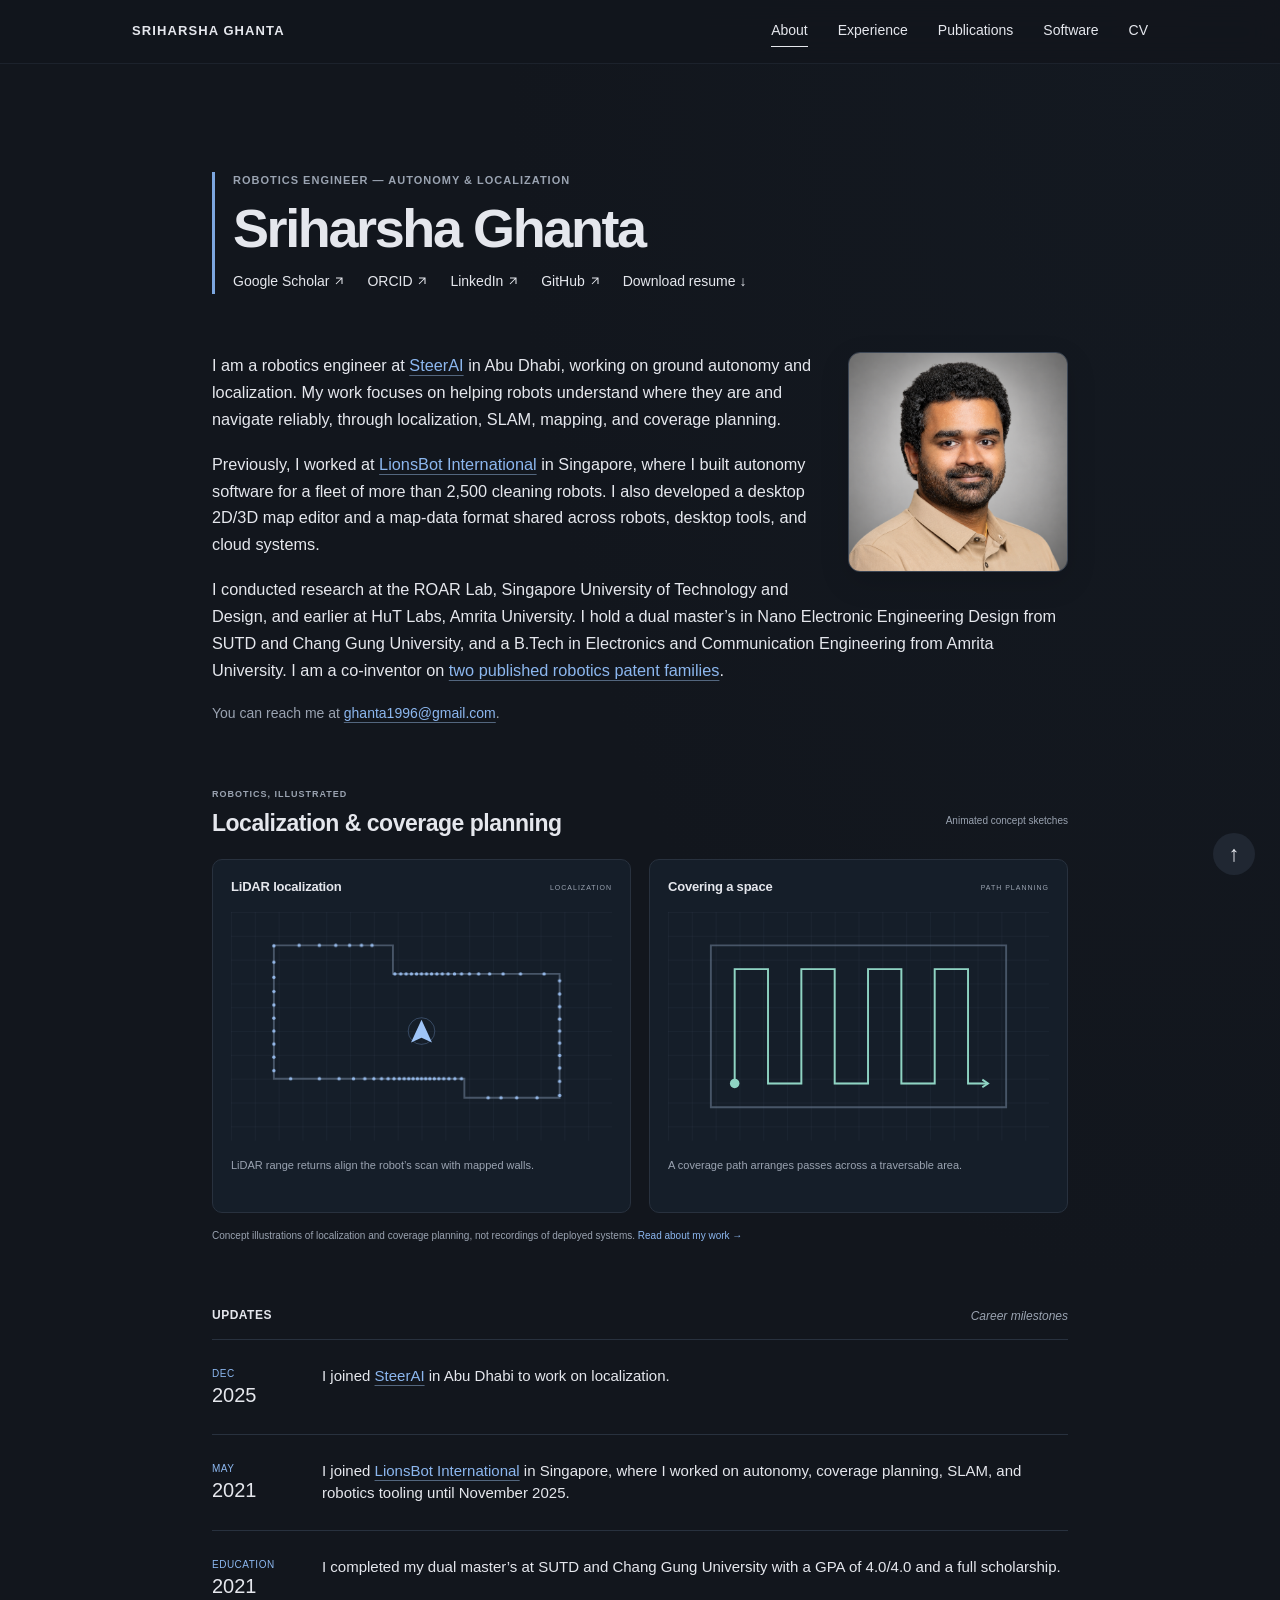
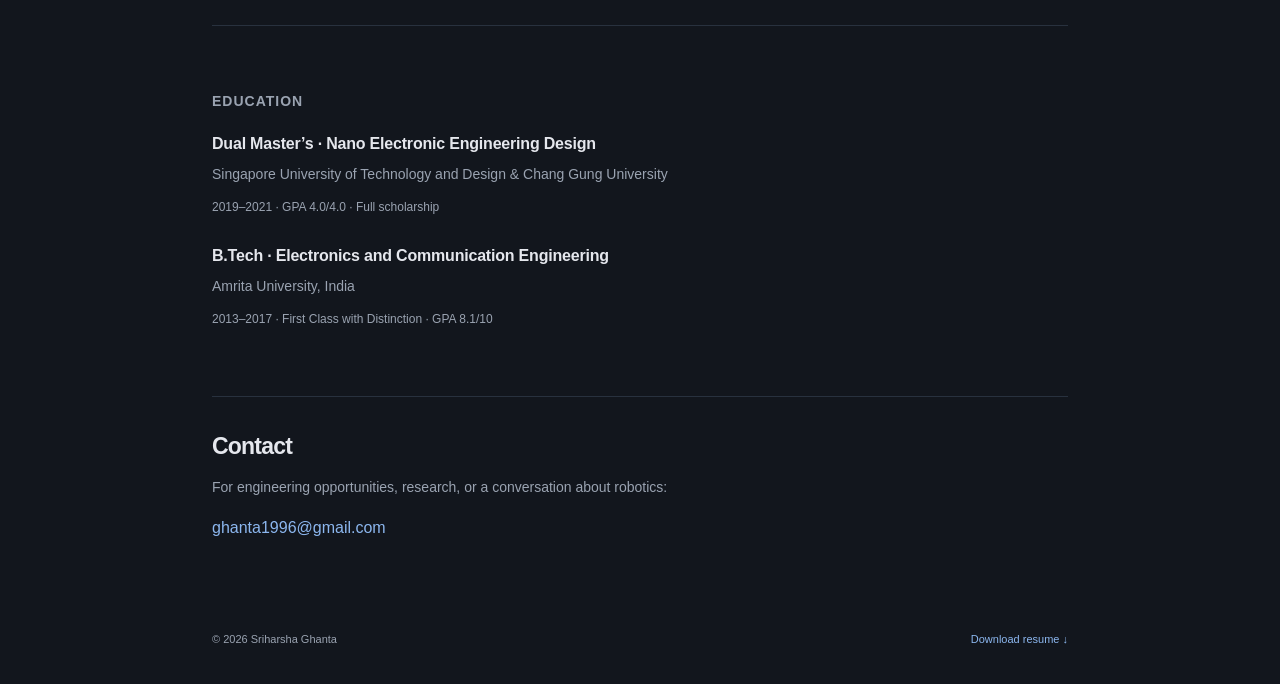
==== commit c6d45ee8: "Correct lidar illustration and project copy; complete verified bibliography" ====
--- a/index.html
+++ b/index.html
@@ -8,10 +8,10 @@
 </head>
 <body><a class="skip" href="#main">Skip to content</a>
 <header id="topnav"><div class="topnav-inner"><a class="wordmark" href="/">SRIHARSHA GHANTA</a><nav aria-label="Main navigation"><a href="/">About</a><a href="/experience/">Experience</a><a href="/publications/">Publications</a><a href="/software/">Software</a><a href="/cv/">CV</a></nav></div></header>
-<main id="main"><article class="home" id="about"><div class="profile-heading"><p class="eyebrow">ROBOTICS ENGINEER — AUTONOMY & LOCALIZATION</p><h1>Sriharsha Ghanta</h1><div class="profile-links"><a href="https://www.linkedin.com/in/ghanta1996/" target="_blank" rel="noopener noreferrer">LinkedIn <svg class="external-icon" aria-hidden="true" viewBox="0 0 16 16" fill="none"><path d="M4 12L12 4M4 4h8v8" stroke="currentColor" stroke-width="1.4"/></svg></a><a href="https://github.com/ghanta1996" target="_blank" rel="noopener noreferrer">GitHub <svg class="external-icon" aria-hidden="true" viewBox="0 0 16 16" fill="none"><path d="M4 12L12 4M4 4h8v8" stroke="currentColor" stroke-width="1.4"/></svg></a><a href="/assets/resume.pdf" download="Sriharsha_Ghanta_Resume.pdf">Download resume ↓</a></div></div>
+<main id="main"><article class="home" id="about"><div class="profile-heading"><p class="eyebrow">ROBOTICS ENGINEER — AUTONOMY & LOCALIZATION</p><h1>Sriharsha Ghanta</h1><div class="profile-links"><a href="https://scholar.google.com/citations?user=cGXteiUAAAAJ&amp;hl=en" target="_blank" rel="noopener noreferrer">Google Scholar <svg class="external-icon" aria-hidden="true" viewBox="0 0 16 16" fill="none"><path d="M4 12L12 4M4 4h8v8" stroke="currentColor" stroke-width="1.4"/></svg></a><a href="https://orcid.org/0000-0001-5063-0025" target="_blank" rel="noopener noreferrer">ORCID <svg class="external-icon" aria-hidden="true" viewBox="0 0 16 16" fill="none"><path d="M4 12L12 4M4 4h8v8" stroke="currentColor" stroke-width="1.4"/></svg></a><a href="https://www.linkedin.com/in/ghanta1996/" target="_blank" rel="noopener noreferrer">LinkedIn <svg class="external-icon" aria-hidden="true" viewBox="0 0 16 16" fill="none"><path d="M4 12L12 4M4 4h8v8" stroke="currentColor" stroke-width="1.4"/></svg></a><a href="https://github.com/ghanta1996" target="_blank" rel="noopener noreferrer">GitHub <svg class="external-icon" aria-hidden="true" viewBox="0 0 16 16" fill="none"><path d="M4 12L12 4M4 4h8v8" stroke="currentColor" stroke-width="1.4"/></svg></a><a href="/assets/resume.pdf" download="Sriharsha_Ghanta_Resume.pdf">Download resume ↓</a></div></div>
 <div class="biography"><figure class="portrait"><img src="/assets/sriharsha-portrait.png" alt="Portrait of Sriharsha Ghanta" width="1254" height="1254" fetchpriority="high"></figure><p>I am a robotics engineer at <a href="/experience/">SteerAI</a> in Abu Dhabi, working on ground autonomy and localization. My work focuses on helping robots understand where they are and navigate reliably, through localization, SLAM, mapping, and coverage planning.</p>
 <p>Previously, I worked at <a href="/experience/">LionsBot International</a> in Singapore, where I built autonomy software for a fleet of more than 2,500 cleaning robots. I also developed a desktop 2D/3D map editor and a map-data format shared across robots, desktop tools, and cloud systems.</p>
 <p>I conducted research at the ROAR Lab, Singapore University of Technology and Design, and earlier at HuT Labs, Amrita University. I hold a dual master’s in Nano Electronic Engineering Design from SUTD and Chang Gung University, and a B.Tech in Electronics and Communication Engineering from Amrita University. I am a co-inventor on <a href="/publications/">two published robotics patent families</a>.</p>
 <p class="bio-contact">You can reach me at <a href="mailto:ghanta1996@gmail.com">ghanta1996@gmail.com</a>.</p></div></article>
-<section class="robotics-lab" aria-labelledby="lab-title"><div class="lab-heading"><div><p class="eyebrow">ROBOTICS, ILLUSTRATED</p><h2 id="lab-title">Localization & coverage planning</h2></div><p>Interactive concept sketches</p></div><div class="demo-grid"><article class="robot-demo" data-demo="localization"><div class="demo-title"><h3>Finding a position</h3><span>LOCALIZATION</span></div><svg viewBox="0 0 400 240" role="img" aria-label="Animated concept illustration of a robot scanning landmarks inside a map"><defs><pattern id="demo-grid" width="25" height="25" patternUnits="userSpaceOnUse"><path d="M25 0H0V25" fill="none" stroke="#71829b" stroke-opacity=".13"/></pattern></defs><rect width="400" height="240" fill="url(#demo-grid)"/><path d="M45 35H170V65H345V195H245V175H45Z" class="demo-wall"/><circle cx="200" cy="125" r="68" class="scan-ring"/><circle cx="200" cy="125" r="103" class="scan-ring outer"/><g class="scan-sweep"><path d="M200 125L294 87A103 103 0 0 1 302 139Z" fill="#8cb7ef" opacity=".12"/><path d="M200 125L303 125" stroke="#8cb7ef" stroke-width="1.5"/></g><g class="landmarks"><circle cx="74" cy="65" r="4"><title>Mapped landmark</title></circle><circle cx="166" cy="65" r="4"/><circle cx="318" cy="95" r="4"/><circle cx="287" cy="180" r="4"/><circle cx="80" cy="166" r="4"/></g><path d="M200 113L211 137L200 132L189 137Z" fill="#9fc5f8"/><circle cx="200" cy="125" r="14" fill="none" stroke="#8cb7ef" stroke-opacity=".3"/></svg><p>A robot estimates its position relative to mapped landmarks.</p><div class="demo-controls"><button type="button" class="demo-toggle" aria-pressed="false">Play scan</button><span class="demo-status" aria-live="polite">Paused</span></div></article><article class="robot-demo" data-demo="coverage"><div class="demo-title"><h3>Covering a space</h3><span>PATH PLANNING</span></div><svg viewBox="0 0 400 240" role="img" aria-label="Animated concept illustration of parallel coverage paths inside a floor plan"><rect width="400" height="240" fill="url(#demo-grid)"/><path d="M45 35H355V205H45Z" class="demo-wall"/><path d="M70 180V60H105V180H140V60H175V180H210V60H245V180H280V60H315V180H335" class="coverage-guide"/><path d="M70 180V60H105V180H140V60H175V180H210V60H245V180H280V60H315V180H335" class="coverage-trace" pathLength="100"/><circle cx="70" cy="180" r="5" fill="#8fd4c3"/><path d="M330 176L336 180L330 184" fill="none" stroke="#8fd4c3" stroke-width="2"/></svg><p>A coverage path arranges passes across a traversable area.</p><div class="demo-controls"><button type="button" class="demo-toggle" aria-pressed="false">Play path</button><button type="button" class="demo-reset">Reset</button><span class="demo-status" aria-live="polite">Paused</span></div></article></div><p class="concept-note">Concept illustrations of localization and coverage planning, not recordings of deployed systems. <a href="/software/">Read about my work →</a></p></section><section class="news" aria-labelledby="news-title"><div class="news-heading"><h2 id="news-title">UPDATES</h2><span>Career milestones</span></div><article class="news-item"><time datetime="2025-12"><span>DEC</span><strong>2025</strong></time><p>I joined <a href="/experience/">SteerAI</a> in Abu Dhabi as a Robotics Engineer, working on ground autonomy and localization.</p></article><article class="news-item"><time datetime="2021-05"><span>MAY</span><strong>2021</strong></time><p>I joined <a href="/experience/">LionsBot International</a> in Singapore, where I worked on autonomy, coverage planning, SLAM, and robotics tooling until November 2025.</p></article><article class="news-item"><time datetime="2021"><span>EDUCATION</span><strong>2021</strong></time><p>I completed my dual master’s at SUTD and Chang Gung University with a GPA of 4.0/4.0 and a full scholarship.</p></article></section>
+<section class="robotics-lab" aria-labelledby="lab-title"><div class="lab-heading"><div><p class="eyebrow">ROBOTICS, ILLUSTRATED</p><h2 id="lab-title">Localization & coverage planning</h2></div><p>Animated concept sketches</p></div><div class="demo-grid"><article class="robot-demo" data-demo="localization"><div class="demo-title"><h3>LiDAR localization</h3><span>LOCALIZATION</span></div><svg viewBox="0 0 400 240" role="img" aria-label="LiDAR range measurements returning from the nearest walls around a robot"><defs><pattern id="demo-grid" width="25" height="25" patternUnits="userSpaceOnUse"><path d="M25 0H0V25" fill="none" stroke="#71829b" stroke-opacity=".13"/></pattern></defs><rect width="400" height="240" fill="url(#demo-grid)"/><path d="M45 35H170V65H345V195H245V175H45Z" class="demo-wall"/><g class="lidar-beams" aria-hidden="true"><line class="lidar-ray" x1="200" y1="125" x2="345.00" y2="125.00" style="--return-delay:0.000s"/><line class="lidar-ray" x1="200" y1="125" x2="345.00" y2="137.69" style="--return-delay:0.045s"/><line class="lidar-ray" x1="200" y1="125" x2="345.00" y2="150.57" style="--return-delay:0.090s"/><line class="lidar-ray" x1="200" y1="125" x2="345.00" y2="163.85" style="--return-delay:0.135s"/><line class="lidar-ray" x1="200" y1="125" x2="345.00" y2="177.78" style="--return-delay:0.180s"/><line class="lidar-ray" x1="200" y1="125" x2="345.00" y2="192.61" style="--return-delay:0.225s"/><line class="lidar-ray" x1="200" y1="125" x2="321.24" y2="195.00" style="--return-delay:0.270s"/><line class="lidar-ray" x1="200" y1="125" x2="299.97" y2="195.00" style="--return-delay:0.315s"/><line class="lidar-ray" x1="200" y1="125" x2="283.42" y2="195.00" style="--return-delay:0.360s"/><line class="lidar-ray" x1="200" y1="125" x2="270.00" y2="195.00" style="--return-delay:0.405s"/><line class="lidar-ray" x1="200" y1="125" x2="241.95" y2="175.00" style="--return-delay:0.450s"/><line class="lidar-ray" x1="200" y1="125" x2="235.01" y2="175.00" style="--return-delay:0.495s"/><line class="lidar-ray" x1="200" y1="125" x2="228.87" y2="175.00" style="--return-delay:0.540s"/><line class="lidar-ray" x1="200" y1="125" x2="223.32" y2="175.00" style="--return-delay:0.585s"/><line class="lidar-ray" x1="200" y1="125" x2="218.20" y2="175.00" style="--return-delay:0.630s"/><line class="lidar-ray" x1="200" y1="125" x2="213.40" y2="175.00" style="--return-delay:0.675s"/><line class="lidar-ray" x1="200" y1="125" x2="208.82" y2="175.00" style="--return-delay:0.720s"/><line class="lidar-ray" x1="200" y1="125" x2="204.37" y2="175.00" style="--return-delay:0.765s"/><line class="lidar-ray" x1="200" y1="125" x2="200.00" y2="175.00" style="--return-delay:0.810s"/><line class="lidar-ray" x1="200" y1="125" x2="195.63" y2="175.00" style="--return-delay:0.855s"/><line class="lidar-ray" x1="200" y1="125" x2="191.18" y2="175.00" style="--return-delay:0.900s"/><line class="lidar-ray" x1="200" y1="125" x2="186.60" y2="175.00" style="--return-delay:0.945s"/><line class="lidar-ray" x1="200" y1="125" x2="181.80" y2="175.00" style="--return-delay:0.990s"/><line class="lidar-ray" x1="200" y1="125" x2="176.68" y2="175.00" style="--return-delay:1.035s"/><line class="lidar-ray" x1="200" y1="125" x2="171.13" y2="175.00" style="--return-delay:1.080s"/><line class="lidar-ray" x1="200" y1="125" x2="164.99" y2="175.00" style="--return-delay:1.125s"/><line class="lidar-ray" x1="200" y1="125" x2="158.05" y2="175.00" style="--return-delay:1.170s"/><line class="lidar-ray" x1="200" y1="125" x2="150.00" y2="175.00" style="--return-delay:1.215s"/><line class="lidar-ray" x1="200" y1="125" x2="140.41" y2="175.00" style="--return-delay:1.260s"/><line class="lidar-ray" x1="200" y1="125" x2="128.59" y2="175.00" style="--return-delay:1.305s"/><line class="lidar-ray" x1="200" y1="125" x2="113.40" y2="175.00" style="--return-delay:1.350s"/><line class="lidar-ray" x1="200" y1="125" x2="92.77" y2="175.00" style="--return-delay:1.395s"/><line class="lidar-ray" x1="200" y1="125" x2="62.63" y2="175.00" style="--return-delay:1.440s"/><line class="lidar-ray" x1="200" y1="125" x2="45.00" y2="166.53" style="--return-delay:1.485s"/><line class="lidar-ray" x1="200" y1="125" x2="45.00" y2="152.33" style="--return-delay:1.530s"/><line class="lidar-ray" x1="200" y1="125" x2="45.00" y2="138.56" style="--return-delay:1.575s"/><line class="lidar-ray" x1="200" y1="125" x2="45.00" y2="125.00" style="--return-delay:1.620s"/><line class="lidar-ray" x1="200" y1="125" x2="45.00" y2="111.44" style="--return-delay:1.665s"/><line class="lidar-ray" x1="200" y1="125" x2="45.00" y2="97.67" style="--return-delay:1.710s"/><line class="lidar-ray" x1="200" y1="125" x2="45.00" y2="83.47" style="--return-delay:1.755s"/><line class="lidar-ray" x1="200" y1="125" x2="45.00" y2="68.58" style="--return-delay:1.800s"/><line class="lidar-ray" x1="200" y1="125" x2="45.00" y2="52.72" style="--return-delay:1.845s"/><line class="lidar-ray" x1="200" y1="125" x2="45.00" y2="35.51" style="--return-delay:1.890s"/><line class="lidar-ray" x1="200" y1="125" x2="71.47" y2="35.00" style="--return-delay:1.935s"/><line class="lidar-ray" x1="200" y1="125" x2="92.74" y2="35.00" style="--return-delay:1.980s"/><line class="lidar-ray" x1="200" y1="125" x2="110.00" y2="35.00" style="--return-delay:2.025s"/><line class="lidar-ray" x1="200" y1="125" x2="124.48" y2="35.00" style="--return-delay:2.070s"/><line class="lidar-ray" x1="200" y1="125" x2="136.98" y2="35.00" style="--return-delay:2.115s"/><line class="lidar-ray" x1="200" y1="125" x2="148.04" y2="35.00" style="--return-delay:2.160s"/><line class="lidar-ray" x1="200" y1="125" x2="172.02" y2="65.00" style="--return-delay:2.205s"/><line class="lidar-ray" x1="200" y1="125" x2="178.16" y2="65.00" style="--return-delay:2.250s"/><line class="lidar-ray" x1="200" y1="125" x2="183.92" y2="65.00" style="--return-delay:2.295s"/><line class="lidar-ray" x1="200" y1="125" x2="189.42" y2="65.00" style="--return-delay:2.340s"/><line class="lidar-ray" x1="200" y1="125" x2="194.75" y2="65.00" style="--return-delay:2.385s"/><line class="lidar-ray" x1="200" y1="125" x2="200.00" y2="65.00" style="--return-delay:2.430s"/><line class="lidar-ray" x1="200" y1="125" x2="205.25" y2="65.00" style="--return-delay:2.475s"/><line class="lidar-ray" x1="200" y1="125" x2="210.58" y2="65.00" style="--return-delay:2.520s"/><line class="lidar-ray" x1="200" y1="125" x2="216.08" y2="65.00" style="--return-delay:2.565s"/><line class="lidar-ray" x1="200" y1="125" x2="221.84" y2="65.00" style="--return-delay:2.610s"/><line class="lidar-ray" x1="200" y1="125" x2="227.98" y2="65.00" style="--return-delay:2.655s"/><line class="lidar-ray" x1="200" y1="125" x2="234.64" y2="65.00" style="--return-delay:2.700s"/><line class="lidar-ray" x1="200" y1="125" x2="242.01" y2="65.00" style="--return-delay:2.745s"/><line class="lidar-ray" x1="200" y1="125" x2="250.35" y2="65.00" style="--return-delay:2.790s"/><line class="lidar-ray" x1="200" y1="125" x2="260.00" y2="65.00" style="--return-delay:2.835s"/><line class="lidar-ray" x1="200" y1="125" x2="271.51" y2="65.00" style="--return-delay:2.880s"/><line class="lidar-ray" x1="200" y1="125" x2="285.69" y2="65.00" style="--return-delay:2.925s"/><line class="lidar-ray" x1="200" y1="125" x2="303.92" y2="65.00" style="--return-delay:2.970s"/><line class="lidar-ray" x1="200" y1="125" x2="328.67" y2="65.00" style="--return-delay:3.015s"/><line class="lidar-ray" x1="200" y1="125" x2="345.00" y2="72.22" style="--return-delay:3.060s"/><line class="lidar-ray" x1="200" y1="125" x2="345.00" y2="86.15" style="--return-delay:3.105s"/><line class="lidar-ray" x1="200" y1="125" x2="345.00" y2="99.43" style="--return-delay:3.150s"/><line class="lidar-ray" x1="200" y1="125" x2="345.00" y2="112.31" style="--return-delay:3.195s"/></g><g class="lidar-points" aria-hidden="true"><circle cx="345.00" cy="125.00" r="1.8" style="--return-delay:0.000s"/><circle cx="345.00" cy="137.69" r="1.8" style="--return-delay:0.045s"/><circle cx="345.00" cy="150.57" r="1.8" style="--return-delay:0.090s"/><circle cx="345.00" cy="163.85" r="1.8" style="--return-delay:0.135s"/><circle cx="345.00" cy="177.78" r="1.8" style="--return-delay:0.180s"/><circle cx="345.00" cy="192.61" r="1.8" style="--return-delay:0.225s"/><circle cx="321.24" cy="195.00" r="1.8" style="--return-delay:0.270s"/><circle cx="299.97" cy="195.00" r="1.8" style="--return-delay:0.315s"/><circle cx="283.42" cy="195.00" r="1.8" style="--return-delay:0.360s"/><circle cx="270.00" cy="195.00" r="1.8" style="--return-delay:0.405s"/><circle cx="241.95" cy="175.00" r="1.8" style="--return-delay:0.450s"/><circle cx="235.01" cy="175.00" r="1.8" style="--return-delay:0.495s"/><circle cx="228.87" cy="175.00" r="1.8" style="--return-delay:0.540s"/><circle cx="223.32" cy="175.00" r="1.8" style="--return-delay:0.585s"/><circle cx="218.20" cy="175.00" r="1.8" style="--return-delay:0.630s"/><circle cx="213.40" cy="175.00" r="1.8" style="--return-delay:0.675s"/><circle cx="208.82" cy="175.00" r="1.8" style="--return-delay:0.720s"/><circle cx="204.37" cy="175.00" r="1.8" style="--return-delay:0.765s"/><circle cx="200.00" cy="175.00" r="1.8" style="--return-delay:0.810s"/><circle cx="195.63" cy="175.00" r="1.8" style="--return-delay:0.855s"/><circle cx="191.18" cy="175.00" r="1.8" style="--return-delay:0.900s"/><circle cx="186.60" cy="175.00" r="1.8" style="--return-delay:0.945s"/><circle cx="181.80" cy="175.00" r="1.8" style="--return-delay:0.990s"/><circle cx="176.68" cy="175.00" r="1.8" style="--return-delay:1.035s"/><circle cx="171.13" cy="175.00" r="1.8" style="--return-delay:1.080s"/><circle cx="164.99" cy="175.00" r="1.8" style="--return-delay:1.125s"/><circle cx="158.05" cy="175.00" r="1.8" style="--return-delay:1.170s"/><circle cx="150.00" cy="175.00" r="1.8" style="--return-delay:1.215s"/><circle cx="140.41" cy="175.00" r="1.8" style="--return-delay:1.260s"/><circle cx="128.59" cy="175.00" r="1.8" style="--return-delay:1.305s"/><circle cx="113.40" cy="175.00" r="1.8" style="--return-delay:1.350s"/><circle cx="92.77" cy="175.00" r="1.8" style="--return-delay:1.395s"/><circle cx="62.63" cy="175.00" r="1.8" style="--return-delay:1.440s"/><circle cx="45.00" cy="166.53" r="1.8" style="--return-delay:1.485s"/><circle cx="45.00" cy="152.33" r="1.8" style="--return-delay:1.530s"/><circle cx="45.00" cy="138.56" r="1.8" style="--return-delay:1.575s"/><circle cx="45.00" cy="125.00" r="1.8" style="--return-delay:1.620s"/><circle cx="45.00" cy="111.44" r="1.8" style="--return-delay:1.665s"/><circle cx="45.00" cy="97.67" r="1.8" style="--return-delay:1.710s"/><circle cx="45.00" cy="83.47" r="1.8" style="--return-delay:1.755s"/><circle cx="45.00" cy="68.58" r="1.8" style="--return-delay:1.800s"/><circle cx="45.00" cy="52.72" r="1.8" style="--return-delay:1.845s"/><circle cx="45.00" cy="35.51" r="1.8" style="--return-delay:1.890s"/><circle cx="71.47" cy="35.00" r="1.8" style="--return-delay:1.935s"/><circle cx="92.74" cy="35.00" r="1.8" style="--return-delay:1.980s"/><circle cx="110.00" cy="35.00" r="1.8" style="--return-delay:2.025s"/><circle cx="124.48" cy="35.00" r="1.8" style="--return-delay:2.070s"/><circle cx="136.98" cy="35.00" r="1.8" style="--return-delay:2.115s"/><circle cx="148.04" cy="35.00" r="1.8" style="--return-delay:2.160s"/><circle cx="172.02" cy="65.00" r="1.8" style="--return-delay:2.205s"/><circle cx="178.16" cy="65.00" r="1.8" style="--return-delay:2.250s"/><circle cx="183.92" cy="65.00" r="1.8" style="--return-delay:2.295s"/><circle cx="189.42" cy="65.00" r="1.8" style="--return-delay:2.340s"/><circle cx="194.75" cy="65.00" r="1.8" style="--return-delay:2.385s"/><circle cx="200.00" cy="65.00" r="1.8" style="--return-delay:2.430s"/><circle cx="205.25" cy="65.00" r="1.8" style="--return-delay:2.475s"/><circle cx="210.58" cy="65.00" r="1.8" style="--return-delay:2.520s"/><circle cx="216.08" cy="65.00" r="1.8" style="--return-delay:2.565s"/><circle cx="221.84" cy="65.00" r="1.8" style="--return-delay:2.610s"/><circle cx="227.98" cy="65.00" r="1.8" style="--return-delay:2.655s"/><circle cx="234.64" cy="65.00" r="1.8" style="--return-delay:2.700s"/><circle cx="242.01" cy="65.00" r="1.8" style="--return-delay:2.745s"/><circle cx="250.35" cy="65.00" r="1.8" style="--return-delay:2.790s"/><circle cx="260.00" cy="65.00" r="1.8" style="--return-delay:2.835s"/><circle cx="271.51" cy="65.00" r="1.8" style="--return-delay:2.880s"/><circle cx="285.69" cy="65.00" r="1.8" style="--return-delay:2.925s"/><circle cx="303.92" cy="65.00" r="1.8" style="--return-delay:2.970s"/><circle cx="328.67" cy="65.00" r="1.8" style="--return-delay:3.015s"/><circle cx="345.00" cy="72.22" r="1.8" style="--return-delay:3.060s"/><circle cx="345.00" cy="86.15" r="1.8" style="--return-delay:3.105s"/><circle cx="345.00" cy="99.43" r="1.8" style="--return-delay:3.150s"/><circle cx="345.00" cy="112.31" r="1.8" style="--return-delay:3.195s"/></g><path d="M200 113L211 137L200 132L189 137Z" fill="#9fc5f8"/><circle cx="200" cy="125" r="14" fill="none" stroke="#8cb7ef" stroke-opacity=".3"/></svg><p>LiDAR range returns align the robot’s scan with mapped walls.</p></article><article class="robot-demo" data-demo="coverage"><div class="demo-title"><h3>Covering a space</h3><span>PATH PLANNING</span></div><svg viewBox="0 0 400 240" role="img" aria-label="Animated concept illustration of parallel coverage paths inside a floor plan"><rect width="400" height="240" fill="url(#demo-grid)"/><path d="M45 35H355V205H45Z" class="demo-wall"/><path d="M70 180V60H105V180H140V60H175V180H210V60H245V180H280V60H315V180H335" class="coverage-guide"/><path d="M70 180V60H105V180H140V60H175V180H210V60H245V180H280V60H315V180H335" class="coverage-trace" pathLength="100"/><circle cx="70" cy="180" r="5" fill="#8fd4c3"/><path d="M330 176L336 180L330 184" fill="none" stroke="#8fd4c3" stroke-width="2"/></svg><p>A coverage path arranges passes across a traversable area.</p></article></div><p class="concept-note">Concept illustrations of localization and coverage planning, not recordings of deployed systems. <a href="/software/">Read about my work →</a></p></section><section class="news" aria-labelledby="news-title"><div class="news-heading"><h2 id="news-title">UPDATES</h2><span>Career milestones</span></div><article class="news-item"><time datetime="2025-12"><span>DEC</span><strong>2025</strong></time><p>I joined <a href="/experience/">SteerAI</a> in Abu Dhabi to work on localization.</p></article><article class="news-item"><time datetime="2021-05"><span>MAY</span><strong>2021</strong></time><p>I joined <a href="/experience/">LionsBot International</a> in Singapore, where I worked on autonomy, coverage planning, SLAM, and robotics tooling until November 2025.</p></article><article class="news-item"><time datetime="2021"><span>EDUCATION</span><strong>2021</strong></time><p>I completed my dual master’s at SUTD and Chang Gung University with a GPA of 4.0/4.0 and a full scholarship.</p></article></section>
 <section class="section education"><p class="eyebrow">EDUCATION</p><div class="education-grid"><article><h3>Dual Master’s · Nano Electronic Engineering Design</h3><p>Singapore University of Technology and Design & Chang Gung University</p><span>2019–2021 · GPA 4.0/4.0 · Full scholarship</span></article><article><h3>B.Tech · Electronics and Communication Engineering</h3><p>Amrita University, India</p><span>2013–2017 · First Class with Distinction · GPA 8.1/10</span></article></div></section><section class="contact" id="contact"><h2>Contact</h2><p>For engineering opportunities, research, or a conversation about robotics:</p><a href="mailto:ghanta1996@gmail.com">ghanta1996@gmail.com</a></section></main><footer><span>© <span id="year">2026</span> Sriharsha Ghanta</span><a href="/assets/resume.pdf" download="Sriharsha_Ghanta_Resume.pdf">Download resume ↓</a></footer><a class="back-top" href="/" aria-label="Back to top">↑</a></body></html>
--- a/styles.css
+++ b/styles.css
@@ -3,5 +3,6 @@
 .page-title{font-size:38px;letter-spacing:-1.2px;line-height:1.3;margin:0;font-weight:600}.project-jump{display:flex;flex-wrap:wrap;gap:8px 20px;margin:25px 0 35px;font-size:12px}.project-jump a{color:var(--accent)}.project-title{font-size:23px;letter-spacing:-.5px;margin:9px 0}.work-card .project-org{font-size:12px;color:var(--accent);margin-bottom:23px}.project-part{margin:18px 0}.project-part h4{font-size:13px;font-weight:600;margin:0 0 5px}.project-part p{font-size:14px;line-height:1.8;margin:0}.work-card .project-tools{font-size:11px;color:var(--muted);border-top:1px dashed var(--line);padding-top:15px;margin:22px 0 0}.contributions{font-size:14px;color:var(--muted);padding-left:22px;margin:18px 0;line-height:1.85}.contributions li{margin:7px 0}.inline-link{font-size:12px}.cv-actions{display:flex;gap:25px;flex-wrap:wrap;font-size:14px;margin:25px 0}.cv-viewer{display:block;width:100%;height:1050px;height:min(1100px,85vh);border:1px solid var(--line);background:#20242b;border-radius:6px;margin-bottom:30px}.pdf-fallback{padding:30px}.project-jump a,.work-card[id]{scroll-margin-top:100px}@media(max-width:700px){.page-title{font-size:31px}.project-title{font-size:21px}.project-jump{justify-content:flex-start;font-size:11px}.cv-viewer{height:70vh;min-height:440px}.cv-actions{font-size:12px;gap:20px}}
 /* Quiet refinement of the academic layout. */
 :root{--bg:#12161d;--line:#28313e;--accent:#8cb7ef}body{background:radial-gradient(ellipse at 90% 0,#1a253033,transparent 40%),var(--bg)}#topnav{background:#12161df2;border-bottom:1px solid #28313e80;backdrop-filter:blur(16px)}.wordmark{transition:color .2s}.wordmark:hover{color:var(--accent);text-decoration:none}nav a{transition:color .2s}nav a:hover{color:var(--accent);text-decoration:none}h1{font-weight:650}.profile-heading{padding-left:18px;border-left:3px solid #7ca6df}.eyebrow{letter-spacing:1px}.news-item{transition:background .2s}.news-item:hover{background:#8cb7ef05}.work-card{padding-top:32px;padding-bottom:32px}.work-card:target{border-top-color:var(--accent)}.illustration{margin:28px 0 32px;padding:0;border:1px solid var(--line);border-radius:12px;overflow:hidden;background:#131923}.illustration img{width:100%;height:auto;display:block}.illustration figcaption{padding:10px 16px;font-size:10px;color:var(--muted);border-top:1px solid var(--line);letter-spacing:.25px}.cv-reader{border:1px solid var(--line);border-radius:10px;overflow:hidden;margin:28px 0}.cv-toolbar{display:flex;align-items:center;justify-content:space-between;gap:15px;padding:12px 16px;background:#1b2330;font-size:12px}.reader-page-count{color:var(--muted)}.cv-zoom-controls{display:flex;gap:9px;align-items:center}.cv-zoom-controls button{border:1px solid #374354;background:#242f40;color:var(--fg);border-radius:5px;min-width:34px;min-height:34px;padding:5px 10px;cursor:pointer;font:inherit}.cv-zoom-controls button:hover{border-color:var(--accent)}.cv-zoom-controls button:disabled{opacity:.4;cursor:default}.cv-zoom-controls output{min-width:40px;text-align:center;font-variant-numeric:tabular-nums}.cv-pages{overflow:auto;max-height:85vh;background:#202630;overscroll-behavior:contain}.cv-pages-inner{width:100%;padding:18px;min-width:0}.cv-sheet{margin:0 0 18px;box-shadow:0 3px 15px #0003;background:white}.cv-sheet:last-child{margin-bottom:0}.cv-sheet>img{display:block;width:100%;height:auto}.cv-transcript{background:#f2f4f5;color:#172838;padding:8px 15px;font-size:11px}.cv-transcript summary{cursor:pointer}.cv-transcript pre{white-space:pre-wrap;overflow-wrap:anywhere;font:12px/1.8 Arial,sans-serif}.cv-zoom-controls button:focus-visible{outline:2px solid var(--accent);outline-offset:3px}@media(max-width:700px){.cv-toolbar{padding:10px;flex-wrap:wrap;font-size:11px;gap:8px}.cv-zoom-controls{gap:5px}.cv-zoom-controls button{min-width:34px;min-height:36px;padding:4px 8px}.cv-pages{max-height:78vh}.cv-pages-inner{padding:7px}.cv-sheet{margin-bottom:10px}.profile-heading{padding-left:14px}.illustration{border-radius:8px}}
-.robotics-lab{margin-top:45px}.lab-heading{display:flex;justify-content:space-between;align-items:end;gap:20px;margin-bottom:20px}.lab-heading h2{font-size:23px;letter-spacing:-.5px}.lab-heading .eyebrow{font-size:9px}.lab-heading>p{font-size:10px;color:var(--muted);white-space:nowrap}.demo-grid{display:grid;grid-template-columns:1fr 1fr;gap:18px}.robot-demo{border:1px solid var(--line);border-radius:10px;padding:18px;background:#151e29}.demo-title{display:flex;align-items:center;justify-content:space-between;gap:10px}.demo-title h3{font-size:13px;margin:0}.demo-title>span{font-size:7px;letter-spacing:1px;color:var(--muted)}.robot-demo svg{display:block;width:100%;height:auto;margin:15px 0}.demo-wall{fill:none;stroke:#697b92;stroke-width:2}.scan-ring{fill:none;stroke:#8cb7ef;stroke-opacity:.25;stroke-dasharray:3 5}.scan-ring.outer{stroke-opacity:.12}.landmarks{fill:#8cb7ef}.robot-demo>p{color:var(--muted);font-size:11px;line-height:1.7;min-height:38px;margin:0 0 16px}.demo-controls{display:flex;gap:10px;align-items:center}.demo-controls button{background:#222f40;border:1px solid #34465b;color:var(--fg);padding:6px 13px;border-radius:5px;font-family:inherit;font-size:11px;line-height:1.5;cursor:pointer;min-height:36px}.demo-controls button:hover{border-color:var(--accent)}.demo-controls button:focus-visible{outline:2px solid var(--accent);outline-offset:3px}.demo-status{margin-left:auto;color:var(--muted);font-size:10px}.coverage-guide{fill:none;stroke:#89bdaa;stroke-opacity:.17;stroke-width:2}.coverage-trace{fill:none;stroke:#8fd4c3;stroke-width:2;stroke-linecap:round;stroke-dasharray:100;stroke-dashoffset:100}.has-animation .coverage-trace{animation:coverage-draw 10s linear infinite;animation-play-state:paused}.has-animation .scan-sweep{transform-origin:200px 125px;animation:scan-sweep 8s linear infinite;animation-play-state:paused}.is-running .coverage-trace,.is-running .scan-sweep{animation-play-state:running}.concept-note{font-size:10px;color:var(--muted);margin-top:14px}.concept-note a{white-space:nowrap}@keyframes coverage-draw{0%{stroke-dashoffset:100}90%,100%{stroke-dashoffset:0}}@keyframes scan-sweep{to{transform:rotate(360deg)}}@media(max-width:700px){.demo-grid{grid-template-columns:1fr}.lab-heading{display:block}.lab-heading>p{margin:8px 0}.robot-demo{padding:16px}.robot-demo>p{min-height:0}.demo-title>span{font-size:8px}.demo-controls button{min-height:42px}.robotics-lab{margin-top:36px}}@media(prefers-reduced-motion:reduce){.has-animation .scan-sweep,.has-animation .coverage-trace{animation-duration:30s}}
+.robotics-lab{margin-top:45px}.lab-heading{display:flex;justify-content:space-between;align-items:end;gap:20px;margin-bottom:20px}.lab-heading h2{font-size:23px;letter-spacing:-.5px}.lab-heading .eyebrow{font-size:9px}.lab-heading>p{font-size:10px;color:var(--muted);white-space:nowrap}.demo-grid{display:grid;grid-template-columns:1fr 1fr;gap:18px}.robot-demo{border:1px solid var(--line);border-radius:10px;padding:18px;background:#151e29}.demo-title{display:flex;align-items:center;justify-content:space-between;gap:10px}.demo-title h3{font-size:13px;margin:0}.demo-title>span{font-size:7px;letter-spacing:1px;color:var(--muted)}.robot-demo svg{display:block;width:100%;height:auto;margin:15px 0}.demo-wall{fill:none;stroke:#697b92;stroke-width:2;stroke-opacity:.6}.robot-demo>p{color:var(--muted);font-size:11px;line-height:1.7;min-height:38px;margin:0}.lidar-ray{stroke:#8cb7ef;stroke-width:.65;opacity:0}.lidar-points circle{fill:#9fc5f8;opacity:.9}.coverage-guide{fill:none;stroke:#89bdaa;stroke-opacity:.17;stroke-width:2}.coverage-trace{fill:none;stroke:#8fd4c3;stroke-width:2;stroke-linecap:round;stroke-dasharray:100;stroke-dashoffset:0}.has-animation .coverage-trace{animation:coverage-draw 4.4s ease-in-out 1 both;animation-play-state:paused}.has-animation .lidar-ray{animation:lidar-return .5s ease-out 1 both;animation-delay:var(--return-delay);animation-play-state:paused}.has-animation .lidar-points circle{animation:lidar-point .5s ease-out 1 both;animation-delay:var(--return-delay);animation-play-state:paused}.is-running .coverage-trace,.is-running .lidar-ray,.is-running .lidar-points circle{animation-play-state:running}.concept-note{font-size:10px;color:var(--muted);margin-top:14px}.concept-note a{white-space:nowrap}@keyframes coverage-draw{from{stroke-dashoffset:100}to{stroke-dashoffset:0}}@keyframes lidar-return{0%{opacity:0}20%{opacity:.3}100%{opacity:0}}@keyframes lidar-point{from{opacity:.22}40%,100%{opacity:.9}}@media(max-width:700px){.demo-grid{grid-template-columns:1fr}.lab-heading{display:block}.lab-heading>p{margin:8px 0}.robot-demo{padding:16px}.robot-demo>p{min-height:0}.demo-title>span{font-size:8px}.robotics-lab{margin-top:36px}}@media(prefers-reduced-motion:reduce){.has-animation .coverage-trace,.has-animation .lidar-ray,.has-animation .lidar-points circle{animation:none}}
 .portrait{float:right;width:220px;margin:0 0 22px 34px;border-radius:12px;overflow:hidden;border:1px solid #3c4654;box-shadow:0 10px 30px #0002}.portrait img{display:block;width:100%;height:auto}.biography:after{content:'';display:block;clear:both}@media(max-width:700px){.portrait{width:150px;margin:2px 0 18px 20px;border-radius:9px}.biography{font-size:15px}}@media(max-width:420px){.portrait{float:none;width:180px;margin:0 0 24px}.biography{display:flow-root}}
+.publication-profiles{display:flex;gap:22px;flex-wrap:wrap;font-size:13px}.bibliography-summary{color:var(--muted);font-size:12px;margin:20px 0}.year-jump{flex-wrap:wrap;justify-content:flex-start}.publication-year{display:grid;grid-template-columns:90px minmax(0,1fr);gap:20px;border-top:1px solid var(--line);padding:30px 0 8px;scroll-margin-top:95px}.publication-year>h2{font-size:28px;color:var(--fg);letter-spacing:-1px;margin-top:4px}.publication-year .publication{display:block;border-top:0;padding:0 0 28px}.publication-list .publication+.publication{padding-top:22px;border-top:1px solid var(--line)}.publication-type{display:inline-block;font-size:9px;letter-spacing:.5px;text-transform:uppercase;color:var(--accent);margin:0 0 9px}.publication-content h3{font-size:17px;line-height:1.5;margin:0 0 9px}.publication-authors{font-size:12px;line-height:1.8;color:var(--muted);margin:8px 0}.publication-authors strong{color:var(--fg);font-weight:550}.publication-venue{font-size:12px;font-style:italic;color:var(--muted);margin:8px 0}.publication-links{display:flex;gap:20px;flex-wrap:wrap;font-size:11px;margin-top:13px}.patent-records{margin-top:30px;scroll-margin-top:95px}.profile-links{gap:12px 22px}@media(max-width:700px){.publication-year{grid-template-columns:1fr;gap:22px;padding-top:25px}.publication-year>h2{font-size:25px}.publication-content h3{font-size:16px}.publication-authors,.publication-venue{font-size:12px}.publication-type{font-size:8px}.year-jump{gap:8px}.year-jump a{font-size:11px;padding:5px 11px}}
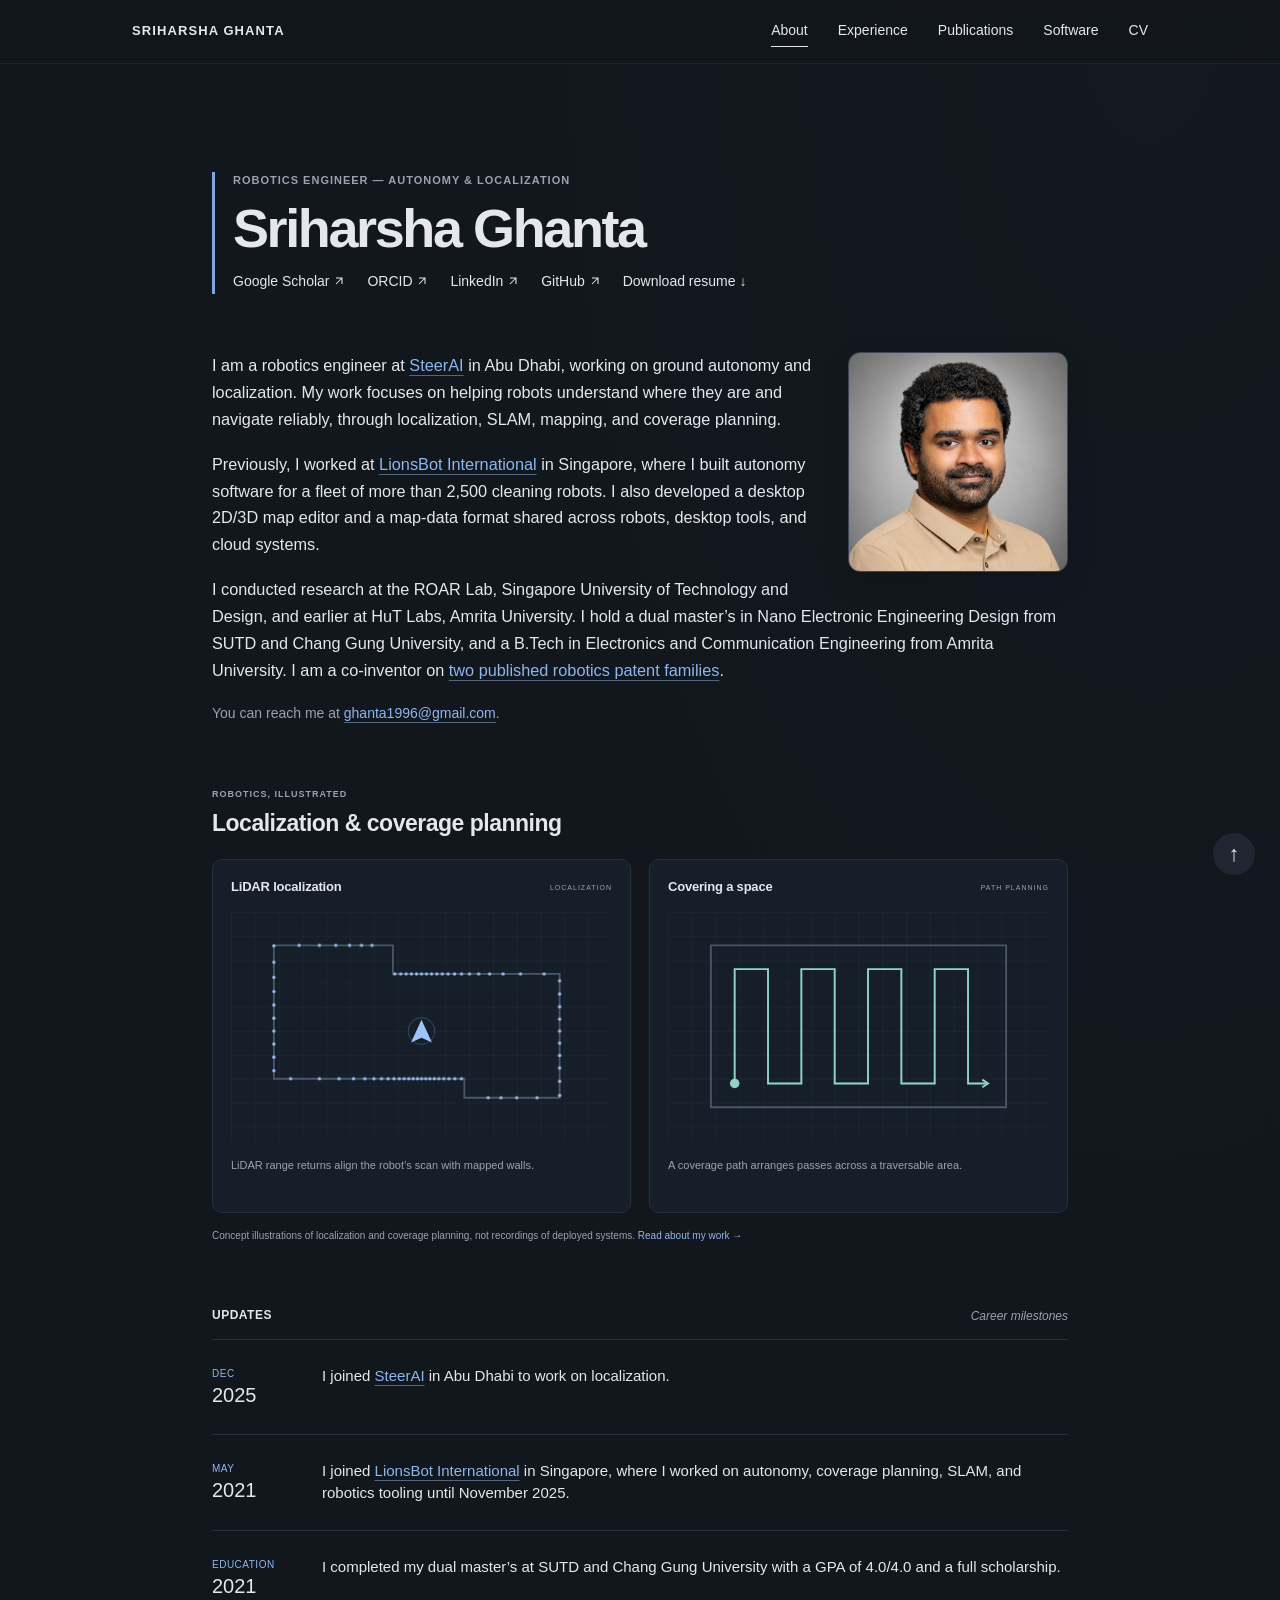
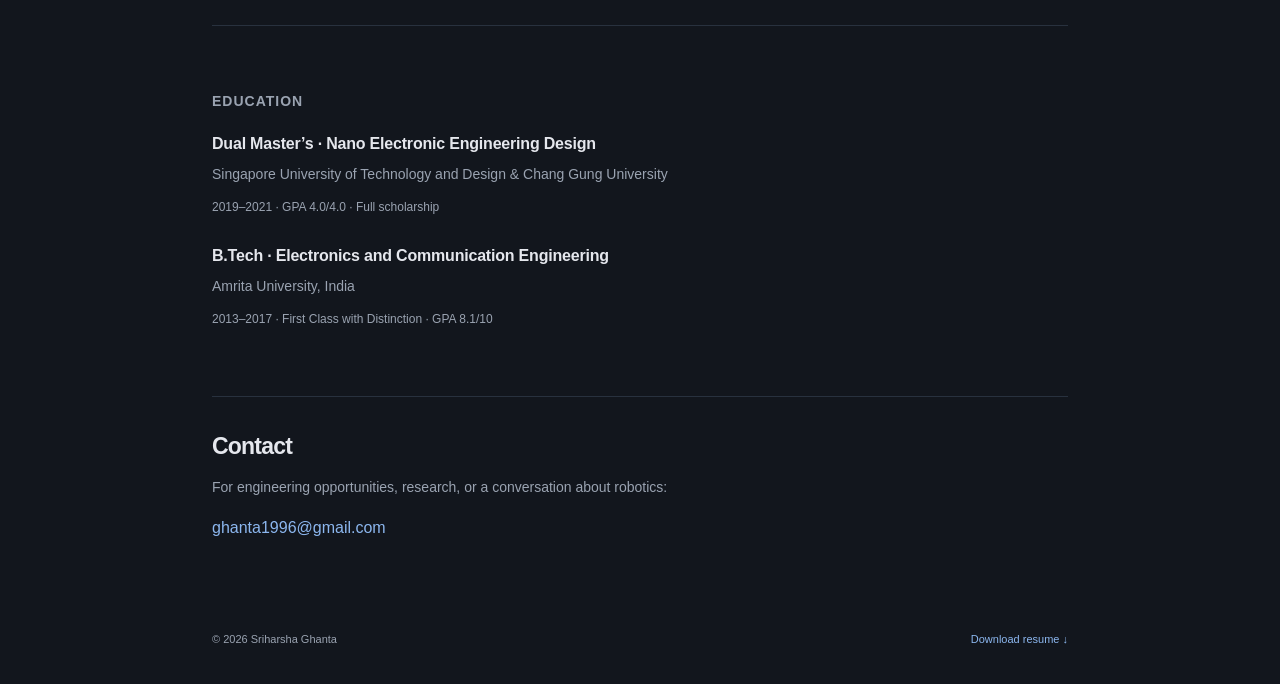
==== commit 99e6441a: "Add organization website links beside experience and remove illustration caption" ====
--- a/index.html
+++ b/index.html
@@ -13,5 +13,5 @@
 <p>Previously, I worked at <a href="/experience/">LionsBot International</a> in Singapore, where I built autonomy software for a fleet of more than 2,500 cleaning robots. I also developed a desktop 2D/3D map editor and a map-data format shared across robots, desktop tools, and cloud systems.</p>
 <p>I conducted research at the ROAR Lab, Singapore University of Technology and Design, and earlier at HuT Labs, Amrita University. I hold a dual master’s in Nano Electronic Engineering Design from SUTD and Chang Gung University, and a B.Tech in Electronics and Communication Engineering from Amrita University. I am a co-inventor on <a href="/publications/">two published robotics patent families</a>.</p>
 <p class="bio-contact">You can reach me at <a href="mailto:ghanta1996@gmail.com">ghanta1996@gmail.com</a>.</p></div></article>
-<section class="robotics-lab" aria-labelledby="lab-title"><div class="lab-heading"><div><p class="eyebrow">ROBOTICS, ILLUSTRATED</p><h2 id="lab-title">Localization & coverage planning</h2></div><p>Animated concept sketches</p></div><div class="demo-grid"><article class="robot-demo" data-demo="localization"><div class="demo-title"><h3>LiDAR localization</h3><span>LOCALIZATION</span></div><svg viewBox="0 0 400 240" role="img" aria-label="LiDAR range measurements returning from the nearest walls around a robot"><defs><pattern id="demo-grid" width="25" height="25" patternUnits="userSpaceOnUse"><path d="M25 0H0V25" fill="none" stroke="#71829b" stroke-opacity=".13"/></pattern></defs><rect width="400" height="240" fill="url(#demo-grid)"/><path d="M45 35H170V65H345V195H245V175H45Z" class="demo-wall"/><g class="lidar-beams" aria-hidden="true"><line class="lidar-ray" x1="200" y1="125" x2="345.00" y2="125.00" style="--return-delay:0.000s"/><line class="lidar-ray" x1="200" y1="125" x2="345.00" y2="137.69" style="--return-delay:0.045s"/><line class="lidar-ray" x1="200" y1="125" x2="345.00" y2="150.57" style="--return-delay:0.090s"/><line class="lidar-ray" x1="200" y1="125" x2="345.00" y2="163.85" style="--return-delay:0.135s"/><line class="lidar-ray" x1="200" y1="125" x2="345.00" y2="177.78" style="--return-delay:0.180s"/><line class="lidar-ray" x1="200" y1="125" x2="345.00" y2="192.61" style="--return-delay:0.225s"/><line class="lidar-ray" x1="200" y1="125" x2="321.24" y2="195.00" style="--return-delay:0.270s"/><line class="lidar-ray" x1="200" y1="125" x2="299.97" y2="195.00" style="--return-delay:0.315s"/><line class="lidar-ray" x1="200" y1="125" x2="283.42" y2="195.00" style="--return-delay:0.360s"/><line class="lidar-ray" x1="200" y1="125" x2="270.00" y2="195.00" style="--return-delay:0.405s"/><line class="lidar-ray" x1="200" y1="125" x2="241.95" y2="175.00" style="--return-delay:0.450s"/><line class="lidar-ray" x1="200" y1="125" x2="235.01" y2="175.00" style="--return-delay:0.495s"/><line class="lidar-ray" x1="200" y1="125" x2="228.87" y2="175.00" style="--return-delay:0.540s"/><line class="lidar-ray" x1="200" y1="125" x2="223.32" y2="175.00" style="--return-delay:0.585s"/><line class="lidar-ray" x1="200" y1="125" x2="218.20" y2="175.00" style="--return-delay:0.630s"/><line class="lidar-ray" x1="200" y1="125" x2="213.40" y2="175.00" style="--return-delay:0.675s"/><line class="lidar-ray" x1="200" y1="125" x2="208.82" y2="175.00" style="--return-delay:0.720s"/><line class="lidar-ray" x1="200" y1="125" x2="204.37" y2="175.00" style="--return-delay:0.765s"/><line class="lidar-ray" x1="200" y1="125" x2="200.00" y2="175.00" style="--return-delay:0.810s"/><line class="lidar-ray" x1="200" y1="125" x2="195.63" y2="175.00" style="--return-delay:0.855s"/><line class="lidar-ray" x1="200" y1="125" x2="191.18" y2="175.00" style="--return-delay:0.900s"/><line class="lidar-ray" x1="200" y1="125" x2="186.60" y2="175.00" style="--return-delay:0.945s"/><line class="lidar-ray" x1="200" y1="125" x2="181.80" y2="175.00" style="--return-delay:0.990s"/><line class="lidar-ray" x1="200" y1="125" x2="176.68" y2="175.00" style="--return-delay:1.035s"/><line class="lidar-ray" x1="200" y1="125" x2="171.13" y2="175.00" style="--return-delay:1.080s"/><line class="lidar-ray" x1="200" y1="125" x2="164.99" y2="175.00" style="--return-delay:1.125s"/><line class="lidar-ray" x1="200" y1="125" x2="158.05" y2="175.00" style="--return-delay:1.170s"/><line class="lidar-ray" x1="200" y1="125" x2="150.00" y2="175.00" style="--return-delay:1.215s"/><line class="lidar-ray" x1="200" y1="125" x2="140.41" y2="175.00" style="--return-delay:1.260s"/><line class="lidar-ray" x1="200" y1="125" x2="128.59" y2="175.00" style="--return-delay:1.305s"/><line class="lidar-ray" x1="200" y1="125" x2="113.40" y2="175.00" style="--return-delay:1.350s"/><line class="lidar-ray" x1="200" y1="125" x2="92.77" y2="175.00" style="--return-delay:1.395s"/><line class="lidar-ray" x1="200" y1="125" x2="62.63" y2="175.00" style="--return-delay:1.440s"/><line class="lidar-ray" x1="200" y1="125" x2="45.00" y2="166.53" style="--return-delay:1.485s"/><line class="lidar-ray" x1="200" y1="125" x2="45.00" y2="152.33" style="--return-delay:1.530s"/><line class="lidar-ray" x1="200" y1="125" x2="45.00" y2="138.56" style="--return-delay:1.575s"/><line class="lidar-ray" x1="200" y1="125" x2="45.00" y2="125.00" style="--return-delay:1.620s"/><line class="lidar-ray" x1="200" y1="125" x2="45.00" y2="111.44" style="--return-delay:1.665s"/><line class="lidar-ray" x1="200" y1="125" x2="45.00" y2="97.67" style="--return-delay:1.710s"/><line class="lidar-ray" x1="200" y1="125" x2="45.00" y2="83.47" style="--return-delay:1.755s"/><line class="lidar-ray" x1="200" y1="125" x2="45.00" y2="68.58" style="--return-delay:1.800s"/><line class="lidar-ray" x1="200" y1="125" x2="45.00" y2="52.72" style="--return-delay:1.845s"/><line class="lidar-ray" x1="200" y1="125" x2="45.00" y2="35.51" style="--return-delay:1.890s"/><line class="lidar-ray" x1="200" y1="125" x2="71.47" y2="35.00" style="--return-delay:1.935s"/><line class="lidar-ray" x1="200" y1="125" x2="92.74" y2="35.00" style="--return-delay:1.980s"/><line class="lidar-ray" x1="200" y1="125" x2="110.00" y2="35.00" style="--return-delay:2.025s"/><line class="lidar-ray" x1="200" y1="125" x2="124.48" y2="35.00" style="--return-delay:2.070s"/><line class="lidar-ray" x1="200" y1="125" x2="136.98" y2="35.00" style="--return-delay:2.115s"/><line class="lidar-ray" x1="200" y1="125" x2="148.04" y2="35.00" style="--return-delay:2.160s"/><line class="lidar-ray" x1="200" y1="125" x2="172.02" y2="65.00" style="--return-delay:2.205s"/><line class="lidar-ray" x1="200" y1="125" x2="178.16" y2="65.00" style="--return-delay:2.250s"/><line class="lidar-ray" x1="200" y1="125" x2="183.92" y2="65.00" style="--return-delay:2.295s"/><line class="lidar-ray" x1="200" y1="125" x2="189.42" y2="65.00" style="--return-delay:2.340s"/><line class="lidar-ray" x1="200" y1="125" x2="194.75" y2="65.00" style="--return-delay:2.385s"/><line class="lidar-ray" x1="200" y1="125" x2="200.00" y2="65.00" style="--return-delay:2.430s"/><line class="lidar-ray" x1="200" y1="125" x2="205.25" y2="65.00" style="--return-delay:2.475s"/><line class="lidar-ray" x1="200" y1="125" x2="210.58" y2="65.00" style="--return-delay:2.520s"/><line class="lidar-ray" x1="200" y1="125" x2="216.08" y2="65.00" style="--return-delay:2.565s"/><line class="lidar-ray" x1="200" y1="125" x2="221.84" y2="65.00" style="--return-delay:2.610s"/><line class="lidar-ray" x1="200" y1="125" x2="227.98" y2="65.00" style="--return-delay:2.655s"/><line class="lidar-ray" x1="200" y1="125" x2="234.64" y2="65.00" style="--return-delay:2.700s"/><line class="lidar-ray" x1="200" y1="125" x2="242.01" y2="65.00" style="--return-delay:2.745s"/><line class="lidar-ray" x1="200" y1="125" x2="250.35" y2="65.00" style="--return-delay:2.790s"/><line class="lidar-ray" x1="200" y1="125" x2="260.00" y2="65.00" style="--return-delay:2.835s"/><line class="lidar-ray" x1="200" y1="125" x2="271.51" y2="65.00" style="--return-delay:2.880s"/><line class="lidar-ray" x1="200" y1="125" x2="285.69" y2="65.00" style="--return-delay:2.925s"/><line class="lidar-ray" x1="200" y1="125" x2="303.92" y2="65.00" style="--return-delay:2.970s"/><line class="lidar-ray" x1="200" y1="125" x2="328.67" y2="65.00" style="--return-delay:3.015s"/><line class="lidar-ray" x1="200" y1="125" x2="345.00" y2="72.22" style="--return-delay:3.060s"/><line class="lidar-ray" x1="200" y1="125" x2="345.00" y2="86.15" style="--return-delay:3.105s"/><line class="lidar-ray" x1="200" y1="125" x2="345.00" y2="99.43" style="--return-delay:3.150s"/><line class="lidar-ray" x1="200" y1="125" x2="345.00" y2="112.31" style="--return-delay:3.195s"/></g><g class="lidar-points" aria-hidden="true"><circle cx="345.00" cy="125.00" r="1.8" style="--return-delay:0.000s"/><circle cx="345.00" cy="137.69" r="1.8" style="--return-delay:0.045s"/><circle cx="345.00" cy="150.57" r="1.8" style="--return-delay:0.090s"/><circle cx="345.00" cy="163.85" r="1.8" style="--return-delay:0.135s"/><circle cx="345.00" cy="177.78" r="1.8" style="--return-delay:0.180s"/><circle cx="345.00" cy="192.61" r="1.8" style="--return-delay:0.225s"/><circle cx="321.24" cy="195.00" r="1.8" style="--return-delay:0.270s"/><circle cx="299.97" cy="195.00" r="1.8" style="--return-delay:0.315s"/><circle cx="283.42" cy="195.00" r="1.8" style="--return-delay:0.360s"/><circle cx="270.00" cy="195.00" r="1.8" style="--return-delay:0.405s"/><circle cx="241.95" cy="175.00" r="1.8" style="--return-delay:0.450s"/><circle cx="235.01" cy="175.00" r="1.8" style="--return-delay:0.495s"/><circle cx="228.87" cy="175.00" r="1.8" style="--return-delay:0.540s"/><circle cx="223.32" cy="175.00" r="1.8" style="--return-delay:0.585s"/><circle cx="218.20" cy="175.00" r="1.8" style="--return-delay:0.630s"/><circle cx="213.40" cy="175.00" r="1.8" style="--return-delay:0.675s"/><circle cx="208.82" cy="175.00" r="1.8" style="--return-delay:0.720s"/><circle cx="204.37" cy="175.00" r="1.8" style="--return-delay:0.765s"/><circle cx="200.00" cy="175.00" r="1.8" style="--return-delay:0.810s"/><circle cx="195.63" cy="175.00" r="1.8" style="--return-delay:0.855s"/><circle cx="191.18" cy="175.00" r="1.8" style="--return-delay:0.900s"/><circle cx="186.60" cy="175.00" r="1.8" style="--return-delay:0.945s"/><circle cx="181.80" cy="175.00" r="1.8" style="--return-delay:0.990s"/><circle cx="176.68" cy="175.00" r="1.8" style="--return-delay:1.035s"/><circle cx="171.13" cy="175.00" r="1.8" style="--return-delay:1.080s"/><circle cx="164.99" cy="175.00" r="1.8" style="--return-delay:1.125s"/><circle cx="158.05" cy="175.00" r="1.8" style="--return-delay:1.170s"/><circle cx="150.00" cy="175.00" r="1.8" style="--return-delay:1.215s"/><circle cx="140.41" cy="175.00" r="1.8" style="--return-delay:1.260s"/><circle cx="128.59" cy="175.00" r="1.8" style="--return-delay:1.305s"/><circle cx="113.40" cy="175.00" r="1.8" style="--return-delay:1.350s"/><circle cx="92.77" cy="175.00" r="1.8" style="--return-delay:1.395s"/><circle cx="62.63" cy="175.00" r="1.8" style="--return-delay:1.440s"/><circle cx="45.00" cy="166.53" r="1.8" style="--return-delay:1.485s"/><circle cx="45.00" cy="152.33" r="1.8" style="--return-delay:1.530s"/><circle cx="45.00" cy="138.56" r="1.8" style="--return-delay:1.575s"/><circle cx="45.00" cy="125.00" r="1.8" style="--return-delay:1.620s"/><circle cx="45.00" cy="111.44" r="1.8" style="--return-delay:1.665s"/><circle cx="45.00" cy="97.67" r="1.8" style="--return-delay:1.710s"/><circle cx="45.00" cy="83.47" r="1.8" style="--return-delay:1.755s"/><circle cx="45.00" cy="68.58" r="1.8" style="--return-delay:1.800s"/><circle cx="45.00" cy="52.72" r="1.8" style="--return-delay:1.845s"/><circle cx="45.00" cy="35.51" r="1.8" style="--return-delay:1.890s"/><circle cx="71.47" cy="35.00" r="1.8" style="--return-delay:1.935s"/><circle cx="92.74" cy="35.00" r="1.8" style="--return-delay:1.980s"/><circle cx="110.00" cy="35.00" r="1.8" style="--return-delay:2.025s"/><circle cx="124.48" cy="35.00" r="1.8" style="--return-delay:2.070s"/><circle cx="136.98" cy="35.00" r="1.8" style="--return-delay:2.115s"/><circle cx="148.04" cy="35.00" r="1.8" style="--return-delay:2.160s"/><circle cx="172.02" cy="65.00" r="1.8" style="--return-delay:2.205s"/><circle cx="178.16" cy="65.00" r="1.8" style="--return-delay:2.250s"/><circle cx="183.92" cy="65.00" r="1.8" style="--return-delay:2.295s"/><circle cx="189.42" cy="65.00" r="1.8" style="--return-delay:2.340s"/><circle cx="194.75" cy="65.00" r="1.8" style="--return-delay:2.385s"/><circle cx="200.00" cy="65.00" r="1.8" style="--return-delay:2.430s"/><circle cx="205.25" cy="65.00" r="1.8" style="--return-delay:2.475s"/><circle cx="210.58" cy="65.00" r="1.8" style="--return-delay:2.520s"/><circle cx="216.08" cy="65.00" r="1.8" style="--return-delay:2.565s"/><circle cx="221.84" cy="65.00" r="1.8" style="--return-delay:2.610s"/><circle cx="227.98" cy="65.00" r="1.8" style="--return-delay:2.655s"/><circle cx="234.64" cy="65.00" r="1.8" style="--return-delay:2.700s"/><circle cx="242.01" cy="65.00" r="1.8" style="--return-delay:2.745s"/><circle cx="250.35" cy="65.00" r="1.8" style="--return-delay:2.790s"/><circle cx="260.00" cy="65.00" r="1.8" style="--return-delay:2.835s"/><circle cx="271.51" cy="65.00" r="1.8" style="--return-delay:2.880s"/><circle cx="285.69" cy="65.00" r="1.8" style="--return-delay:2.925s"/><circle cx="303.92" cy="65.00" r="1.8" style="--return-delay:2.970s"/><circle cx="328.67" cy="65.00" r="1.8" style="--return-delay:3.015s"/><circle cx="345.00" cy="72.22" r="1.8" style="--return-delay:3.060s"/><circle cx="345.00" cy="86.15" r="1.8" style="--return-delay:3.105s"/><circle cx="345.00" cy="99.43" r="1.8" style="--return-delay:3.150s"/><circle cx="345.00" cy="112.31" r="1.8" style="--return-delay:3.195s"/></g><path d="M200 113L211 137L200 132L189 137Z" fill="#9fc5f8"/><circle cx="200" cy="125" r="14" fill="none" stroke="#8cb7ef" stroke-opacity=".3"/></svg><p>LiDAR range returns align the robot’s scan with mapped walls.</p></article><article class="robot-demo" data-demo="coverage"><div class="demo-title"><h3>Covering a space</h3><span>PATH PLANNING</span></div><svg viewBox="0 0 400 240" role="img" aria-label="Animated concept illustration of parallel coverage paths inside a floor plan"><rect width="400" height="240" fill="url(#demo-grid)"/><path d="M45 35H355V205H45Z" class="demo-wall"/><path d="M70 180V60H105V180H140V60H175V180H210V60H245V180H280V60H315V180H335" class="coverage-guide"/><path d="M70 180V60H105V180H140V60H175V180H210V60H245V180H280V60H315V180H335" class="coverage-trace" pathLength="100"/><circle cx="70" cy="180" r="5" fill="#8fd4c3"/><path d="M330 176L336 180L330 184" fill="none" stroke="#8fd4c3" stroke-width="2"/></svg><p>A coverage path arranges passes across a traversable area.</p></article></div><p class="concept-note">Concept illustrations of localization and coverage planning, not recordings of deployed systems. <a href="/software/">Read about my work →</a></p></section><section class="news" aria-labelledby="news-title"><div class="news-heading"><h2 id="news-title">UPDATES</h2><span>Career milestones</span></div><article class="news-item"><time datetime="2025-12"><span>DEC</span><strong>2025</strong></time><p>I joined <a href="/experience/">SteerAI</a> in Abu Dhabi to work on localization.</p></article><article class="news-item"><time datetime="2021-05"><span>MAY</span><strong>2021</strong></time><p>I joined <a href="/experience/">LionsBot International</a> in Singapore, where I worked on autonomy, coverage planning, SLAM, and robotics tooling until November 2025.</p></article><article class="news-item"><time datetime="2021"><span>EDUCATION</span><strong>2021</strong></time><p>I completed my dual master’s at SUTD and Chang Gung University with a GPA of 4.0/4.0 and a full scholarship.</p></article></section>
+<section class="robotics-lab" aria-labelledby="lab-title"><div class="lab-heading"><div><p class="eyebrow">ROBOTICS, ILLUSTRATED</p><h2 id="lab-title">Localization & coverage planning</h2></div></div><div class="demo-grid"><article class="robot-demo" data-demo="localization"><div class="demo-title"><h3>LiDAR localization</h3><span>LOCALIZATION</span></div><svg viewBox="0 0 400 240" role="img" aria-label="LiDAR range measurements returning from the nearest walls around a robot"><defs><pattern id="demo-grid" width="25" height="25" patternUnits="userSpaceOnUse"><path d="M25 0H0V25" fill="none" stroke="#71829b" stroke-opacity=".13"/></pattern></defs><rect width="400" height="240" fill="url(#demo-grid)"/><path d="M45 35H170V65H345V195H245V175H45Z" class="demo-wall"/><g class="lidar-beams" aria-hidden="true"><line class="lidar-ray" x1="200" y1="125" x2="345.00" y2="125.00" style="--return-delay:0.000s"/><line class="lidar-ray" x1="200" y1="125" x2="345.00" y2="137.69" style="--return-delay:0.045s"/><line class="lidar-ray" x1="200" y1="125" x2="345.00" y2="150.57" style="--return-delay:0.090s"/><line class="lidar-ray" x1="200" y1="125" x2="345.00" y2="163.85" style="--return-delay:0.135s"/><line class="lidar-ray" x1="200" y1="125" x2="345.00" y2="177.78" style="--return-delay:0.180s"/><line class="lidar-ray" x1="200" y1="125" x2="345.00" y2="192.61" style="--return-delay:0.225s"/><line class="lidar-ray" x1="200" y1="125" x2="321.24" y2="195.00" style="--return-delay:0.270s"/><line class="lidar-ray" x1="200" y1="125" x2="299.97" y2="195.00" style="--return-delay:0.315s"/><line class="lidar-ray" x1="200" y1="125" x2="283.42" y2="195.00" style="--return-delay:0.360s"/><line class="lidar-ray" x1="200" y1="125" x2="270.00" y2="195.00" style="--return-delay:0.405s"/><line class="lidar-ray" x1="200" y1="125" x2="241.95" y2="175.00" style="--return-delay:0.450s"/><line class="lidar-ray" x1="200" y1="125" x2="235.01" y2="175.00" style="--return-delay:0.495s"/><line class="lidar-ray" x1="200" y1="125" x2="228.87" y2="175.00" style="--return-delay:0.540s"/><line class="lidar-ray" x1="200" y1="125" x2="223.32" y2="175.00" style="--return-delay:0.585s"/><line class="lidar-ray" x1="200" y1="125" x2="218.20" y2="175.00" style="--return-delay:0.630s"/><line class="lidar-ray" x1="200" y1="125" x2="213.40" y2="175.00" style="--return-delay:0.675s"/><line class="lidar-ray" x1="200" y1="125" x2="208.82" y2="175.00" style="--return-delay:0.720s"/><line class="lidar-ray" x1="200" y1="125" x2="204.37" y2="175.00" style="--return-delay:0.765s"/><line class="lidar-ray" x1="200" y1="125" x2="200.00" y2="175.00" style="--return-delay:0.810s"/><line class="lidar-ray" x1="200" y1="125" x2="195.63" y2="175.00" style="--return-delay:0.855s"/><line class="lidar-ray" x1="200" y1="125" x2="191.18" y2="175.00" style="--return-delay:0.900s"/><line class="lidar-ray" x1="200" y1="125" x2="186.60" y2="175.00" style="--return-delay:0.945s"/><line class="lidar-ray" x1="200" y1="125" x2="181.80" y2="175.00" style="--return-delay:0.990s"/><line class="lidar-ray" x1="200" y1="125" x2="176.68" y2="175.00" style="--return-delay:1.035s"/><line class="lidar-ray" x1="200" y1="125" x2="171.13" y2="175.00" style="--return-delay:1.080s"/><line class="lidar-ray" x1="200" y1="125" x2="164.99" y2="175.00" style="--return-delay:1.125s"/><line class="lidar-ray" x1="200" y1="125" x2="158.05" y2="175.00" style="--return-delay:1.170s"/><line class="lidar-ray" x1="200" y1="125" x2="150.00" y2="175.00" style="--return-delay:1.215s"/><line class="lidar-ray" x1="200" y1="125" x2="140.41" y2="175.00" style="--return-delay:1.260s"/><line class="lidar-ray" x1="200" y1="125" x2="128.59" y2="175.00" style="--return-delay:1.305s"/><line class="lidar-ray" x1="200" y1="125" x2="113.40" y2="175.00" style="--return-delay:1.350s"/><line class="lidar-ray" x1="200" y1="125" x2="92.77" y2="175.00" style="--return-delay:1.395s"/><line class="lidar-ray" x1="200" y1="125" x2="62.63" y2="175.00" style="--return-delay:1.440s"/><line class="lidar-ray" x1="200" y1="125" x2="45.00" y2="166.53" style="--return-delay:1.485s"/><line class="lidar-ray" x1="200" y1="125" x2="45.00" y2="152.33" style="--return-delay:1.530s"/><line class="lidar-ray" x1="200" y1="125" x2="45.00" y2="138.56" style="--return-delay:1.575s"/><line class="lidar-ray" x1="200" y1="125" x2="45.00" y2="125.00" style="--return-delay:1.620s"/><line class="lidar-ray" x1="200" y1="125" x2="45.00" y2="111.44" style="--return-delay:1.665s"/><line class="lidar-ray" x1="200" y1="125" x2="45.00" y2="97.67" style="--return-delay:1.710s"/><line class="lidar-ray" x1="200" y1="125" x2="45.00" y2="83.47" style="--return-delay:1.755s"/><line class="lidar-ray" x1="200" y1="125" x2="45.00" y2="68.58" style="--return-delay:1.800s"/><line class="lidar-ray" x1="200" y1="125" x2="45.00" y2="52.72" style="--return-delay:1.845s"/><line class="lidar-ray" x1="200" y1="125" x2="45.00" y2="35.51" style="--return-delay:1.890s"/><line class="lidar-ray" x1="200" y1="125" x2="71.47" y2="35.00" style="--return-delay:1.935s"/><line class="lidar-ray" x1="200" y1="125" x2="92.74" y2="35.00" style="--return-delay:1.980s"/><line class="lidar-ray" x1="200" y1="125" x2="110.00" y2="35.00" style="--return-delay:2.025s"/><line class="lidar-ray" x1="200" y1="125" x2="124.48" y2="35.00" style="--return-delay:2.070s"/><line class="lidar-ray" x1="200" y1="125" x2="136.98" y2="35.00" style="--return-delay:2.115s"/><line class="lidar-ray" x1="200" y1="125" x2="148.04" y2="35.00" style="--return-delay:2.160s"/><line class="lidar-ray" x1="200" y1="125" x2="172.02" y2="65.00" style="--return-delay:2.205s"/><line class="lidar-ray" x1="200" y1="125" x2="178.16" y2="65.00" style="--return-delay:2.250s"/><line class="lidar-ray" x1="200" y1="125" x2="183.92" y2="65.00" style="--return-delay:2.295s"/><line class="lidar-ray" x1="200" y1="125" x2="189.42" y2="65.00" style="--return-delay:2.340s"/><line class="lidar-ray" x1="200" y1="125" x2="194.75" y2="65.00" style="--return-delay:2.385s"/><line class="lidar-ray" x1="200" y1="125" x2="200.00" y2="65.00" style="--return-delay:2.430s"/><line class="lidar-ray" x1="200" y1="125" x2="205.25" y2="65.00" style="--return-delay:2.475s"/><line class="lidar-ray" x1="200" y1="125" x2="210.58" y2="65.00" style="--return-delay:2.520s"/><line class="lidar-ray" x1="200" y1="125" x2="216.08" y2="65.00" style="--return-delay:2.565s"/><line class="lidar-ray" x1="200" y1="125" x2="221.84" y2="65.00" style="--return-delay:2.610s"/><line class="lidar-ray" x1="200" y1="125" x2="227.98" y2="65.00" style="--return-delay:2.655s"/><line class="lidar-ray" x1="200" y1="125" x2="234.64" y2="65.00" style="--return-delay:2.700s"/><line class="lidar-ray" x1="200" y1="125" x2="242.01" y2="65.00" style="--return-delay:2.745s"/><line class="lidar-ray" x1="200" y1="125" x2="250.35" y2="65.00" style="--return-delay:2.790s"/><line class="lidar-ray" x1="200" y1="125" x2="260.00" y2="65.00" style="--return-delay:2.835s"/><line class="lidar-ray" x1="200" y1="125" x2="271.51" y2="65.00" style="--return-delay:2.880s"/><line class="lidar-ray" x1="200" y1="125" x2="285.69" y2="65.00" style="--return-delay:2.925s"/><line class="lidar-ray" x1="200" y1="125" x2="303.92" y2="65.00" style="--return-delay:2.970s"/><line class="lidar-ray" x1="200" y1="125" x2="328.67" y2="65.00" style="--return-delay:3.015s"/><line class="lidar-ray" x1="200" y1="125" x2="345.00" y2="72.22" style="--return-delay:3.060s"/><line class="lidar-ray" x1="200" y1="125" x2="345.00" y2="86.15" style="--return-delay:3.105s"/><line class="lidar-ray" x1="200" y1="125" x2="345.00" y2="99.43" style="--return-delay:3.150s"/><line class="lidar-ray" x1="200" y1="125" x2="345.00" y2="112.31" style="--return-delay:3.195s"/></g><g class="lidar-points" aria-hidden="true"><circle cx="345.00" cy="125.00" r="1.8" style="--return-delay:0.000s"/><circle cx="345.00" cy="137.69" r="1.8" style="--return-delay:0.045s"/><circle cx="345.00" cy="150.57" r="1.8" style="--return-delay:0.090s"/><circle cx="345.00" cy="163.85" r="1.8" style="--return-delay:0.135s"/><circle cx="345.00" cy="177.78" r="1.8" style="--return-delay:0.180s"/><circle cx="345.00" cy="192.61" r="1.8" style="--return-delay:0.225s"/><circle cx="321.24" cy="195.00" r="1.8" style="--return-delay:0.270s"/><circle cx="299.97" cy="195.00" r="1.8" style="--return-delay:0.315s"/><circle cx="283.42" cy="195.00" r="1.8" style="--return-delay:0.360s"/><circle cx="270.00" cy="195.00" r="1.8" style="--return-delay:0.405s"/><circle cx="241.95" cy="175.00" r="1.8" style="--return-delay:0.450s"/><circle cx="235.01" cy="175.00" r="1.8" style="--return-delay:0.495s"/><circle cx="228.87" cy="175.00" r="1.8" style="--return-delay:0.540s"/><circle cx="223.32" cy="175.00" r="1.8" style="--return-delay:0.585s"/><circle cx="218.20" cy="175.00" r="1.8" style="--return-delay:0.630s"/><circle cx="213.40" cy="175.00" r="1.8" style="--return-delay:0.675s"/><circle cx="208.82" cy="175.00" r="1.8" style="--return-delay:0.720s"/><circle cx="204.37" cy="175.00" r="1.8" style="--return-delay:0.765s"/><circle cx="200.00" cy="175.00" r="1.8" style="--return-delay:0.810s"/><circle cx="195.63" cy="175.00" r="1.8" style="--return-delay:0.855s"/><circle cx="191.18" cy="175.00" r="1.8" style="--return-delay:0.900s"/><circle cx="186.60" cy="175.00" r="1.8" style="--return-delay:0.945s"/><circle cx="181.80" cy="175.00" r="1.8" style="--return-delay:0.990s"/><circle cx="176.68" cy="175.00" r="1.8" style="--return-delay:1.035s"/><circle cx="171.13" cy="175.00" r="1.8" style="--return-delay:1.080s"/><circle cx="164.99" cy="175.00" r="1.8" style="--return-delay:1.125s"/><circle cx="158.05" cy="175.00" r="1.8" style="--return-delay:1.170s"/><circle cx="150.00" cy="175.00" r="1.8" style="--return-delay:1.215s"/><circle cx="140.41" cy="175.00" r="1.8" style="--return-delay:1.260s"/><circle cx="128.59" cy="175.00" r="1.8" style="--return-delay:1.305s"/><circle cx="113.40" cy="175.00" r="1.8" style="--return-delay:1.350s"/><circle cx="92.77" cy="175.00" r="1.8" style="--return-delay:1.395s"/><circle cx="62.63" cy="175.00" r="1.8" style="--return-delay:1.440s"/><circle cx="45.00" cy="166.53" r="1.8" style="--return-delay:1.485s"/><circle cx="45.00" cy="152.33" r="1.8" style="--return-delay:1.530s"/><circle cx="45.00" cy="138.56" r="1.8" style="--return-delay:1.575s"/><circle cx="45.00" cy="125.00" r="1.8" style="--return-delay:1.620s"/><circle cx="45.00" cy="111.44" r="1.8" style="--return-delay:1.665s"/><circle cx="45.00" cy="97.67" r="1.8" style="--return-delay:1.710s"/><circle cx="45.00" cy="83.47" r="1.8" style="--return-delay:1.755s"/><circle cx="45.00" cy="68.58" r="1.8" style="--return-delay:1.800s"/><circle cx="45.00" cy="52.72" r="1.8" style="--return-delay:1.845s"/><circle cx="45.00" cy="35.51" r="1.8" style="--return-delay:1.890s"/><circle cx="71.47" cy="35.00" r="1.8" style="--return-delay:1.935s"/><circle cx="92.74" cy="35.00" r="1.8" style="--return-delay:1.980s"/><circle cx="110.00" cy="35.00" r="1.8" style="--return-delay:2.025s"/><circle cx="124.48" cy="35.00" r="1.8" style="--return-delay:2.070s"/><circle cx="136.98" cy="35.00" r="1.8" style="--return-delay:2.115s"/><circle cx="148.04" cy="35.00" r="1.8" style="--return-delay:2.160s"/><circle cx="172.02" cy="65.00" r="1.8" style="--return-delay:2.205s"/><circle cx="178.16" cy="65.00" r="1.8" style="--return-delay:2.250s"/><circle cx="183.92" cy="65.00" r="1.8" style="--return-delay:2.295s"/><circle cx="189.42" cy="65.00" r="1.8" style="--return-delay:2.340s"/><circle cx="194.75" cy="65.00" r="1.8" style="--return-delay:2.385s"/><circle cx="200.00" cy="65.00" r="1.8" style="--return-delay:2.430s"/><circle cx="205.25" cy="65.00" r="1.8" style="--return-delay:2.475s"/><circle cx="210.58" cy="65.00" r="1.8" style="--return-delay:2.520s"/><circle cx="216.08" cy="65.00" r="1.8" style="--return-delay:2.565s"/><circle cx="221.84" cy="65.00" r="1.8" style="--return-delay:2.610s"/><circle cx="227.98" cy="65.00" r="1.8" style="--return-delay:2.655s"/><circle cx="234.64" cy="65.00" r="1.8" style="--return-delay:2.700s"/><circle cx="242.01" cy="65.00" r="1.8" style="--return-delay:2.745s"/><circle cx="250.35" cy="65.00" r="1.8" style="--return-delay:2.790s"/><circle cx="260.00" cy="65.00" r="1.8" style="--return-delay:2.835s"/><circle cx="271.51" cy="65.00" r="1.8" style="--return-delay:2.880s"/><circle cx="285.69" cy="65.00" r="1.8" style="--return-delay:2.925s"/><circle cx="303.92" cy="65.00" r="1.8" style="--return-delay:2.970s"/><circle cx="328.67" cy="65.00" r="1.8" style="--return-delay:3.015s"/><circle cx="345.00" cy="72.22" r="1.8" style="--return-delay:3.060s"/><circle cx="345.00" cy="86.15" r="1.8" style="--return-delay:3.105s"/><circle cx="345.00" cy="99.43" r="1.8" style="--return-delay:3.150s"/><circle cx="345.00" cy="112.31" r="1.8" style="--return-delay:3.195s"/></g><path d="M200 113L211 137L200 132L189 137Z" fill="#9fc5f8"/><circle cx="200" cy="125" r="14" fill="none" stroke="#8cb7ef" stroke-opacity=".3"/></svg><p>LiDAR range returns align the robot’s scan with mapped walls.</p></article><article class="robot-demo" data-demo="coverage"><div class="demo-title"><h3>Covering a space</h3><span>PATH PLANNING</span></div><svg viewBox="0 0 400 240" role="img" aria-label="Animated concept illustration of parallel coverage paths inside a floor plan"><rect width="400" height="240" fill="url(#demo-grid)"/><path d="M45 35H355V205H45Z" class="demo-wall"/><path d="M70 180V60H105V180H140V60H175V180H210V60H245V180H280V60H315V180H335" class="coverage-guide"/><path d="M70 180V60H105V180H140V60H175V180H210V60H245V180H280V60H315V180H335" class="coverage-trace" pathLength="100"/><circle cx="70" cy="180" r="5" fill="#8fd4c3"/><path d="M330 176L336 180L330 184" fill="none" stroke="#8fd4c3" stroke-width="2"/></svg><p>A coverage path arranges passes across a traversable area.</p></article></div><p class="concept-note">Concept illustrations of localization and coverage planning, not recordings of deployed systems. <a href="/software/">Read about my work →</a></p></section><section class="news" aria-labelledby="news-title"><div class="news-heading"><h2 id="news-title">UPDATES</h2><span>Career milestones</span></div><article class="news-item"><time datetime="2025-12"><span>DEC</span><strong>2025</strong></time><p>I joined <a href="/experience/">SteerAI</a> in Abu Dhabi to work on localization.</p></article><article class="news-item"><time datetime="2021-05"><span>MAY</span><strong>2021</strong></time><p>I joined <a href="/experience/">LionsBot International</a> in Singapore, where I worked on autonomy, coverage planning, SLAM, and robotics tooling until November 2025.</p></article><article class="news-item"><time datetime="2021"><span>EDUCATION</span><strong>2021</strong></time><p>I completed my dual master’s at SUTD and Chang Gung University with a GPA of 4.0/4.0 and a full scholarship.</p></article></section>
 <section class="section education"><p class="eyebrow">EDUCATION</p><div class="education-grid"><article><h3>Dual Master’s · Nano Electronic Engineering Design</h3><p>Singapore University of Technology and Design & Chang Gung University</p><span>2019–2021 · GPA 4.0/4.0 · Full scholarship</span></article><article><h3>B.Tech · Electronics and Communication Engineering</h3><p>Amrita University, India</p><span>2013–2017 · First Class with Distinction · GPA 8.1/10</span></article></div></section><section class="contact" id="contact"><h2>Contact</h2><p>For engineering opportunities, research, or a conversation about robotics:</p><a href="mailto:ghanta1996@gmail.com">ghanta1996@gmail.com</a></section></main><footer><span>© <span id="year">2026</span> Sriharsha Ghanta</span><a href="/assets/resume.pdf" download="Sriharsha_Ghanta_Resume.pdf">Download resume ↓</a></footer><a class="back-top" href="/" aria-label="Back to top">↑</a></body></html>
--- a/styles.css
+++ b/styles.css
@@ -6,3 +6,4 @@
 .robotics-lab{margin-top:45px}.lab-heading{display:flex;justify-content:space-between;align-items:end;gap:20px;margin-bottom:20px}.lab-heading h2{font-size:23px;letter-spacing:-.5px}.lab-heading .eyebrow{font-size:9px}.lab-heading>p{font-size:10px;color:var(--muted);white-space:nowrap}.demo-grid{display:grid;grid-template-columns:1fr 1fr;gap:18px}.robot-demo{border:1px solid var(--line);border-radius:10px;padding:18px;background:#151e29}.demo-title{display:flex;align-items:center;justify-content:space-between;gap:10px}.demo-title h3{font-size:13px;margin:0}.demo-title>span{font-size:7px;letter-spacing:1px;color:var(--muted)}.robot-demo svg{display:block;width:100%;height:auto;margin:15px 0}.demo-wall{fill:none;stroke:#697b92;stroke-width:2;stroke-opacity:.6}.robot-demo>p{color:var(--muted);font-size:11px;line-height:1.7;min-height:38px;margin:0}.lidar-ray{stroke:#8cb7ef;stroke-width:.65;opacity:0}.lidar-points circle{fill:#9fc5f8;opacity:.9}.coverage-guide{fill:none;stroke:#89bdaa;stroke-opacity:.17;stroke-width:2}.coverage-trace{fill:none;stroke:#8fd4c3;stroke-width:2;stroke-linecap:round;stroke-dasharray:100;stroke-dashoffset:0}.has-animation .coverage-trace{animation:coverage-draw 4.4s ease-in-out 1 both;animation-play-state:paused}.has-animation .lidar-ray{animation:lidar-return .5s ease-out 1 both;animation-delay:var(--return-delay);animation-play-state:paused}.has-animation .lidar-points circle{animation:lidar-point .5s ease-out 1 both;animation-delay:var(--return-delay);animation-play-state:paused}.is-running .coverage-trace,.is-running .lidar-ray,.is-running .lidar-points circle{animation-play-state:running}.concept-note{font-size:10px;color:var(--muted);margin-top:14px}.concept-note a{white-space:nowrap}@keyframes coverage-draw{from{stroke-dashoffset:100}to{stroke-dashoffset:0}}@keyframes lidar-return{0%{opacity:0}20%{opacity:.3}100%{opacity:0}}@keyframes lidar-point{from{opacity:.22}40%,100%{opacity:.9}}@media(max-width:700px){.demo-grid{grid-template-columns:1fr}.lab-heading{display:block}.lab-heading>p{margin:8px 0}.robot-demo{padding:16px}.robot-demo>p{min-height:0}.demo-title>span{font-size:8px}.robotics-lab{margin-top:36px}}@media(prefers-reduced-motion:reduce){.has-animation .coverage-trace,.has-animation .lidar-ray,.has-animation .lidar-points circle{animation:none}}
 .portrait{float:right;width:220px;margin:0 0 22px 34px;border-radius:12px;overflow:hidden;border:1px solid #3c4654;box-shadow:0 10px 30px #0002}.portrait img{display:block;width:100%;height:auto}.biography:after{content:'';display:block;clear:both}@media(max-width:700px){.portrait{width:150px;margin:2px 0 18px 20px;border-radius:9px}.biography{font-size:15px}}@media(max-width:420px){.portrait{float:none;width:180px;margin:0 0 24px}.biography{display:flow-root}}
 .publication-profiles{display:flex;gap:22px;flex-wrap:wrap;font-size:13px}.bibliography-summary{color:var(--muted);font-size:12px;margin:20px 0}.year-jump{flex-wrap:wrap;justify-content:flex-start}.publication-year{display:grid;grid-template-columns:90px minmax(0,1fr);gap:20px;border-top:1px solid var(--line);padding:30px 0 8px;scroll-margin-top:95px}.publication-year>h2{font-size:28px;color:var(--fg);letter-spacing:-1px;margin-top:4px}.publication-year .publication{display:block;border-top:0;padding:0 0 28px}.publication-list .publication+.publication{padding-top:22px;border-top:1px solid var(--line)}.publication-type{display:inline-block;font-size:9px;letter-spacing:.5px;text-transform:uppercase;color:var(--accent);margin:0 0 9px}.publication-content h3{font-size:17px;line-height:1.5;margin:0 0 9px}.publication-authors{font-size:12px;line-height:1.8;color:var(--muted);margin:8px 0}.publication-authors strong{color:var(--fg);font-weight:550}.publication-venue{font-size:12px;font-style:italic;color:var(--muted);margin:8px 0}.publication-links{display:flex;gap:20px;flex-wrap:wrap;font-size:11px;margin-top:13px}.patent-records{margin-top:30px;scroll-margin-top:95px}.profile-links{gap:12px 22px}@media(max-width:700px){.publication-year{grid-template-columns:1fr;gap:22px;padding-top:25px}.publication-year>h2{font-size:25px}.publication-content h3{font-size:16px}.publication-authors,.publication-venue{font-size:12px}.publication-type{font-size:8px}.year-jump{gap:8px}.year-jump a{font-size:11px;padding:5px 11px}}
+.organization-heading{display:flex;align-items:baseline;flex-wrap:wrap;gap:6px 12px;min-width:0}.organization-heading h3{margin:0}.organization-link{font-size:11px;font-weight:400;white-space:nowrap;letter-spacing:0;display:inline-flex;align-items:center;gap:4px}.organization-link .external-icon{width:11px;height:11px}.job-heading>.organization-heading{flex:1}@media(max-width:700px){.organization-heading{gap:5px 10px}.organization-link{font-size:11px;min-height:30px}}
